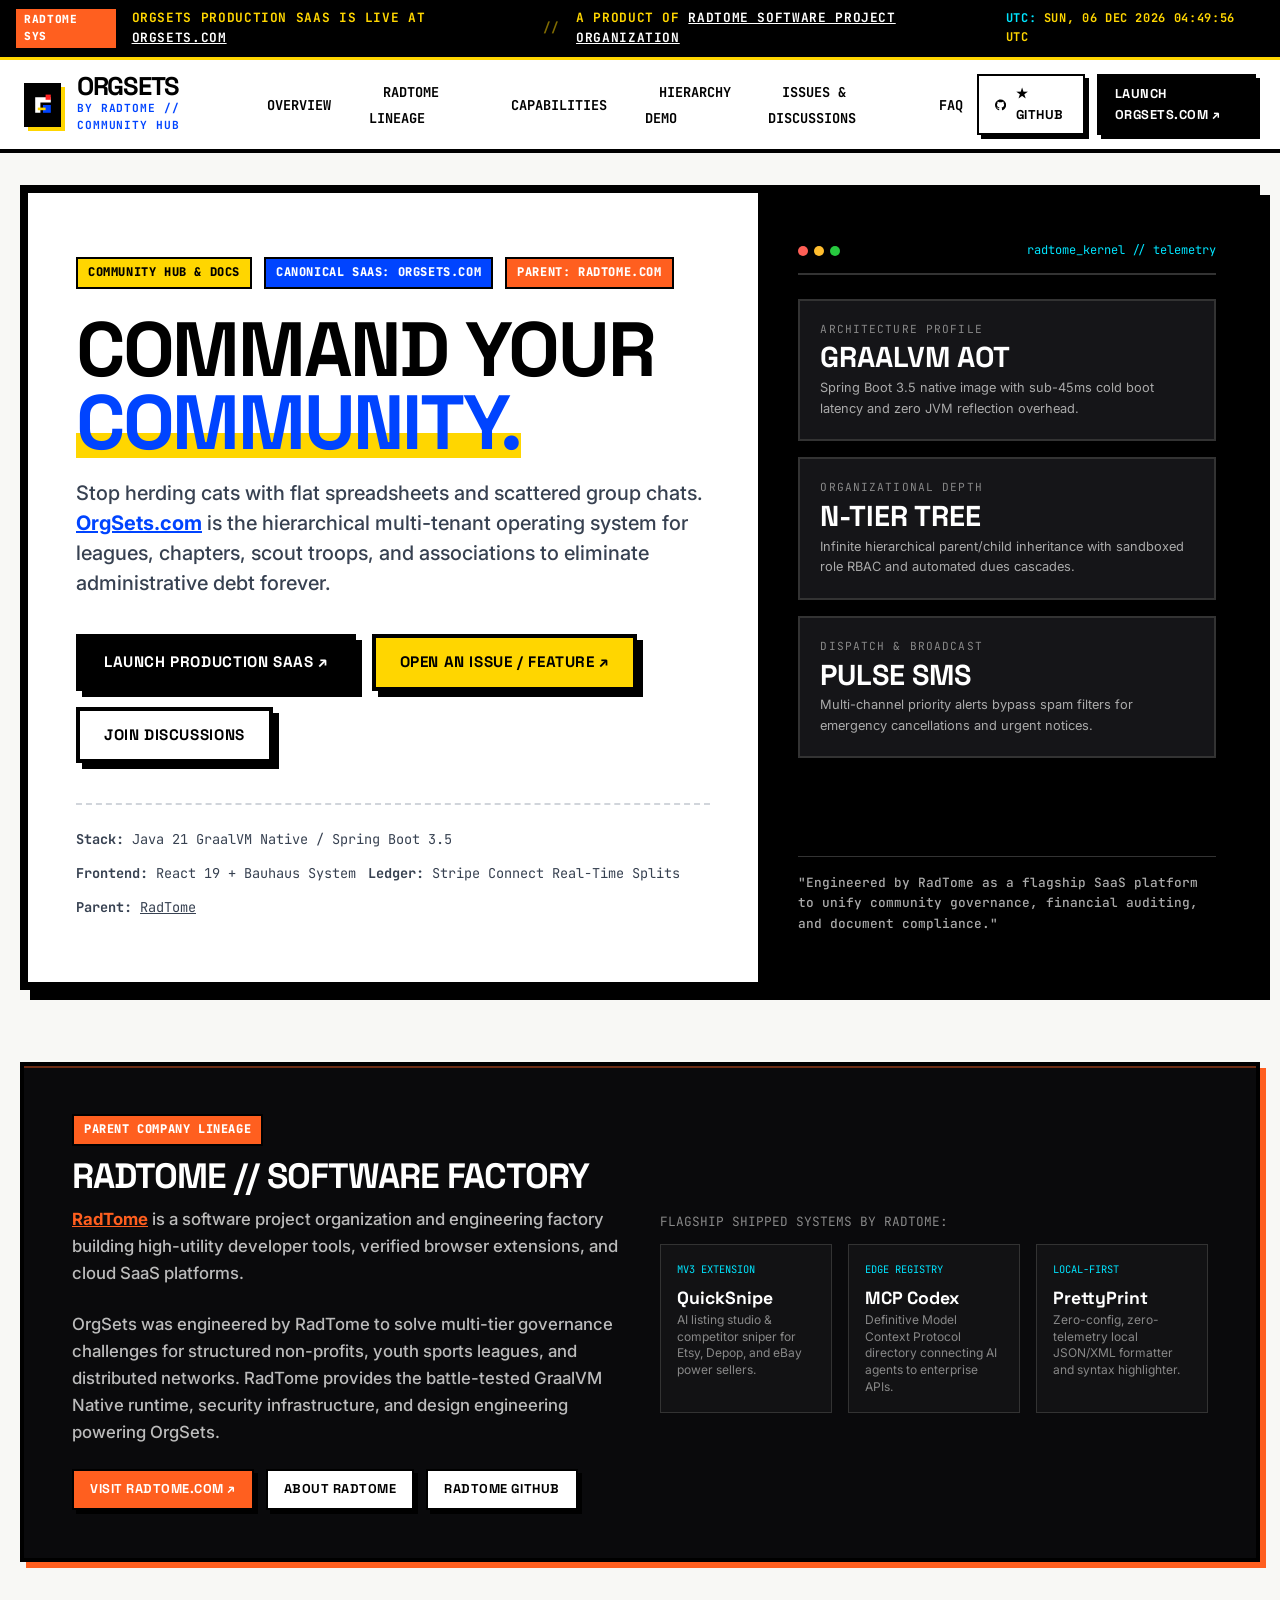
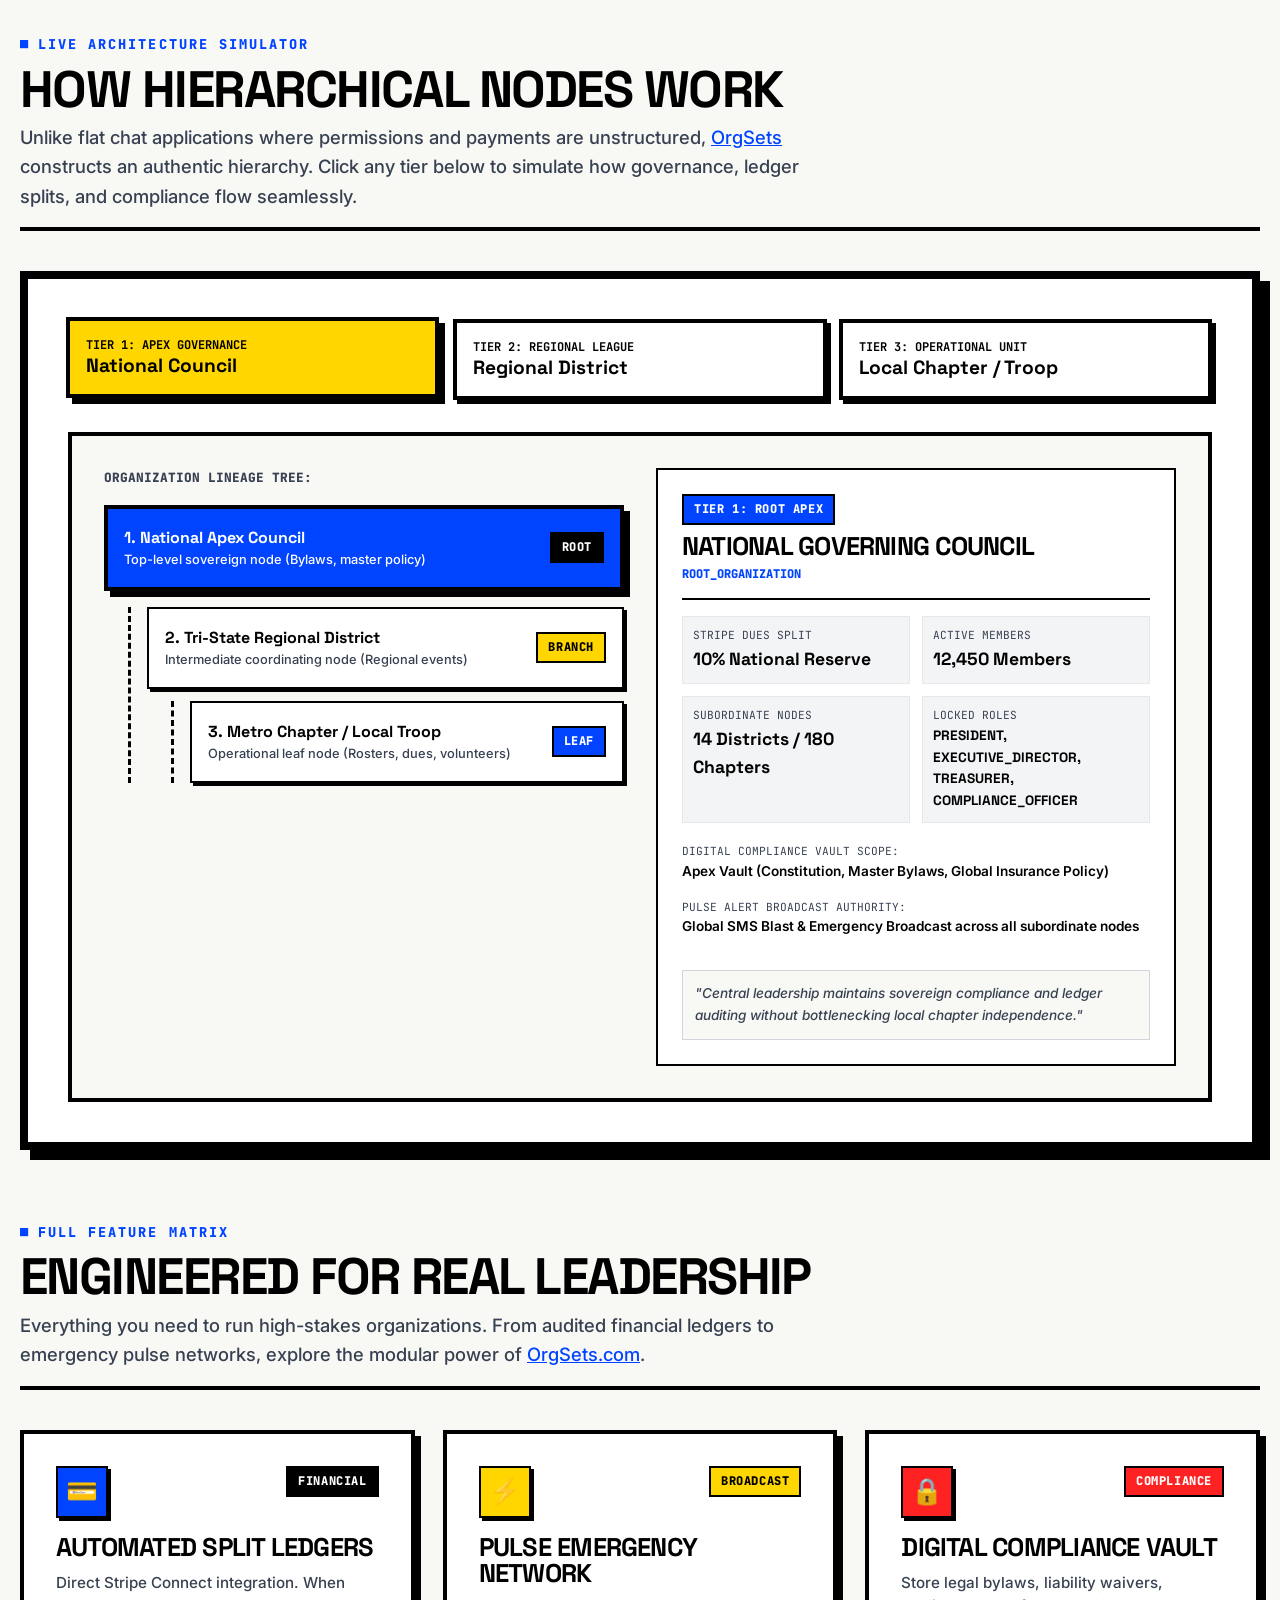
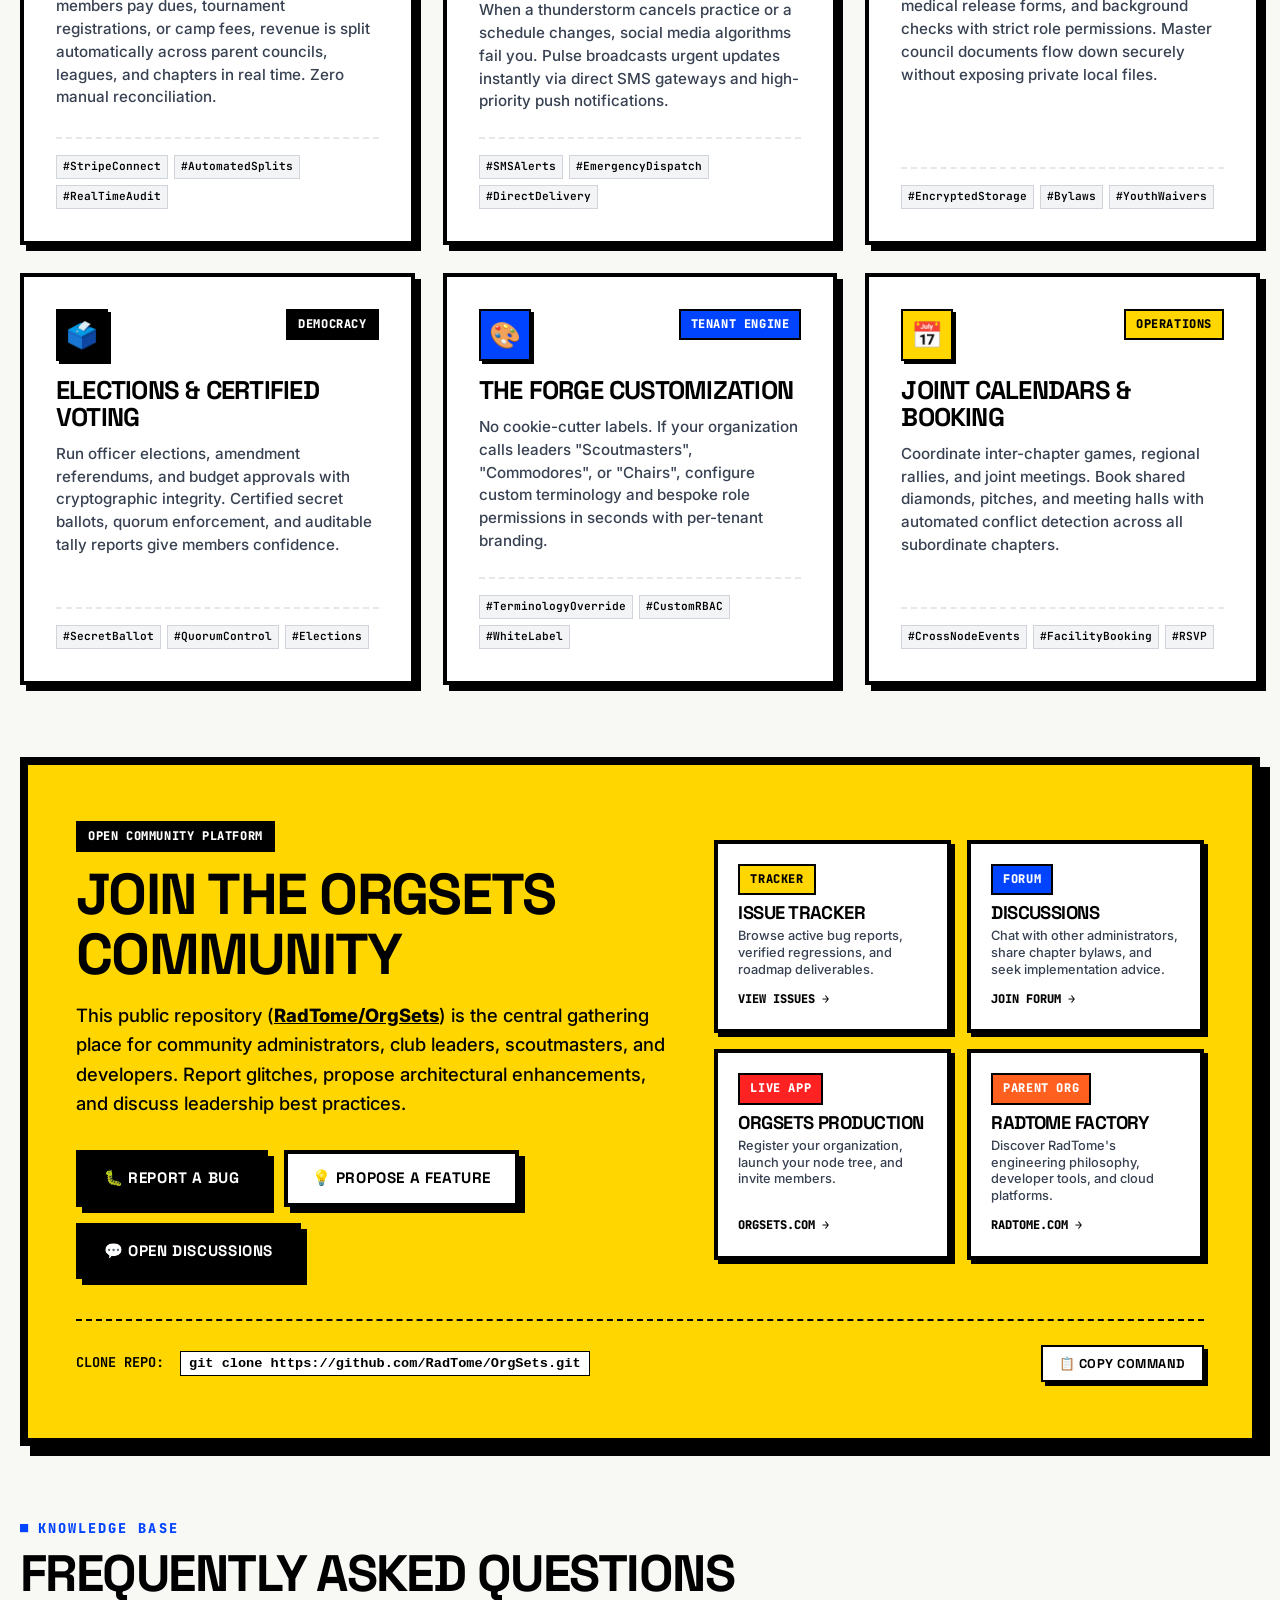
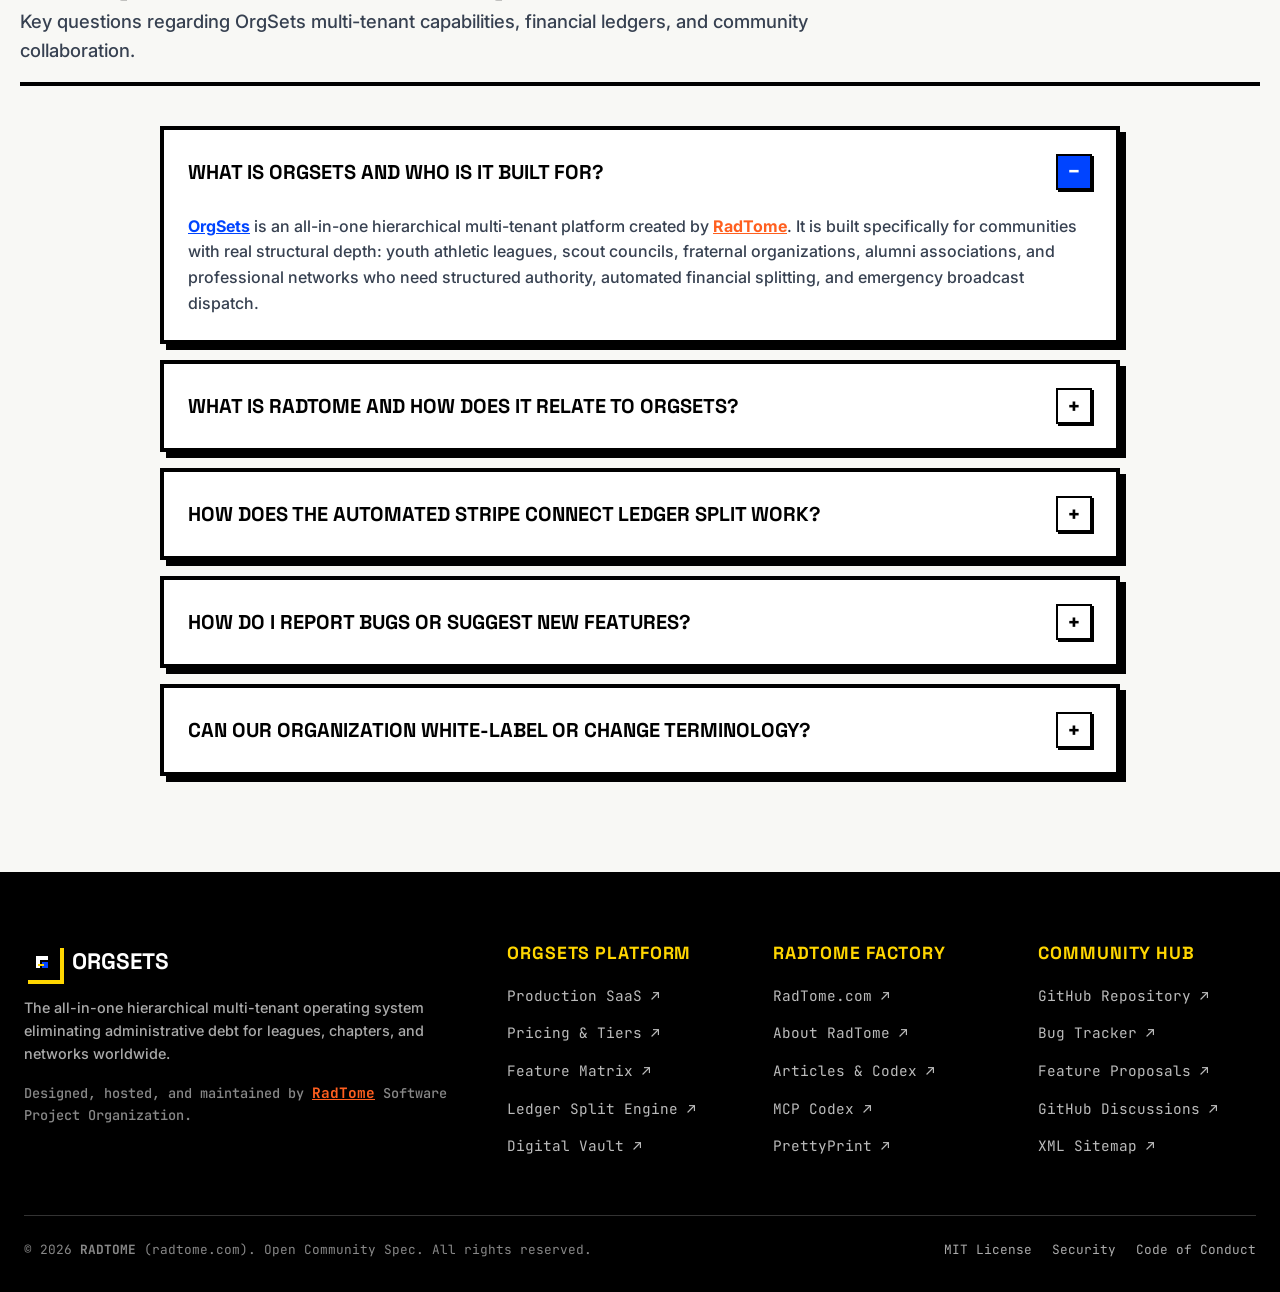
==== docs/index.html @ dd85b7af "feat: initialize community hub and GitHub Pages SEO site in /docs" ====
<!DOCTYPE html>
<html lang="en">
<head>
  <meta charset="UTF-8">
  <meta name="viewport" content="width=device-width, initial-scale=1.0">
  <meta http-equiv="X-UA-Compatible" content="IE=edge">

  <!-- ======================================================================
       EXTREME SEO & DISCOVERABILITY METADATA
       ====================================================================== -->
  <title>OrgSets — Hierarchical Multi-Tenant Community & League Management | RadTome</title>
  <meta name="title" content="OrgSets — Hierarchical Multi-Tenant Community & League Management | RadTome">
  <meta name="description" content="Official community hub & architectural guide for OrgSets (orgsets.com). Built by RadTome (radtome.com), OrgSets delivers hierarchical multi-tenant infrastructure, Stripe Connect ledger splits, pulse SMS broadcasts, and digital compliance vaults for leagues, scout troops, and distributed networks.">
  <meta name="keywords" content="OrgSets, orgsets.com, RadTome, radtome.com, hierarchical multi tenant, community management software, league management platform, youth athletics administration, scout troop software, club headquarters, stripe connect ledger auditing, emergency pulse alerts, digital compliance vault, democratic elections software, GraalVM native, Spring Boot 3.5, React 19, software project organization, saas factory, open source issue tracker">
  <meta name="author" content="RadTome">
  <meta name="robots" content="index, follow, max-snippet:-1, max-image-preview:large, max-video-preview:-1">
  <link rel="canonical" href="https://radtome.github.io/OrgSets/">

  <!-- Open Graph / Facebook / LinkedIn -->
  <meta property="og:type" content="website">
  <meta property="og:url" content="https://radtome.github.io/OrgSets/">
  <meta property="og:site_name" content="OrgSets Community Hub | RadTome">
  <meta property="og:title" content="OrgSets — Hierarchical Multi-Tenant Community & League Platform">
  <meta property="og:description" content="Command your community with infinite parent/child organization trees, automated Stripe ledger splits, and emergency pulse broadcasts. Engineered by RadTome.">
  <meta property="og:image" content="https://orgsets.com/social-preview.png">
  <meta property="og:image:width" content="1200">
  <meta property="og:image:height" content="630">
  <meta property="og:locale" content="en_US">

  <!-- Twitter Meta Tags -->
  <meta name="twitter:card" content="summary_large_image">
  <meta name="twitter:url" content="https://radtome.github.io/OrgSets/">
  <meta name="twitter:title" content="OrgSets — Hierarchical Multi-Tenant Community & League Platform">
  <meta name="twitter:description" content="Command your community with infinite parent/child organization trees, automated Stripe ledger splits, and emergency pulse broadcasts. Engineered by RadTome.">
  <meta name="twitter:image" content="https://orgsets.com/social-preview.png">

  <!-- Favicon and Brand Icons -->
  <link rel="icon" type="image/svg+xml" href="data:image/svg+xml,%3Csvg xmlns='http://www.w3.org/2000/svg' viewBox='0 0 100 100'%3E%3Crect width='100' height='100' fill='%23000'/%3E%3Crect x='20' y='20' width='30' height='30' fill='%230044FF'/%3E%3Crect x='55' y='20' width='25' height='25' fill='%23FFD600'/%3E%3Cpolygon points='20,60 50,60 35,85' fill='%23FF2222'/%3E%3C/svg%3E">

  <!-- Stylesheet -->
  <link rel="stylesheet" href="style.css">

  <!-- ======================================================================
       SCHEMA.ORG COMPREHENSIVE JSON-LD KNOWLEDGE GRAPH
       ====================================================================== -->
  <script type="application/ld+json">
  {
    "@context": "https://schema.org",
    "@graph": [
      {
        "@type": "Organization",
        "@id": "https://radtome.com/#organization",
        "name": "RadTome",
        "url": "https://radtome.com",
        "logo": "https://radtome.com/src/assets/logo.svg",
        "description": "Software project organization and SaaS factory building high-utility developer tools, verified browser extensions, and cloud SaaS platforms.",
        "sameAs": [
          "https://github.com/RadTome"
        ]
      },
      {
        "@type": "SoftwareApplication",
        "@id": "https://orgsets.com/#software",
        "name": "OrgSets",
        "url": "https://orgsets.com",
        "applicationCategory": "BusinessApplication",
        "operatingSystem": "All modern browsers (Web, Mobile, Desktop)",
        "description": "Full-stack multi-tenant platform bridging casual social groups and enterprise software. Scalable hierarchical workspace supporting node/sub-node headquarters, democratic governance elections, compliance vaults, communication pulse alerts, and automated Stripe Connect ledger auditing.",
        "publisher": {
          "@id": "https://radtome.com/#organization"
        },
        "offers": {
          "@type": "Offer",
          "price": "0.00",
          "priceCurrency": "USD",
          "category": "Free Tier & Tiered Organization Subscriptions"
        },
        "featureList": [
          "Hierarchical Node Trees (Infinite Parent/Child line of authority)",
          "Automated Stripe Connect Dues Splits & Ledger Audits",
          "Pulse Multi-Channel Emergency SMS & Webhook Broadcasts",
          "Digital Compliance Vault with Hierarchical Document Permissions",
          "Democratic Secret-Ballot Elections & Certified Quorum",
          "The Forge: Tenant Brand, Terminology & Custom Role Engine"
        ]
      },
      {
        "@type": "WebSite",
        "@id": "https://radtome.github.io/OrgSets/#website",
        "url": "https://radtome.github.io/OrgSets/",
        "name": "OrgSets Community Hub & Open Issue Tracker",
        "description": "Public documentation, community issue tracking, and architectural knowledge base for OrgSets by RadTome.",
        "publisher": {
          "@id": "https://radtome.com/#organization"
        },
        "inLanguage": "en-US"
      },
      {
        "@type": "BreadcrumbList",
        "@id": "https://radtome.github.io/OrgSets/#breadcrumbs",
        "itemListElement": [
          {
            "@type": "ListItem",
            "position": 1,
            "name": "RadTome",
            "item": "https://radtome.com"
          },
          {
            "@type": "ListItem",
            "position": 2,
            "name": "OrgSets Platform",
            "item": "https://orgsets.com"
          },
          {
            "@type": "ListItem",
            "position": 3,
            "name": "Community Hub & Docs",
            "item": "https://radtome.github.io/OrgSets/"
          }
        ]
      },
      {
        "@type": "FAQPage",
        "@id": "https://radtome.github.io/OrgSets/#faq",
        "mainEntity": [
          {
            "@type": "Question",
            "name": "What is OrgSets and how does it differ from traditional community tools?",
            "acceptedAnswer": {
              "@type": "Answer",
              "text": "OrgSets (https://orgsets.com) is a hierarchical multi-tenant software platform created by RadTome (https://radtome.com). Unlike Discord, Slack, or generic spreadsheets that treat communities as flat rooms, OrgSets models authentic human organizational structure: regional councils, local chapters, and squads with sovereign bylaws, automated revenue splitting via Stripe Connect, and emergency pulse notifications."
            }
          },
          {
            "@type": "Question",
            "name": "Who is the parent company behind OrgSets?",
            "acceptedAnswer": {
              "@type": "Answer",
              "text": "OrgSets is built and maintained by RadTome (https://radtome.com), a software project organization and SaaS factory specializing in GraalVM Native compilation, Spring Boot 3.5, React 19, and cloud developer tools like QuickSnipe, MCP Codex, and PrettyPrint."
            }
          },
          {
            "@type": "Question",
            "name": "How does the hierarchical ledger split engine work?",
            "acceptedAnswer": {
              "@type": "Answer",
              "text": "OrgSets connects directly with Stripe Connect. When a member pays dues at the local chapter level, custom rules automatically split the revenue (for example, 10% to the National Council, 25% to the Regional District, and 65% retained by the Local Chapter) in a single auditable transaction with zero manual reconciliation."
            }
          },
          {
            "@type": "Question",
            "name": "How can I report bugs or request features for OrgSets?",
            "acceptedAnswer": {
              "@type": "Answer",
              "text": "This public repository (https://github.com/RadTome/OrgSets) is the official public tracker for bug reports, feature requests, and community discussions. Users can submit issues via GitHub Forms or participate in open discussions."
            }
          },
          {
            "@type": "Question",
            "name": "Can individual organizations customize their branding and terminology?",
            "acceptedAnswer": {
              "@type": "Answer",
              "text": "Yes. Through 'The Forge' engine in OrgSets, every node can override its branding, color palette, custom roles, and domain terminology (e.g. calling sub-units 'Troops', 'Leagues', 'Guilds', or 'Branches')."
            }
          }
        ]
      }
    ]
  }
  </script>
</head>

<body>

  <!-- ======================================================================
       TOP NOTIFICATION TICKER
       ====================================================================== -->
  <aside class="top-ticker" aria-label="System Announcement">
    <div class="ticker-content">
      <span class="ticker-badge">RADTOME SYS</span>
      <span>OrgSets Production SaaS is Live at <a href="https://orgsets.com" target="_blank" rel="noopener noreferrer" class="ticker-link">OrgSets.com</a></span>
      <span style="opacity: 0.5;">//</span>
      <span>A Product of <a href="https://radtome.com" target="_blank" rel="noopener noreferrer" class="ticker-link">RadTome Software Project Organization</a></span>
    </div>
    <div class="mono" style="font-size: 0.75rem;">
      <span style="color: var(--radtome-cyan);">UTC:</span> <span id="live-clock">--:--:--</span>
    </div>
  </aside>

  <!-- ======================================================================
       STICKY HEADER & NAVIGATION
       ====================================================================== -->
  <header class="header-nav" role="banner">
    <div class="nav-container">
      <div class="brand-logo-group">
        <a href="#overview" class="brand-logo-box" title="OrgSets by RadTome">
          <!-- Bauhaus Inline Geometric SVG -->
          <svg width="26" height="26" viewBox="0 0 100 100" fill="none" xmlns="http://www.w3.org/2000/svg">
            <rect width="100" height="100" fill="#000000"/>
            <path d="M 20 20 L 80 20 L 80 40 L 40 40 L 40 80 L 20 80 Z" fill="#FFFFFF"/>
            <rect x="50" y="50" width="30" height="30" fill="#0044FF"/>
            <rect x="30" y="60" width="30" height="10" fill="#FFD600"/>
            <rect x="60" y="10" width="20" height="20" fill="#FF2222"/>
          </svg>
        </a>
        <div class="brand-title-wrap">
          <a href="#overview" class="brand-title">ORGSETS</a>
          <span class="brand-subtitle">BY RADTOME // COMMUNITY HUB</span>
        </div>
      </div>

      <nav aria-label="Main Navigation">
        <ul class="nav-links">
          <li><a href="#overview">Overview</a></li>
          <li><a href="#radtome">RadTome Lineage</a></li>
          <li><a href="#features">Capabilities</a></li>
          <li><a href="#hierarchy-demo">Hierarchy Demo</a></li>
          <li><a href="#community">Issues &amp; Discussions</a></li>
          <li><a href="#faq">FAQ</a></li>
        </ul>
      </nav>

      <div class="nav-actions">
        <a href="https://github.com/RadTome/OrgSets" target="_blank" rel="noopener noreferrer" class="btn btn-outline btn-sm" title="View on GitHub">
          <svg width="14" height="14" viewBox="0 0 24 24" fill="currentColor"><path d="M12 0c-6.626 0-12 5.373-12 12 0 5.302 3.438 9.8 8.207 11.387.599.111.793-.261.793-.577v-2.234c-3.338.726-4.033-1.416-4.033-1.416-.546-1.387-1.333-1.756-1.333-1.756-1.089-.745.083-.729.083-.729 1.205.084 1.839 1.237 1.839 1.237 1.07 1.834 2.807 1.304 3.492.997.107-.775.418-1.305.762-1.604-2.665-.305-5.467-1.334-5.467-5.931 0-1.311.469-2.381 1.236-3.221-.124-.303-.535-1.524.117-3.176 0 0 1.008-.322 3.301 1.23.957-.266 1.983-.399 3.003-.404 1.02.005 2.047.138 3.006.404 2.291-1.552 3.297-1.23 3.297-1.23.653 1.653.242 2.874.118 3.176.77.84 1.235 1.911 1.235 3.221 0 4.609-2.807 5.624-5.479 5.921.43.372.823 1.102.823 2.222v3.293c0 .319.192.694.801.576 4.765-1.589 8.199-6.086 8.199-11.386 0-6.627-5.373-12-12-12z"/></svg>
          ★ GitHub
        </a>
        <a href="https://orgsets.com" target="_blank" rel="noopener noreferrer" class="btn btn-primary btn-sm" title="Launch OrgSets.com">
          LAUNCH ORGSETS.COM ↗
        </a>
        <button class="mobile-menu-btn" aria-label="Toggle Navigation" aria-expanded="false">☰</button>
      </div>
    </div>
  </header>

  <!-- ======================================================================
       MAIN CONTENT CONTAINER
       ====================================================================== -->
  <main class="outer-frame" id="overview">

    <!-- HERO SECTION (BAUHAUS SPLIT GRID) -->
    <section class="hero-box">
      <div class="hero-grid">
        <div class="hero-content">
          <div class="hero-meta">
            <span class="badge badge-yellow">COMMUNITY HUB &amp; DOCS</span>
            <span class="badge badge-blue">CANONICAL SAAS: ORGSETS.COM</span>
            <span class="badge badge-orange">PARENT: RADTOME.COM</span>
          </div>

          <h1 class="hero-title">
            COMMAND YOUR <span class="highlight-blue">COMMUNITY.</span>
          </h1>

          <p class="hero-description">
            Stop herding cats with flat spreadsheets and scattered group chats. <strong><a href="https://orgsets.com" target="_blank" rel="noopener noreferrer" style="color: var(--color-blue); text-decoration: underline;">OrgSets.com</a></strong> is the hierarchical multi-tenant operating system for leagues, chapters, scout troops, and associations to eliminate administrative debt forever.
          </p>

          <div class="hero-ctas">
            <a href="https://orgsets.com" target="_blank" rel="noopener noreferrer" class="btn btn-primary">
              LAUNCH PRODUCTION SAAS ↗
            </a>
            <a href="https://github.com/RadTome/OrgSets/issues" target="_blank" rel="noopener noreferrer" class="btn btn-accent">
              OPEN AN ISSUE / FEATURE ↗
            </a>
            <a href="https://github.com/RadTome/OrgSets/discussions" target="_blank" rel="noopener noreferrer" class="btn btn-outline">
              JOIN DISCUSSIONS
            </a>
          </div>

          <div class="hero-badges-row">
            <div><strong>Stack:</strong> Java 21 GraalVM Native / Spring Boot 3.5</div>
            <div><strong>Frontend:</strong> React 19 + Bauhaus System</div>
            <div><strong>Ledger:</strong> Stripe Connect Real-Time Splits</div>
            <div><strong>Parent:</strong> <a href="https://radtome.com" target="_blank" rel="noopener noreferrer" style="text-decoration: underline;">RadTome</a></div>
          </div>
        </div>

        <div class="hero-sidebar">
          <div>
            <div class="sidebar-terminal-header">
              <div class="terminal-dots">
                <span class="terminal-dot dot-red"></span>
                <span class="terminal-dot dot-yellow"></span>
                <span class="terminal-dot dot-green"></span>
              </div>
              <span class="mono" style="color: var(--radtome-cyan);">radtome_kernel // telemetry</span>
            </div>

            <div class="sidebar-metric-card">
              <div class="metric-label">ARCHITECTURE PROFILE</div>
              <div class="metric-value">GRAALVM AOT</div>
              <div class="metric-desc">Spring Boot 3.5 native image with sub-45ms cold boot latency and zero JVM reflection overhead.</div>
            </div>

            <div class="sidebar-metric-card">
              <div class="metric-label">ORGANIZATIONAL DEPTH</div>
              <div class="metric-value">N-TIER TREE</div>
              <div class="metric-desc">Infinite hierarchical parent/child inheritance with sandboxed role RBAC and automated dues cascades.</div>
            </div>

            <div class="sidebar-metric-card">
              <div class="metric-label">DISPATCH &amp; BROADCAST</div>
              <div class="metric-value">PULSE SMS</div>
              <div class="metric-desc">Multi-channel priority alerts bypass spam filters for emergency cancellations and urgent notices.</div>
            </div>
          </div>

          <div style="border-top: 1px solid #333; padding-top: 16px; margin-top: 24px;">
            <p style="font-size: 0.8rem; color: #AAA; font-family: var(--font-mono);">
              "Engineered by RadTome as a flagship SaaS platform to unify community governance, financial auditing, and document compliance."
            </p>
          </div>
        </div>
      </div>
    </section>

    <!-- ====================================================================
         RADTOME PARENT COMPANY SHOWCASE
         ==================================================================== -->
    <section class="section-wrapper" id="radtome">
      <div class="radtome-banner">
        <div class="radtome-scanline"></div>
        <div class="radtome-grid">
          <div class="radtome-info">
            <div class="badge badge-orange" style="margin-bottom: 12px;">PARENT COMPANY LINEAGE</div>
            <h3>RADTOME // SOFTWARE FACTORY</h3>
            <p>
              <strong><a href="https://radtome.com" target="_blank" rel="noopener noreferrer" style="color: var(--radtome-orange); text-decoration: underline;">RadTome</a></strong> is a software project organization and engineering factory building high-utility developer tools, verified browser extensions, and cloud SaaS platforms.
            </p>
            <p>
              OrgSets was engineered by RadTome to solve multi-tier governance challenges for structured non-profits, youth sports leagues, and distributed networks. RadTome provides the battle-tested GraalVM Native runtime, security infrastructure, and design engineering powering OrgSets.
            </p>
            <div style="display: flex; gap: 12px; flex-wrap: wrap;">
              <a href="https://radtome.com" target="_blank" rel="noopener noreferrer" class="btn btn-radtome btn-sm">
                VISIT RADTOME.COM ↗
              </a>
              <a href="https://radtome.com/about" target="_blank" rel="noopener noreferrer" class="btn btn-outline btn-sm">
                ABOUT RADTOME
              </a>
              <a href="https://github.com/RadTome" target="_blank" rel="noopener noreferrer" class="btn btn-outline btn-sm">
                RADTOME GITHUB
              </a>
            </div>
          </div>

          <div>
            <div style="font-family: var(--font-mono); font-size: 0.8rem; color: #888; margin-bottom: 12px; text-transform: uppercase;">
              FLAGSHIP SHIPPED SYSTEMS BY RADTOME:
            </div>
            <div class="sister-projects-grid">
              <a href="https://radtome.com" target="_blank" rel="noopener noreferrer" class="sister-project-card">
                <div class="sister-badge">MV3 EXTENSION</div>
                <div class="sister-name">QuickSnipe</div>
                <div class="sister-desc">AI listing studio &amp; competitor sniper for Etsy, Depop, and eBay power sellers.</div>
              </a>

              <a href="https://mcp-codex.com" target="_blank" rel="noopener noreferrer" class="sister-project-card">
                <div class="sister-badge">EDGE REGISTRY</div>
                <div class="sister-name">MCP Codex</div>
                <div class="sister-desc">Definitive Model Context Protocol directory connecting AI agents to enterprise APIs.</div>
              </a>

              <a href="https://prettyprint.radtome.com" target="_blank" rel="noopener noreferrer" class="sister-project-card">
                <div class="sister-badge">LOCAL-FIRST</div>
                <div class="sister-name">PrettyPrint</div>
                <div class="sister-desc">Zero-config, zero-telemetry local JSON/XML formatter and syntax highlighter.</div>
              </a>
            </div>
          </div>
        </div>
      </div>
    </section>

    <!-- ====================================================================
         INTERACTIVE HIERARCHY SIMULATOR
         ==================================================================== -->
    <section class="section-wrapper" id="hierarchy-demo">
      <div class="section-header">
        <div class="section-pretitle">
          <span>■</span> LIVE ARCHITECTURE SIMULATOR
        </div>
        <h2 class="section-title">HOW HIERARCHICAL NODES WORK</h2>
        <p class="section-subtitle">
          Unlike flat chat applications where permissions and payments are unstructured, <a href="https://orgsets.com" target="_blank" rel="noopener noreferrer" style="color: var(--color-blue); text-decoration: underline;">OrgSets</a> constructs an authentic hierarchy. Click any tier below to simulate how governance, ledger splits, and compliance flow seamlessly.
        </p>
      </div>

      <div class="simulator-box">
        <div class="sim-level-tabs" role="tablist">
          <button class="sim-tab-btn active" data-level="council" role="tab" aria-selected="true">
            <div class="sim-tab-tag">Tier 1: Apex Governance</div>
            <div class="sim-tab-title">National Council</div>
          </button>
          <button class="sim-tab-btn" data-level="district" role="tab" aria-selected="false">
            <div class="sim-tab-tag">Tier 2: Regional League</div>
            <div class="sim-tab-title">Regional District</div>
          </button>
          <button class="sim-tab-btn" data-level="chapter" data-type="leaf" role="tab" aria-selected="false">
            <div class="sim-tab-tag">Tier 3: Operational Unit</div>
            <div class="sim-tab-title">Local Chapter / Troop</div>
          </button>
        </div>

        <div class="sim-viewport">
          <!-- Visual Tree Diagram -->
          <div class="sim-tree-col">
            <div style="font-family: var(--font-mono); font-size: 0.8rem; font-weight: 800; text-transform: uppercase; color: var(--color-gray-700);">
              ORGANIZATION LINEAGE TREE:
            </div>

            <div class="tree-node-item selected" data-level="council">
              <div>
                <strong style="display: block; font-family: var(--font-display);">1. National Apex Council</strong>
                <p style="font-size: 0.8rem;">Top-level sovereign node (Bylaws, master policy)</p>
              </div>
              <span class="badge badge-black">ROOT</span>
            </div>

            <div style="margin-left: 24px; border-left: 3px dashed var(--color-black); padding-left: 16px; display: flex; flex-direction: column; gap: 12px;">
              <div class="tree-node-item" data-level="district">
                <div>
                  <strong style="display: block; font-family: var(--font-display);">2. Tri-State Regional District</strong>
                  <p style="font-size: 0.8rem;">Intermediate coordinating node (Regional events)</p>
                </div>
                <span class="badge badge-yellow">BRANCH</span>
              </div>

              <div style="margin-left: 24px; border-left: 3px dashed var(--color-black); padding-left: 16px;">
                <div class="tree-node-item" data-level="chapter">
                  <div>
                    <strong style="display: block; font-family: var(--font-display);">3. Metro Chapter / Local Troop</strong>
                    <p style="font-size: 0.8rem;">Operational leaf node (Rosters, dues, volunteers)</p>
                  </div>
                  <span class="badge badge-blue">LEAF</span>
                </div>
              </div>
            </div>
          </div>

          <!-- Dynamic Node Inspector Card -->
          <div class="sim-detail-col">
            <div>
              <div class="detail-header">
                <span class="badge badge-blue" id="sim-level-tag">Tier 1: Root Apex</span>
                <h3 id="sim-node-name" style="font-size: 1.6rem; margin-top: 8px;">National Governing Council</h3>
                <span class="mono" id="sim-node-type" style="font-size: 0.75rem; color: var(--color-blue); font-weight: 800;">ROOT_ORGANIZATION</span>
              </div>

              <div class="detail-specs-grid">
                <div class="detail-spec-item">
                  <div class="spec-k">Stripe Dues Split</div>
                  <div class="spec-v" id="sim-split-ratio">10% National Reserve</div>
                </div>
                <div class="detail-spec-item">
                  <div class="spec-k">Active Members</div>
                  <div class="spec-v" id="sim-members">12,450 Members</div>
                </div>
                <div class="detail-spec-item">
                  <div class="spec-k">Subordinate Nodes</div>
                  <div class="spec-v" id="sim-subnodes">14 Districts / 180 Chapters</div>
                </div>
                <div class="detail-spec-item">
                  <div class="spec-k">Locked Roles</div>
                  <div class="spec-v" id="sim-roles" style="font-size: 0.85rem;">PRESIDENT, TREASURER</div>
                </div>
              </div>

              <div style="margin-bottom: 16px;">
                <div class="spec-k">Digital Compliance Vault Scope:</div>
                <p id="sim-vault" style="font-size: 0.85rem; color: var(--color-black); font-weight: 600;">Apex Vault (Constitution, Master Bylaws, Global Insurance Policy)</p>
              </div>

              <div style="margin-bottom: 16px;">
                <div class="spec-k">Pulse Alert Broadcast Authority:</div>
                <p id="sim-pulse" style="font-size: 0.85rem; color: var(--color-black); font-weight: 600;">Global SMS Blast &amp; Emergency Broadcast across all subordinate nodes</p>
              </div>
            </div>

            <div style="background: var(--color-cream); border: 1px solid var(--color-gray-300); padding: 12px; margin-top: 16px;">
              <p id="sim-quote" style="font-style: italic; font-size: 0.85rem; color: var(--color-gray-700);">
                "Central leadership maintains sovereign compliance and ledger auditing without bottlenecking local chapter independence."
              </p>
            </div>
          </div>
        </div>
      </div>
    </section>

    <!-- ====================================================================
         CORE CAPABILITIES MATRIX
         ==================================================================== -->
    <section class="section-wrapper" id="features">
      <div class="section-header">
        <div class="section-pretitle">
          <span>■</span> FULL FEATURE MATRIX
        </div>
        <h2 class="section-title">ENGINEERED FOR REAL LEADERSHIP</h2>
        <p class="section-subtitle">
          Everything you need to run high-stakes organizations. From audited financial ledgers to emergency pulse networks, explore the modular power of <a href="https://orgsets.com" target="_blank" rel="noopener noreferrer" style="color: var(--color-blue); text-decoration: underline;">OrgSets.com</a>.
        </p>
      </div>

      <div class="features-grid">
        <!-- Feature 1: Automated Ledgers -->
        <article class="feature-card">
          <div>
            <div class="feature-card-header">
              <div class="feature-icon-box icon-blue">💳</div>
              <span class="badge badge-black">FINANCIAL</span>
            </div>
            <h3>Automated Split Ledgers</h3>
            <p>
              Direct Stripe Connect integration. When members pay dues, tournament registrations, or camp fees, revenue is split automatically across parent councils, leagues, and chapters in real time. Zero manual reconciliation.
            </p>
          </div>
          <div class="feature-tags">
            <span class="feature-tag">#StripeConnect</span>
            <span class="feature-tag">#AutomatedSplits</span>
            <span class="feature-tag">#RealTimeAudit</span>
          </div>
        </article>

        <!-- Feature 2: Pulse Alert Engine -->
        <article class="feature-card">
          <div>
            <div class="feature-card-header">
              <div class="feature-icon-box icon-yellow">⚡</div>
              <span class="badge badge-yellow">BROADCAST</span>
            </div>
            <h3>Pulse Emergency Network</h3>
            <p>
              When a thunderstorm cancels practice or a schedule changes, social media algorithms fail you. Pulse broadcasts urgent updates instantly via direct SMS gateways and high-priority push notifications.
            </p>
          </div>
          <div class="feature-tags">
            <span class="feature-tag">#SMSAlerts</span>
            <span class="feature-tag">#EmergencyDispatch</span>
            <span class="feature-tag">#DirectDelivery</span>
          </div>
        </article>

        <!-- Feature 3: Digital Vault -->
        <article class="feature-card">
          <div>
            <div class="feature-card-header">
              <div class="feature-icon-box icon-red">🔒</div>
              <span class="badge badge-red">COMPLIANCE</span>
            </div>
            <h3>Digital Compliance Vault</h3>
            <p>
              Store legal bylaws, liability waivers, medical release forms, and background checks with strict role permissions. Master council documents flow down securely without exposing private local files.
            </p>
          </div>
          <div class="feature-tags">
            <span class="feature-tag">#EncryptedStorage</span>
            <span class="feature-tag">#Bylaws</span>
            <span class="feature-tag">#YouthWaivers</span>
          </div>
        </article>

        <!-- Feature 4: Democratic Governance -->
        <article class="feature-card">
          <div>
            <div class="feature-card-header">
              <div class="feature-icon-box icon-black">🗳️</div>
              <span class="badge badge-black">DEMOCRACY</span>
            </div>
            <h3>Elections &amp; Certified Voting</h3>
            <p>
              Run officer elections, amendment referendums, and budget approvals with cryptographic integrity. Certified secret ballots, quorum enforcement, and auditable tally reports give members confidence.
            </p>
          </div>
          <div class="feature-tags">
            <span class="feature-tag">#SecretBallot</span>
            <span class="feature-tag">#QuorumControl</span>
            <span class="feature-tag">#Elections</span>
          </div>
        </article>

        <!-- Feature 5: The Forge -->
        <article class="feature-card">
          <div>
            <div class="feature-card-header">
              <div class="feature-icon-box icon-blue">🎨</div>
              <span class="badge badge-blue">TENANT ENGINE</span>
            </div>
            <h3>The Forge Customization</h3>
            <p>
              No cookie-cutter labels. If your organization calls leaders "Scoutmasters", "Commodores", or "Chairs", configure custom terminology and bespoke role permissions in seconds with per-tenant branding.
            </p>
          </div>
          <div class="feature-tags">
            <span class="feature-tag">#TerminologyOverride</span>
            <span class="feature-tag">#CustomRBAC</span>
            <span class="feature-tag">#WhiteLabel</span>
          </div>
        </article>

        <!-- Feature 6: Joint Calendars & Facilities -->
        <article class="feature-card">
          <div>
            <div class="feature-card-header">
              <div class="feature-icon-box icon-yellow">📅</div>
              <span class="badge badge-yellow">OPERATIONS</span>
            </div>
            <h3>Joint Calendars &amp; Booking</h3>
            <p>
              Coordinate inter-chapter games, regional rallies, and joint meetings. Book shared diamonds, pitches, and meeting halls with automated conflict detection across all subordinate chapters.
            </p>
          </div>
          <div class="feature-tags">
            <span class="feature-tag">#CrossNodeEvents</span>
            <span class="feature-tag">#FacilityBooking</span>
            <span class="feature-tag">#RSVP</span>
          </div>
        </article>
      </div>
    </section>

    <!-- ====================================================================
         COMMUNITY HUB & ISSUES / DISCUSSIONS ACTION CENTER
         ==================================================================== -->
    <section class="section-wrapper" id="community">
      <div class="community-box">
        <div class="community-grid">
          <div class="community-content">
            <div class="badge badge-black" style="margin-bottom: 12px;">OPEN COMMUNITY PLATFORM</div>
            <h2>JOIN THE ORGSETS COMMUNITY</h2>
            <p>
              This public repository (<a href="https://github.com/RadTome/OrgSets" target="_blank" rel="noopener noreferrer" style="font-weight: 800; text-decoration: underline;">RadTome/OrgSets</a>) is the central gathering place for community administrators, club leaders, scoutmasters, and developers. Report glitches, propose architectural enhancements, and discuss leadership best practices.
            </p>

            <div style="display: flex; gap: 16px; flex-wrap: wrap;">
              <a href="https://github.com/RadTome/OrgSets/issues/new?template=bug_report.yml" target="_blank" rel="noopener noreferrer" class="btn btn-primary">
                🐛 REPORT A BUG
              </a>
              <a href="https://github.com/RadTome/OrgSets/issues/new?template=feature_request.yml" target="_blank" rel="noopener noreferrer" class="btn btn-outline">
                💡 PROPOSE A FEATURE
              </a>
              <a href="https://github.com/RadTome/OrgSets/discussions" target="_blank" rel="noopener noreferrer" class="btn btn-primary">
                💬 OPEN DISCUSSIONS
              </a>
            </div>
          </div>

          <div class="action-cards-grid">
            <a href="https://github.com/RadTome/OrgSets/issues" target="_blank" rel="noopener noreferrer" class="action-card">
              <div>
                <span class="badge badge-yellow" style="margin-bottom: 8px;">TRACKER</span>
                <h4>Issue Tracker</h4>
                <p>Browse active bug reports, verified regressions, and roadmap deliverables.</p>
              </div>
              <span class="mono" style="font-size: 0.75rem; font-weight: 800; margin-top: 12px;">VIEW ISSUES →</span>
            </a>

            <a href="https://github.com/RadTome/OrgSets/discussions" target="_blank" rel="noopener noreferrer" class="action-card">
              <div>
                <span class="badge badge-blue" style="margin-bottom: 8px;">FORUM</span>
                <h4>Discussions</h4>
                <p>Chat with other administrators, share chapter bylaws, and seek implementation advice.</p>
              </div>
              <span class="mono" style="font-size: 0.75rem; font-weight: 800; margin-top: 12px;">JOIN FORUM →</span>
            </a>

            <a href="https://orgsets.com" target="_blank" rel="noopener noreferrer" class="action-card">
              <div>
                <span class="badge badge-red" style="margin-bottom: 8px;">LIVE APP</span>
                <h4>OrgSets Production</h4>
                <p>Register your organization, launch your node tree, and invite members.</p>
              </div>
              <span class="mono" style="font-size: 0.75rem; font-weight: 800; margin-top: 12px;">ORGSETS.COM →</span>
            </a>

            <a href="https://radtome.com" target="_blank" rel="noopener noreferrer" class="action-card">
              <div>
                <span class="badge badge-orange" style="margin-bottom: 8px;">PARENT ORG</span>
                <h4>RadTome Factory</h4>
                <p>Discover RadTome's engineering philosophy, developer tools, and cloud platforms.</p>
              </div>
              <span class="mono" style="font-size: 0.75rem; font-weight: 800; margin-top: 12px;">RADTOME.COM →</span>
            </a>
          </div>
        </div>

        <div style="margin-top: 40px; padding-top: 24px; border-top: 2px dashed var(--color-black); display: flex; align-items: center; justify-content: space-between; flex-wrap: wrap; gap: 16px;">
          <div class="mono" style="font-size: 0.85rem; font-weight: 700;">
            <span>CLONE REPO:</span>
            <code style="background: var(--color-white); border: 1px solid #000; padding: 4px 8px; margin-left: 8px;">git clone https://github.com/RadTome/OrgSets.git</code>
          </div>
          <button class="btn btn-sm btn-outline" data-copy-target="git clone https://github.com/RadTome/OrgSets.git">
            📋 COPY COMMAND
          </button>
        </div>
      </div>
    </section>

    <!-- ====================================================================
         FREQUENTLY ASKED QUESTIONS (SCHEMA OPTIMIZED)
         ==================================================================== -->
    <section class="section-wrapper" id="faq">
      <div class="section-header">
        <div class="section-pretitle">
          <span>■</span> KNOWLEDGE BASE
        </div>
        <h2 class="section-title">FREQUENTLY ASKED QUESTIONS</h2>
        <p class="section-subtitle">
          Key questions regarding OrgSets multi-tenant capabilities, financial ledgers, and community collaboration.
        </p>
      </div>

      <div class="faq-grid">
        <!-- FAQ Item 1 -->
        <div class="faq-item active">
          <button class="faq-question" aria-expanded="true">
            <span>What is OrgSets and who is it built for?</span>
            <div class="faq-indicator">−</div>
          </button>
          <div class="faq-answer">
            <p>
              <strong><a href="https://orgsets.com" target="_blank" rel="noopener noreferrer" style="color: var(--color-blue); text-decoration: underline;">OrgSets</a></strong> is an all-in-one hierarchical multi-tenant platform created by <strong><a href="https://radtome.com" target="_blank" rel="noopener noreferrer" style="color: var(--radtome-orange); text-decoration: underline;">RadTome</a></strong>. It is built specifically for communities with real structural depth: youth athletic leagues, scout councils, fraternal organizations, alumni associations, and professional networks who need structured authority, automated financial splitting, and emergency broadcast dispatch.
            </p>
          </div>
        </div>

        <!-- FAQ Item 2 -->
        <div class="faq-item">
          <button class="faq-question" aria-expanded="false">
            <span>What is RadTome and how does it relate to OrgSets?</span>
            <div class="faq-indicator">+</div>
          </button>
          <div class="faq-answer">
            <p>
              <strong><a href="https://radtome.com" target="_blank" rel="noopener noreferrer" style="color: var(--radtome-orange); text-decoration: underline;">RadTome</a></strong> is the parent software project organization and engineering factory behind OrgSets. RadTome develops high-utility developer platforms, Chrome Web Store extensions like QuickSnipe, edge registries like MCP Codex, and local-first utilities like PrettyPrint. RadTome engineers OrgSets with high-performance Java 21 GraalVM Native compilation and modern React 19 architecture.
            </p>
          </div>
        </div>

        <!-- FAQ Item 3 -->
        <div class="faq-item">
          <button class="faq-question" aria-expanded="false">
            <span>How does the automated Stripe Connect ledger split work?</span>
            <div class="faq-indicator">+</div>
          </button>
          <div class="faq-answer">
            <p>
              OrgSets integrates with Stripe Connect Custom and Express accounts. When a member pays registration fees or annual dues at a local chapter level, OrgSets automatically calculates percentage-based allocations up the parent tree. In a single transaction, the National Council receives its levy, the Regional League takes its tournament cut, and the Local Chapter retains the remainder—complete with an immutable audit trail.
            </p>
          </div>
        </div>

        <!-- FAQ Item 4 -->
        <div class="faq-item">
          <button class="faq-question" aria-expanded="false">
            <span>How do I report bugs or suggest new features?</span>
            <div class="faq-indicator">+</div>
          </button>
          <div class="faq-answer">
            <p>
              Use this public repository! Head to <a href="https://github.com/RadTome/OrgSets/issues" target="_blank" rel="noopener noreferrer" style="color: var(--color-blue); text-decoration: underline;">GitHub Issues</a> to file bug reports using our structured form or submit a feature request. For open architectural discussions, tips, and workflow inquiries, participate in <a href="https://github.com/RadTome/OrgSets/discussions" target="_blank" rel="noopener noreferrer" style="color: var(--color-blue); text-decoration: underline;">GitHub Discussions</a>.
            </p>
          </div>
        </div>

        <!-- FAQ Item 5 -->
        <div class="faq-item">
          <button class="faq-question" aria-expanded="false">
            <span>Can our organization white-label or change terminology?</span>
            <div class="faq-indicator">+</div>
          </button>
          <div class="faq-answer">
            <p>
              Yes. Through "The Forge", administrators can customize their organization's color palette, logo, and domain terminology. If your hierarchy uses "Troops", "Districts", "Guilds", or "Lodges" instead of generic words, OrgSets reflects your exact cultural vocabulary across all menus and member dashboards.
            </p>
          </div>
        </div>
      </div>
    </section>

  </main>

  <!-- ======================================================================
       BRUTALIST FOOTER WITH COMPLETE CROSS-LINKS
       ====================================================================== -->
  <footer class="footer-main" role="contentinfo">
    <div class="footer-container">
      <div class="footer-top-row">
        <!-- Col 1: Brand & Parent Bio -->
        <div class="footer-col">
          <div style="display: flex; align-items: center; gap: 12px; margin-bottom: 16px;">
            <div class="brand-logo-box" style="width: 36px; height: 36px;">
              <svg width="20" height="20" viewBox="0 0 100 100" fill="none" xmlns="http://www.w3.org/2000/svg">
                <rect width="100" height="100" fill="#000000"/>
                <path d="M 20 20 L 80 20 L 80 40 L 40 40 L 40 80 L 20 80 Z" fill="#FFFFFF"/>
                <rect x="50" y="50" width="30" height="30" fill="#0044FF"/>
                <rect x="30" y="60" width="30" height="10" fill="#FFD600"/>
              </svg>
            </div>
            <strong style="font-family: var(--font-display); font-size: 1.4rem; color: var(--color-white);">ORGSETS</strong>
          </div>
          <p style="font-size: 0.9rem; color: #AAA; line-height: 1.6; margin-bottom: 16px;">
            The all-in-one hierarchical multi-tenant operating system eliminating administrative debt for leagues, chapters, and networks worldwide.
          </p>
          <p style="font-size: 0.85rem; color: #888; font-family: var(--font-mono);">
            Designed, hosted, and maintained by <strong><a href="https://radtome.com" target="_blank" rel="noopener noreferrer" style="color: var(--radtome-orange); text-decoration: underline;">RadTome</a></strong> Software Project Organization.
          </p>
        </div>

        <!-- Col 2: Platform Links -->
        <div class="footer-col">
          <h4>ORGSETS PLATFORM</h4>
          <ul>
            <li><a href="https://orgsets.com" target="_blank" rel="noopener noreferrer">Production SaaS ↗</a></li>
            <li><a href="https://orgsets.com" target="_blank" rel="noopener noreferrer">Pricing &amp; Tiers ↗</a></li>
            <li><a href="https://orgsets.com" target="_blank" rel="noopener noreferrer">Feature Matrix ↗</a></li>
            <li><a href="https://orgsets.com" target="_blank" rel="noopener noreferrer">Ledger Split Engine ↗</a></li>
            <li><a href="https://orgsets.com" target="_blank" rel="noopener noreferrer">Digital Vault ↗</a></li>
          </ul>
        </div>

        <!-- Col 3: RadTome Ecosystem -->
        <div class="footer-col">
          <h4>RADTOME FACTORY</h4>
          <ul>
            <li><a href="https://radtome.com" target="_blank" rel="noopener noreferrer">RadTome.com ↗</a></li>
            <li><a href="https://radtome.com/about" target="_blank" rel="noopener noreferrer">About RadTome ↗</a></li>
            <li><a href="https://radtome.com/articles" target="_blank" rel="noopener noreferrer">Articles &amp; Codex ↗</a></li>
            <li><a href="https://mcp-codex.com" target="_blank" rel="noopener noreferrer">MCP Codex ↗</a></li>
            <li><a href="https://prettyprint.radtome.com" target="_blank" rel="noopener noreferrer">PrettyPrint ↗</a></li>
          </ul>
        </div>

        <!-- Col 4: Community & GitHub -->
        <div class="footer-col">
          <h4>COMMUNITY HUB</h4>
          <ul>
            <li><a href="https://github.com/RadTome/OrgSets" target="_blank" rel="noopener noreferrer">GitHub Repository ↗</a></li>
            <li><a href="https://github.com/RadTome/OrgSets/issues" target="_blank" rel="noopener noreferrer">Bug Tracker ↗</a></li>
            <li><a href="https://github.com/RadTome/OrgSets/issues/new?template=feature_request.yml" target="_blank" rel="noopener noreferrer">Feature Proposals ↗</a></li>
            <li><a href="https://github.com/RadTome/OrgSets/discussions" target="_blank" rel="noopener noreferrer">GitHub Discussions ↗</a></li>
            <li><a href="https://radtome.github.io/OrgSets/sitemap.xml" target="_blank" rel="noopener noreferrer">XML Sitemap ↗</a></li>
          </ul>
        </div>
      </div>

      <!-- Bottom Bar -->
      <div class="footer-bottom-bar">
        <div>
          <span>© 2026 <strong>RADTOME</strong> (radtome.com). Open Community Spec. All rights reserved.</span>
        </div>
        <div class="footer-legal-links">
          <a href="https://github.com/RadTome/OrgSets/blob/main/LICENSE" target="_blank" rel="noopener noreferrer" style="color: #AAA;">MIT License</a>
          <a href="https://github.com/RadTome/OrgSets/blob/main/SECURITY.md" target="_blank" rel="noopener noreferrer" style="color: #AAA;">Security</a>
          <a href="https://github.com/RadTome/OrgSets/blob/main/CODE_OF_CONDUCT.md" target="_blank" rel="noopener noreferrer" style="color: #AAA;">Code of Conduct</a>
        </div>
      </div>
    </div>
  </footer>

  <!-- Scripts -->
  <script src="app.js"></script>
</body>
</html>
---- docs/style.css ----
/* ==========================================================================
   OrgSets Community Hub & GitHub Pages SEO Site — Style System
   Design Paradigm: Authentic Bauhaus / New Brutalist + RadTome Cyber-Edge
   ========================================================================== */

@import url('https://fonts.googleapis.com/css2?family=Inter:wght@400;500;600;700;800&family=JetBrains+Mono:wght@400;500;700;800&family=Space+Grotesk:wght@500;700;800;900&display=swap');

:root {
  /* Bauhaus Primaries */
  --color-blue: #0044FF;
  --color-yellow: #FFD600;
  --color-red: #FF2222;
  --color-black: #000000;
  --color-white: #FFFFFF;
  --color-cream: #F8F8F5;
  --color-gray-100: #F3F4F6;
  --color-gray-200: #E5E7EB;
  --color-gray-300: #D1D5DB;
  --color-gray-700: #374151;
  --color-gray-900: #111827;

  /* RadTome Cyber Accents */
  --radtome-orange: #FF5F1F;
  --radtome-cyan: #00E5FF;
  --radtome-neon-green: #00FF41;
  --radtome-dark: #0A0A0C;
  --radtome-card-bg: #121318;

  /* Typography */
  --font-display: 'Space Grotesk', -apple-system, BlinkMacSystemFont, sans-serif;
  --font-sans: 'Inter', -apple-system, BlinkMacSystemFont, sans-serif;
  --font-mono: 'JetBrains Mono', monospace;

  /* Brutalist Construction */
  --border-thick: 4px solid var(--color-black);
  --border-massive: 8px solid var(--color-black);
  --border-subtle: 2px solid var(--color-black);
  --shadow-brutal: 6px 6px 0px var(--color-black);
  --shadow-brutal-lg: 10px 10px 0px var(--color-black);
  --shadow-brutal-sm: 4px 4px 0px var(--color-black);
  --shadow-blue: 6px 6px 0px var(--color-blue);
  --shadow-yellow: 6px 6px 0px var(--color-yellow);
  --shadow-radtome: 6px 6px 0px var(--radtome-orange);

  /* Transition timing */
  --transition-fast: 0.15s cubic-bezier(0.16, 1, 0.3, 1);
  --transition-bounce: 0.2s cubic-bezier(0.34, 1.56, 0.64, 1);
}

/* --------------------------------------------------------------------------
   Reset & Core Boilerplate
   -------------------------------------------------------------------------- */
*, *::before, *::after {
  box-sizing: border-box;
  margin: 0;
  padding: 0;
}

html {
  scroll-behavior: smooth;
  font-size: 16px;
  background-color: var(--color-cream);
  color: var(--color-black);
}

body {
  font-family: var(--font-sans);
  line-height: 1.6;
  -webkit-font-smoothing: antialiased;
  -moz-osx-font-smoothing: grayscale;
  overflow-x: hidden;
}

/* Selection */
::selection {
  background-color: var(--color-yellow);
  color: var(--color-black);
}

/* --------------------------------------------------------------------------
   Typography
   -------------------------------------------------------------------------- */
h1, h2, h3, h4, h5, h6 {
  font-family: var(--font-display);
  font-weight: 900;
  text-transform: uppercase;
  line-height: 1.05;
  letter-spacing: -0.03em;
}

p {
  color: var(--color-gray-700);
  font-size: 1.05rem;
  font-weight: 500;
}

a {
  color: inherit;
  text-decoration: none;
}

.mono {
  font-family: var(--font-mono);
}

/* --------------------------------------------------------------------------
   Top Ticker / Announcement Bar
   -------------------------------------------------------------------------- */
.top-ticker {
  background-color: var(--color-black);
  color: var(--color-yellow);
  font-family: var(--font-mono);
  font-size: 0.8rem;
  font-weight: 700;
  padding: 8px 16px;
  display: flex;
  align-items: center;
  justify-content: space-between;
  border-bottom: 3px solid var(--color-yellow);
  text-transform: uppercase;
  letter-spacing: 0.05em;
  overflow: hidden;
}

.ticker-content {
  display: flex;
  align-items: center;
  gap: 16px;
}

.ticker-badge {
  background-color: var(--radtome-orange);
  color: var(--color-white);
  padding: 2px 8px;
  font-weight: 800;
  font-size: 0.7rem;
}

.ticker-link {
  color: var(--color-white);
  text-decoration: underline;
  transition: color var(--transition-fast);
}

.ticker-link:hover {
  color: var(--color-yellow);
}

/* --------------------------------------------------------------------------
   Header & Navigation
   -------------------------------------------------------------------------- */
.header-nav {
  position: sticky;
  top: 0;
  z-index: 1000;
  background-color: var(--color-white);
  border-bottom: var(--border-thick);
  padding: 14px 24px;
}

.nav-container {
  max-width: 1400px;
  margin: 0 auto;
  display: flex;
  align-items: center;
  justify-content: space-between;
}

.brand-logo-group {
  display: flex;
  align-items: center;
  gap: 16px;
}

.brand-logo-box {
  width: 44px;
  height: 44px;
  background: var(--color-black);
  border: var(--border-subtle);
  display: flex;
  align-items: center;
  justify-content: center;
  position: relative;
  box-shadow: 4px 4px 0px var(--color-yellow);
}

.brand-title-wrap {
  display: flex;
  flex-direction: column;
}

.brand-title {
  font-family: var(--font-display);
  font-size: 1.6rem;
  font-weight: 900;
  letter-spacing: -0.05em;
  line-height: 1;
}

.brand-subtitle {
  font-family: var(--font-mono);
  font-size: 0.7rem;
  font-weight: 700;
  color: var(--color-blue);
  text-transform: uppercase;
  letter-spacing: 0.08em;
}

.nav-links {
  display: flex;
  align-items: center;
  gap: 24px;
  list-style: none;
}

.nav-links a {
  font-family: var(--font-mono);
  font-size: 0.85rem;
  font-weight: 700;
  text-transform: uppercase;
  padding: 6px 12px;
  border: 2px solid transparent;
  transition: all var(--transition-fast);
}

.nav-links a:hover {
  border: var(--border-subtle);
  background-color: var(--color-yellow);
  box-shadow: 3px 3px 0px var(--color-black);
}

.nav-actions {
  display: flex;
  align-items: center;
  gap: 12px;
}

.mobile-menu-btn {
  display: none;
  background: var(--color-white);
  border: var(--border-thick);
  width: 44px;
  height: 44px;
  cursor: pointer;
  font-size: 1.5rem;
  font-weight: 900;
  box-shadow: 4px 4px 0px var(--color-black);
}

/* --------------------------------------------------------------------------
   Buttons & Badges
   -------------------------------------------------------------------------- */
.btn {
  display: inline-flex;
  align-items: center;
  justify-content: center;
  gap: 10px;
  font-family: var(--font-display);
  font-weight: 800;
  text-transform: uppercase;
  letter-spacing: 0.04em;
  padding: 12px 24px;
  font-size: 0.95rem;
  border: var(--border-thick);
  cursor: pointer;
  text-decoration: none;
  transition: transform var(--transition-bounce), box-shadow var(--transition-bounce), background-color var(--transition-fast);
  border-radius: 0;
}

.btn-primary {
  background-color: var(--color-black);
  color: var(--color-white);
  box-shadow: var(--shadow-brutal);
}

.btn-primary:hover {
  background-color: var(--color-blue);
  transform: translate(-3px, -3px);
  box-shadow: 9px 9px 0px var(--color-black);
}

.btn-primary:active {
  transform: translate(0, 0);
  box-shadow: 2px 2px 0px var(--color-black);
}

.btn-accent {
  background-color: var(--color-yellow);
  color: var(--color-black);
  box-shadow: var(--shadow-brutal);
}

.btn-accent:hover {
  background-color: var(--color-white);
  transform: translate(-3px, -3px);
  box-shadow: 9px 9px 0px var(--color-black);
}

.btn-radtome {
  background-color: var(--radtome-orange);
  color: var(--color-white);
  box-shadow: var(--shadow-brutal);
}

.btn-radtome:hover {
  background-color: var(--color-black);
  transform: translate(-3px, -3px);
  box-shadow: 9px 9px 0px var(--radtome-orange);
}

.btn-outline {
  background-color: var(--color-white);
  color: var(--color-black);
  box-shadow: var(--shadow-brutal);
}

.btn-outline:hover {
  background-color: var(--color-yellow);
  transform: translate(-3px, -3px);
  box-shadow: 9px 9px 0px var(--color-black);
}

.btn-sm {
  padding: 8px 16px;
  font-size: 0.8rem;
  border: var(--border-subtle);
  box-shadow: var(--shadow-brutal-sm);
}

.badge {
  display: inline-block;
  font-family: var(--font-mono);
  font-size: 0.75rem;
  font-weight: 800;
  text-transform: uppercase;
  padding: 4px 10px;
  border: 2px solid var(--color-black);
  letter-spacing: 0.05em;
}

.badge-yellow { background-color: var(--color-yellow); color: var(--color-black); }
.badge-blue { background-color: var(--color-blue); color: var(--color-white); }
.badge-red { background-color: var(--color-red); color: var(--color-white); }
.badge-orange { background-color: var(--radtome-orange); color: var(--color-white); }
.badge-black { background-color: var(--color-black); color: var(--color-white); }

/* --------------------------------------------------------------------------
   Layout Containers & Wrappers
   -------------------------------------------------------------------------- */
.outer-frame {
  max-width: 1400px;
  margin: 32px auto;
  padding: 0 20px;
}

.hero-box {
  background: var(--color-white);
  border: var(--border-massive);
  box-shadow: var(--shadow-brutal-lg);
  position: relative;
  overflow: hidden;
}

.offset-accent {
  position: absolute;
  pointer-events: none;
  z-index: 0;
}

/* --------------------------------------------------------------------------
   Hero Section
   -------------------------------------------------------------------------- */
.hero-grid {
  display: grid;
  grid-template-columns: 1.2fr 0.8fr;
  position: relative;
  z-index: 1;
}

.hero-content {
  padding: 64px 48px;
  border-right: var(--border-thick);
  display: flex;
  flex-direction: column;
  justify-content: center;
}

.hero-meta {
  display: flex;
  flex-wrap: wrap;
  align-items: center;
  gap: 12px;
  margin-bottom: 24px;
}

.hero-title {
  font-size: clamp(2.8rem, 6vw, 5.4rem);
  line-height: 0.95;
  color: var(--color-black);
  margin-bottom: 20px;
  word-break: break-word;
}

.hero-title span.highlight-blue {
  color: var(--color-blue);
  display: inline-block;
  background: linear-gradient(180deg, transparent 65%, var(--color-yellow) 65%);
}

.hero-description {
  font-size: 1.25rem;
  font-weight: 500;
  line-height: 1.5;
  color: var(--color-gray-700);
  margin-bottom: 36px;
  max-width: 640px;
}

.hero-ctas {
  display: flex;
  flex-wrap: wrap;
  gap: 16px;
  margin-bottom: 40px;
}

.hero-badges-row {
  display: flex;
  flex-wrap: wrap;
  gap: 12px;
  padding-top: 24px;
  border-top: 2px dashed var(--color-gray-300);
  font-family: var(--font-mono);
  font-size: 0.85rem;
  color: var(--color-gray-700);
}

.hero-sidebar {
  background-color: var(--color-black);
  color: var(--color-white);
  padding: 48px 36px;
  display: flex;
  flex-direction: column;
  justify-content: space-between;
  position: relative;
}

.sidebar-terminal-header {
  display: flex;
  align-items: center;
  justify-content: space-between;
  border-bottom: 2px solid #333;
  padding-bottom: 12px;
  margin-bottom: 24px;
  font-family: var(--font-mono);
  font-size: 0.75rem;
}

.terminal-dots {
  display: flex;
  gap: 6px;
}

.terminal-dot {
  width: 10px;
  height: 10px;
  border-radius: 50%;
}
.dot-red { background: #FF5F56; }
.dot-yellow { background: #FFBD2E; }
.dot-green { background: #27C93F; }

.sidebar-metric-card {
  border: 2px solid #333;
  background: #151518;
  padding: 20px;
  margin-bottom: 16px;
  position: relative;
  transition: border-color var(--transition-fast);
}

.sidebar-metric-card:hover {
  border-color: var(--radtome-orange);
}

.metric-label {
  font-family: var(--font-mono);
  font-size: 0.7rem;
  color: #888;
  text-transform: uppercase;
  letter-spacing: 0.1em;
}

.metric-value {
  font-family: var(--font-display);
  font-size: 1.8rem;
  font-weight: 800;
  color: var(--color-white);
  line-height: 1.1;
  margin: 4px 0;
}

.metric-desc {
  font-size: 0.8rem;
  color: #AAA;
}

/* --------------------------------------------------------------------------
   Section Containers & Section Headers
   -------------------------------------------------------------------------- */
.section-wrapper {
  margin: 72px 0;
}

.section-header {
  border-bottom: var(--border-thick);
  padding-bottom: 16px;
  margin-bottom: 40px;
  display: flex;
  flex-direction: column;
  gap: 8px;
}

.section-pretitle {
  font-family: var(--font-mono);
  font-size: 0.85rem;
  font-weight: 800;
  color: var(--color-blue);
  text-transform: uppercase;
  letter-spacing: 0.15em;
  display: flex;
  align-items: center;
  gap: 8px;
}

.section-title {
  font-size: clamp(2rem, 4vw, 3.2rem);
  line-height: 1;
}

.section-subtitle {
  font-size: 1.15rem;
  color: var(--color-gray-700);
  max-width: 800px;
}

/* --------------------------------------------------------------------------
   RadTome Lineage Panel (Parent Company Showcase)
   -------------------------------------------------------------------------- */
.radtome-banner {
  background: var(--radtome-dark);
  color: var(--color-white);
  border: var(--border-thick);
  box-shadow: var(--shadow-radtome);
  padding: 48px;
  position: relative;
  overflow: hidden;
}

.radtome-scanline {
  position: absolute;
  top: 0;
  left: 0;
  right: 0;
  height: 2px;
  background: rgba(255, 95, 31, 0.4);
  animation: scanline 4s linear infinite;
  pointer-events: none;
}

@keyframes scanline {
  0% { top: 0; }
  100% { top: 100%; }
}

.radtome-grid {
  display: grid;
  grid-template-columns: 1fr 1fr;
  gap: 40px;
  align-items: center;
}

.radtome-info h3 {
  font-size: 2.2rem;
  color: var(--color-white);
  margin-bottom: 12px;
}

.radtome-info p {
  color: #BBB;
  margin-bottom: 24px;
}

.sister-projects-grid {
  display: grid;
  grid-template-columns: repeat(3, 1fr);
  gap: 16px;
}

.sister-project-card {
  border: 1px solid #333;
  background: rgba(255, 255, 255, 0.03);
  padding: 16px;
  text-decoration: none;
  transition: all var(--transition-fast);
}

.sister-project-card:hover {
  border-color: var(--radtome-orange);
  background: rgba(255, 95, 31, 0.1);
  transform: translateY(-2px);
}

.sister-name {
  font-family: var(--font-display);
  font-size: 1.1rem;
  font-weight: 800;
  color: var(--color-white);
}

.sister-badge {
  font-family: var(--font-mono);
  font-size: 0.65rem;
  color: var(--radtome-cyan);
  text-transform: uppercase;
  margin-bottom: 6px;
}

.sister-desc {
  font-size: 0.75rem;
  color: #888;
  line-height: 1.4;
}

/* --------------------------------------------------------------------------
   Interactive Hierarchy Simulator
   -------------------------------------------------------------------------- */
.simulator-box {
  background: var(--color-white);
  border: var(--border-massive);
  box-shadow: var(--shadow-brutal-lg);
  padding: 40px;
}

.sim-level-tabs {
  display: flex;
  flex-wrap: wrap;
  gap: 12px;
  margin-bottom: 32px;
}

.sim-tab-btn {
  flex: 1;
  min-width: 200px;
  padding: 16px;
  background: var(--color-white);
  border: var(--border-thick);
  cursor: pointer;
  text-align: left;
  transition: all var(--transition-fast);
  box-shadow: var(--shadow-brutal-sm);
}

.sim-tab-btn.active {
  background: var(--color-yellow);
  box-shadow: 6px 6px 0px var(--color-black);
  transform: translate(-2px, -2px);
}

.sim-tab-tag {
  font-family: var(--font-mono);
  font-size: 0.75rem;
  font-weight: 700;
  text-transform: uppercase;
}

.sim-tab-title {
  font-family: var(--font-display);
  font-size: 1.2rem;
  font-weight: 900;
}

.sim-viewport {
  display: grid;
  grid-template-columns: 1fr 1fr;
  gap: 32px;
  background: var(--color-cream);
  border: var(--border-thick);
  padding: 32px;
}

.sim-tree-col {
  display: flex;
  flex-direction: column;
  gap: 16px;
}

.tree-node-item {
  border: var(--border-subtle);
  background: var(--color-white);
  padding: 16px;
  box-shadow: 3px 3px 0px var(--color-black);
  display: flex;
  align-items: center;
  justify-content: space-between;
  transition: all var(--transition-fast);
}

.tree-node-item.selected {
  border: var(--border-thick);
  background: var(--color-blue);
  color: var(--color-white);
  box-shadow: 6px 6px 0px var(--color-black);
}

.tree-node-item.selected p {
  color: var(--color-white);
}

.sim-detail-col {
  background: var(--color-white);
  border: var(--border-subtle);
  padding: 24px;
  display: flex;
  flex-direction: column;
  justify-content: space-between;
}

.detail-header {
  border-bottom: 2px solid var(--color-black);
  padding-bottom: 12px;
  margin-bottom: 16px;
}

.detail-specs-grid {
  display: grid;
  grid-template-columns: 1fr 1fr;
  gap: 12px;
  margin-bottom: 20px;
}

.detail-spec-item {
  border: 1px solid var(--color-gray-200);
  background: var(--color-gray-100);
  padding: 10px;
}

.spec-k {
  font-family: var(--font-mono);
  font-size: 0.7rem;
  text-transform: uppercase;
  color: var(--color-gray-700);
}

.spec-v {
  font-family: var(--font-display);
  font-size: 1.1rem;
  font-weight: 800;
}

/* --------------------------------------------------------------------------
   Core Modules & Feature Grid
   -------------------------------------------------------------------------- */
.features-grid {
  display: grid;
  grid-template-columns: repeat(auto-fit, minmax(360px, 1fr));
  gap: 28px;
}

.feature-card {
  background: var(--color-white);
  border: var(--border-thick);
  box-shadow: var(--shadow-brutal);
  padding: 32px;
  display: flex;
  flex-direction: column;
  justify-content: space-between;
  position: relative;
  transition: transform var(--transition-bounce), box-shadow var(--transition-bounce);
}

.feature-card:hover {
  transform: translate(-4px, -4px);
  box-shadow: var(--shadow-brutal-lg);
}

.feature-card-header {
  display: flex;
  align-items: flex-start;
  justify-content: space-between;
  margin-bottom: 16px;
}

.feature-icon-box {
  width: 52px;
  height: 52px;
  border: var(--border-subtle);
  display: flex;
  align-items: center;
  justify-content: center;
  font-size: 1.6rem;
  box-shadow: 3px 3px 0px var(--color-black);
}

.icon-blue { background-color: var(--color-blue); color: var(--color-white); }
.icon-yellow { background-color: var(--color-yellow); color: var(--color-black); }
.icon-red { background-color: var(--color-red); color: var(--color-white); }
.icon-black { background-color: var(--color-black); color: var(--color-white); }

.feature-card h3 {
  font-size: 1.6rem;
  margin-bottom: 12px;
}

.feature-card p {
  font-size: 0.95rem;
  color: var(--color-gray-700);
  margin-bottom: 24px;
  line-height: 1.5;
}

.feature-tags {
  display: flex;
  flex-wrap: wrap;
  gap: 6px;
  margin-top: auto;
  padding-top: 16px;
  border-top: 2px dashed var(--color-gray-200);
}

.feature-tag {
  font-family: var(--font-mono);
  font-size: 0.7rem;
  padding: 2px 6px;
  background: var(--color-gray-100);
  border: 1px solid var(--color-gray-300);
  font-weight: 600;
}

/* --------------------------------------------------------------------------
   Community & Issue Tracker Section
   -------------------------------------------------------------------------- */
.community-box {
  background: var(--color-yellow);
  border: var(--border-massive);
  box-shadow: var(--shadow-brutal-lg);
  padding: 56px 48px;
}

.community-grid {
  display: grid;
  grid-template-columns: 1.1fr 0.9fr;
  gap: 40px;
  align-items: center;
}

.community-content h2 {
  font-size: clamp(2.2rem, 5vw, 3.6rem);
  margin-bottom: 16px;
}

.community-content p {
  font-size: 1.15rem;
  color: var(--color-black);
  margin-bottom: 32px;
}

.action-cards-grid {
  display: grid;
  grid-template-columns: 1fr 1fr;
  gap: 16px;
}

.action-card {
  background: var(--color-white);
  border: var(--border-thick);
  padding: 20px;
  text-decoration: none;
  box-shadow: var(--shadow-brutal-sm);
  display: flex;
  flex-direction: column;
  justify-content: space-between;
  transition: all var(--transition-fast);
}

.action-card:hover {
  transform: translate(-3px, -3px);
  box-shadow: 6px 6px 0px var(--color-black);
  background: var(--color-black);
  color: var(--color-white);
}

.action-card:hover p {
  color: #CCC;
}

.action-card h4 {
  font-size: 1.15rem;
  margin-bottom: 6px;
}

.action-card p {
  font-size: 0.8rem;
  line-height: 1.3;
}

/* --------------------------------------------------------------------------
   FAQ Accordion (Schema Optimized)
   -------------------------------------------------------------------------- */
.faq-grid {
  display: flex;
  flex-direction: column;
  gap: 16px;
  max-width: 960px;
  margin: 0 auto;
}

.faq-item {
  background: var(--color-white);
  border: var(--border-thick);
  box-shadow: var(--shadow-brutal);
  overflow: hidden;
  transition: box-shadow var(--transition-fast);
}

.faq-question {
  width: 100%;
  padding: 24px;
  text-align: left;
  background: transparent;
  border: none;
  font-family: var(--font-display);
  font-size: 1.25rem;
  font-weight: 800;
  text-transform: uppercase;
  display: flex;
  align-items: center;
  justify-content: space-between;
  cursor: pointer;
  gap: 16px;
}

.faq-indicator {
  width: 36px;
  height: 36px;
  border: var(--border-subtle);
  background: var(--color-white);
  color: var(--color-black);
  display: flex;
  align-items: center;
  justify-content: center;
  font-size: 1.4rem;
  font-weight: 900;
  box-shadow: 2px 2px 0px var(--color-black);
  flex-shrink: 0;
  transition: all var(--transition-fast);
}

.faq-item.active .faq-indicator {
  background: var(--color-blue);
  color: var(--color-white);
}

.faq-answer {
  max-height: 0;
  overflow: hidden;
  transition: max-height 0.3s cubic-bezier(0, 1, 0, 1), padding 0.3s ease;
  padding: 0 24px;
}

.faq-item.active .faq-answer {
  max-height: 500px;
  padding: 0 24px 24px 24px;
  transition: max-height 0.5s ease-in-out, padding 0.3s ease;
}

.faq-answer p {
  color: var(--color-gray-700);
  font-size: 1rem;
  line-height: 1.6;
}

/* --------------------------------------------------------------------------
   Footer
   -------------------------------------------------------------------------- */
.footer-main {
  background: var(--color-black);
  color: var(--color-white);
  border-top: var(--border-massive);
  padding: 64px 24px 32px 24px;
  margin-top: 96px;
}

.footer-container {
  max-width: 1400px;
  margin: 0 auto;
}

.footer-top-row {
  display: grid;
  grid-template-columns: 2fr 1fr 1fr 1fr;
  gap: 48px;
  margin-bottom: 56px;
}

.footer-col h4 {
  font-size: 1.1rem;
  color: var(--color-yellow);
  margin-bottom: 20px;
  letter-spacing: 0.05em;
}

.footer-col ul {
  list-style: none;
  display: flex;
  flex-direction: column;
  gap: 12px;
}

.footer-col a {
  color: #BBB;
  font-size: 0.9rem;
  font-family: var(--font-mono);
  transition: color var(--transition-fast);
}

.footer-col a:hover {
  color: var(--color-white);
  text-decoration: underline;
}

.footer-bottom-bar {
  border-top: 1px solid #333;
  padding-top: 24px;
  display: flex;
  flex-wrap: wrap;
  align-items: center;
  justify-content: space-between;
  gap: 16px;
  font-family: var(--font-mono);
  font-size: 0.8rem;
  color: #888;
}

.footer-legal-links {
  display: flex;
  gap: 20px;
}

/* --------------------------------------------------------------------------
   Responsive Media Queries
   -------------------------------------------------------------------------- */
@media (max-width: 1024px) {
  .hero-grid {
    grid-template-columns: 1fr;
  }
  .hero-content {
    border-right: none;
    border-bottom: var(--border-thick);
    padding: 40px 24px;
  }
  .hero-sidebar {
    padding: 40px 24px;
  }
  .radtome-grid {
    grid-template-columns: 1fr;
  }
  .sister-projects-grid {
    grid-template-columns: 1fr;
  }
  .sim-viewport {
    grid-template-columns: 1fr;
  }
  .community-grid {
    grid-template-columns: 1fr;
  }
  .footer-top-row {
    grid-template-columns: 1fr 1fr;
  }
}

@media (max-width: 768px) {
  .nav-links {
    display: none;
  }
  .mobile-menu-btn {
    display: block;
  }
  .header-nav.menu-open .nav-links {
    display: flex;
    flex-direction: column;
    position: absolute;
    top: 100%;
    left: 0;
    right: 0;
    background: var(--color-white);
    border-bottom: var(--border-thick);
    padding: 24px;
    gap: 16px;
    box-shadow: var(--shadow-brutal-lg);
  }
  .features-grid {
    grid-template-columns: 1fr;
  }
  .action-cards-grid {
    grid-template-columns: 1fr;
  }
  .footer-top-row {
    grid-template-columns: 1fr;
  }
}
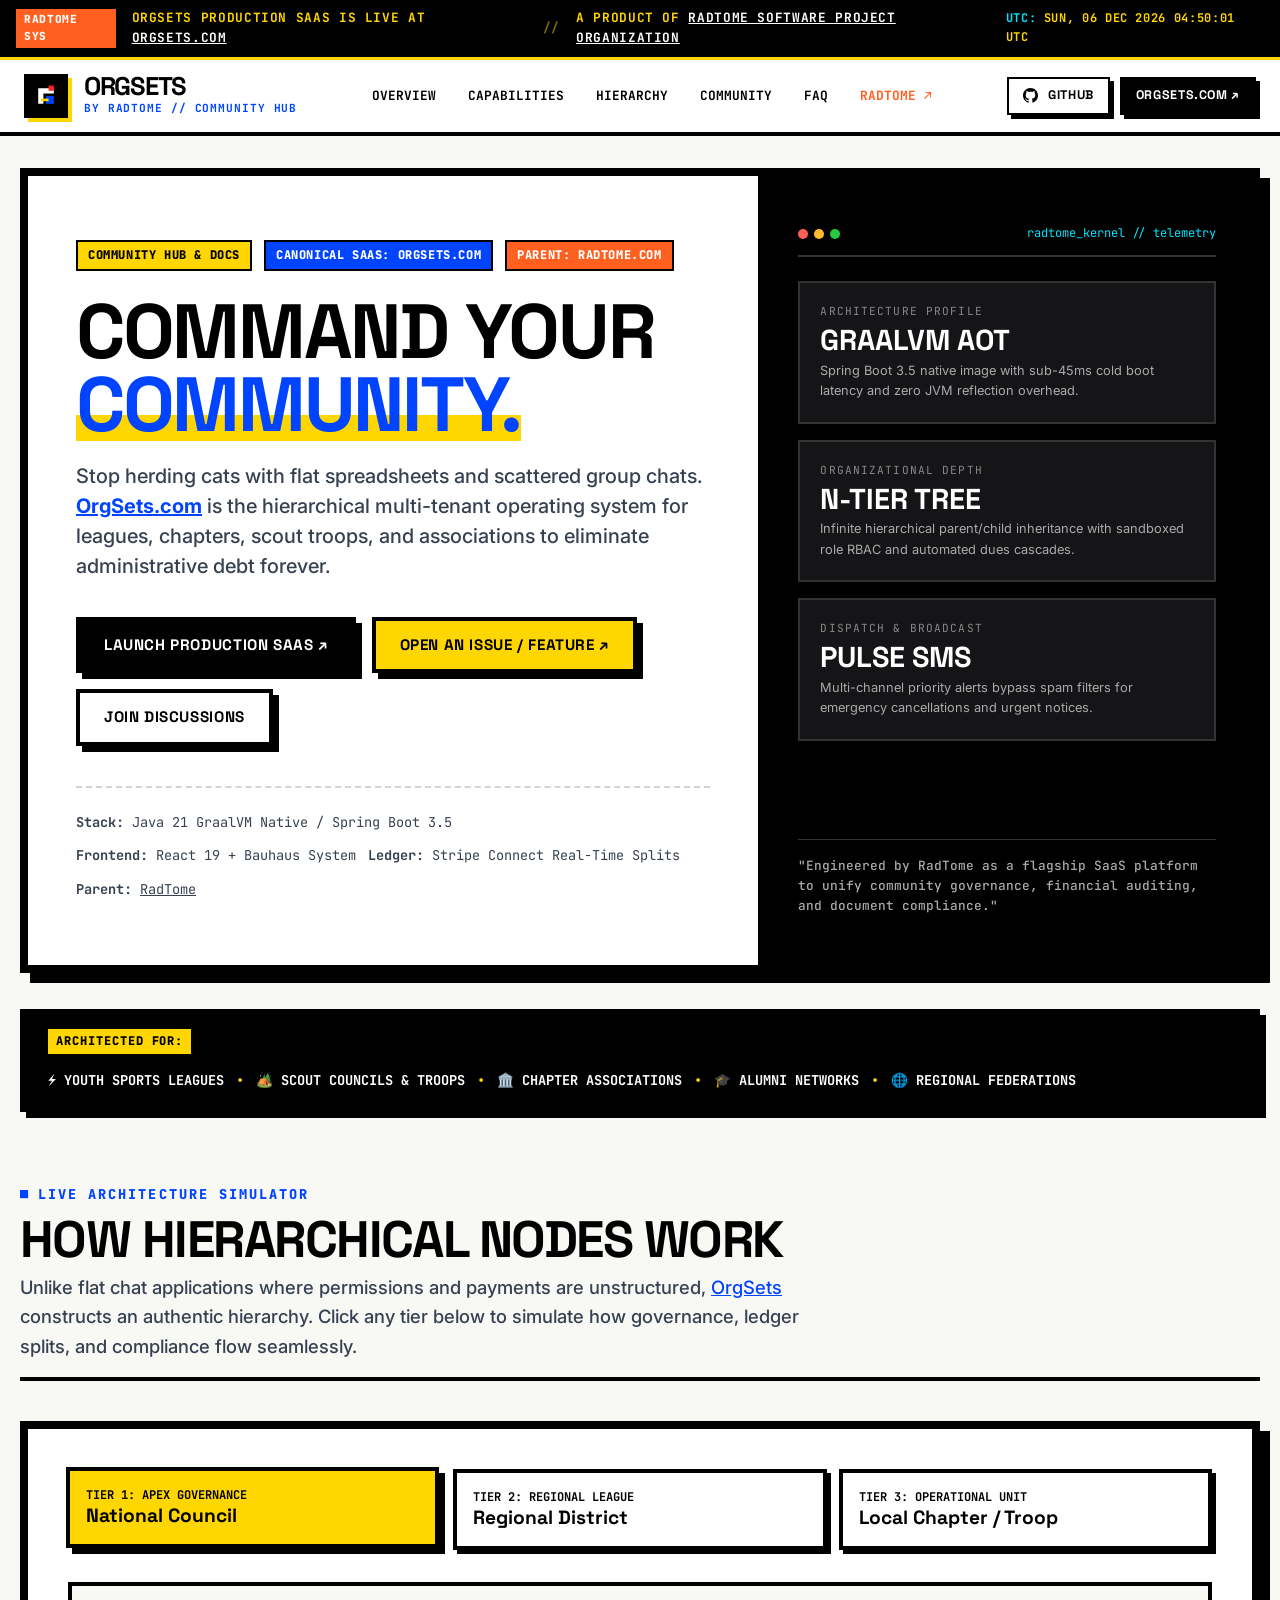
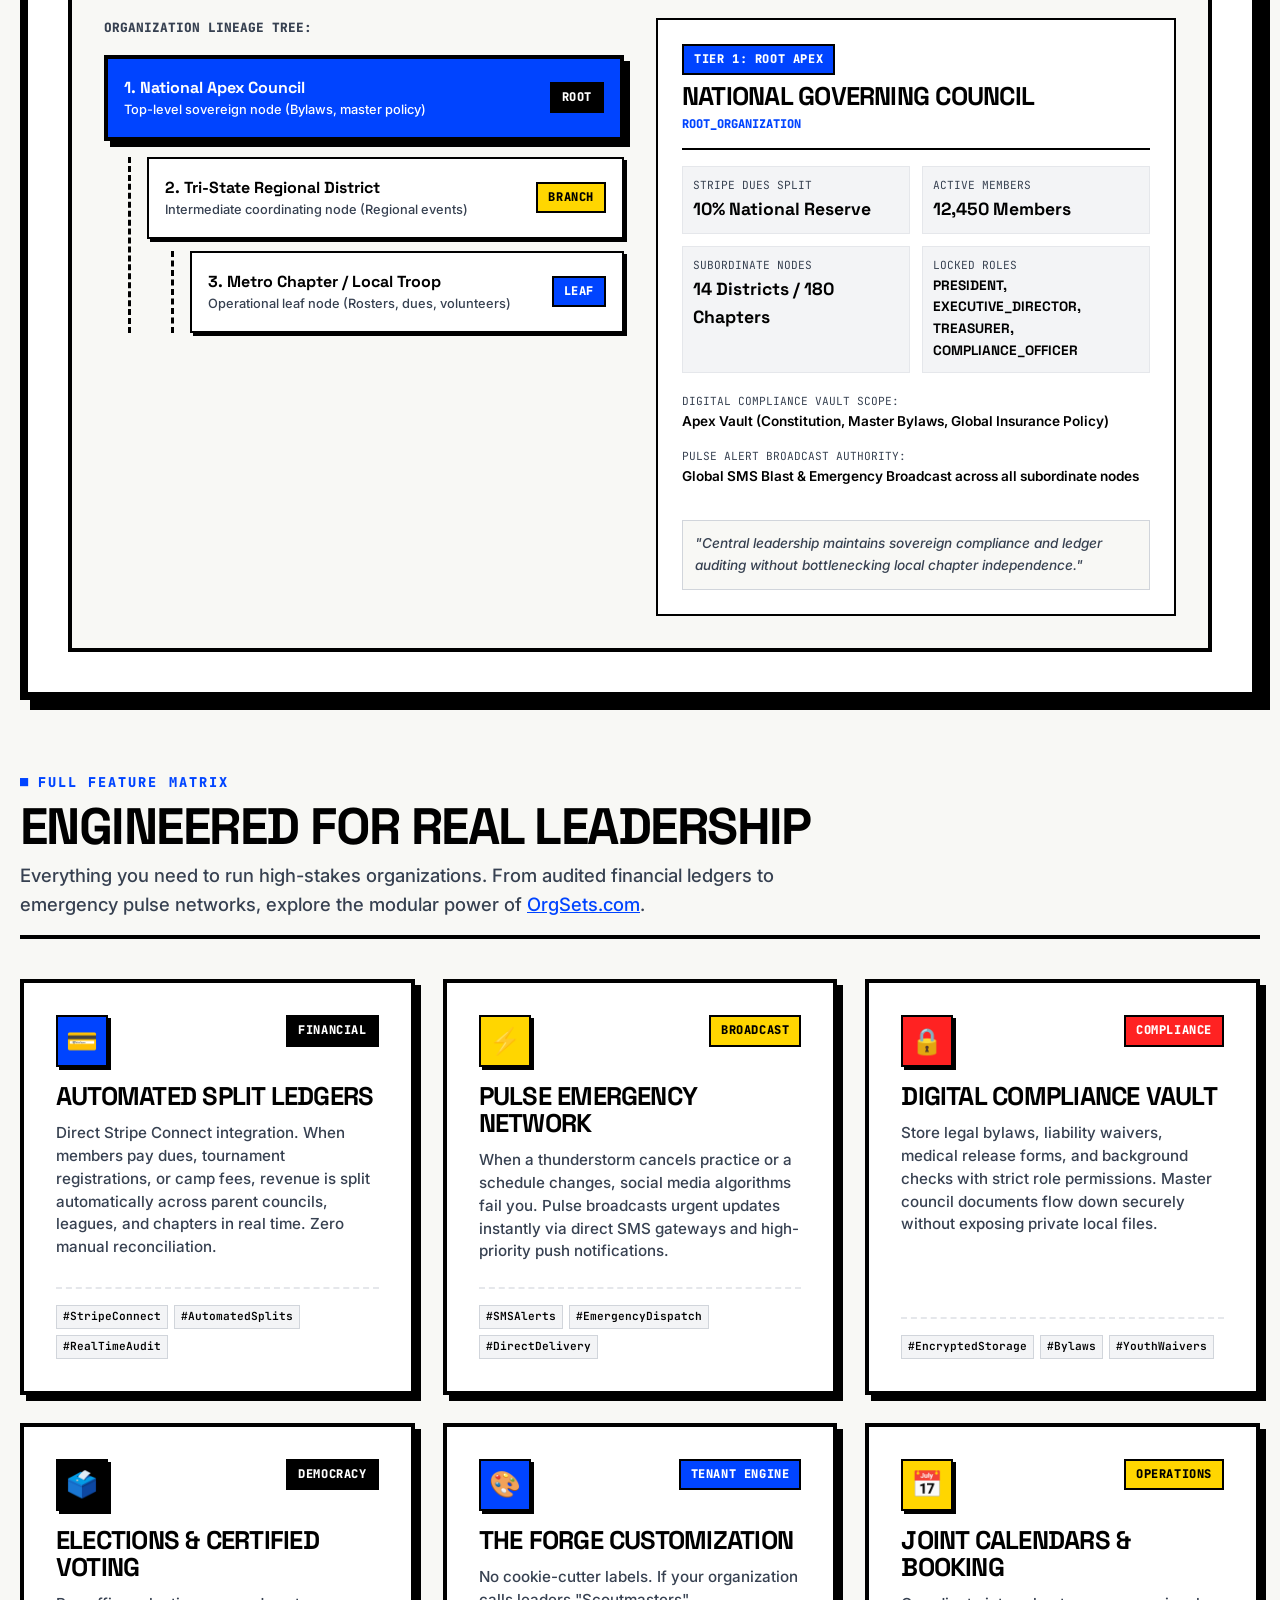
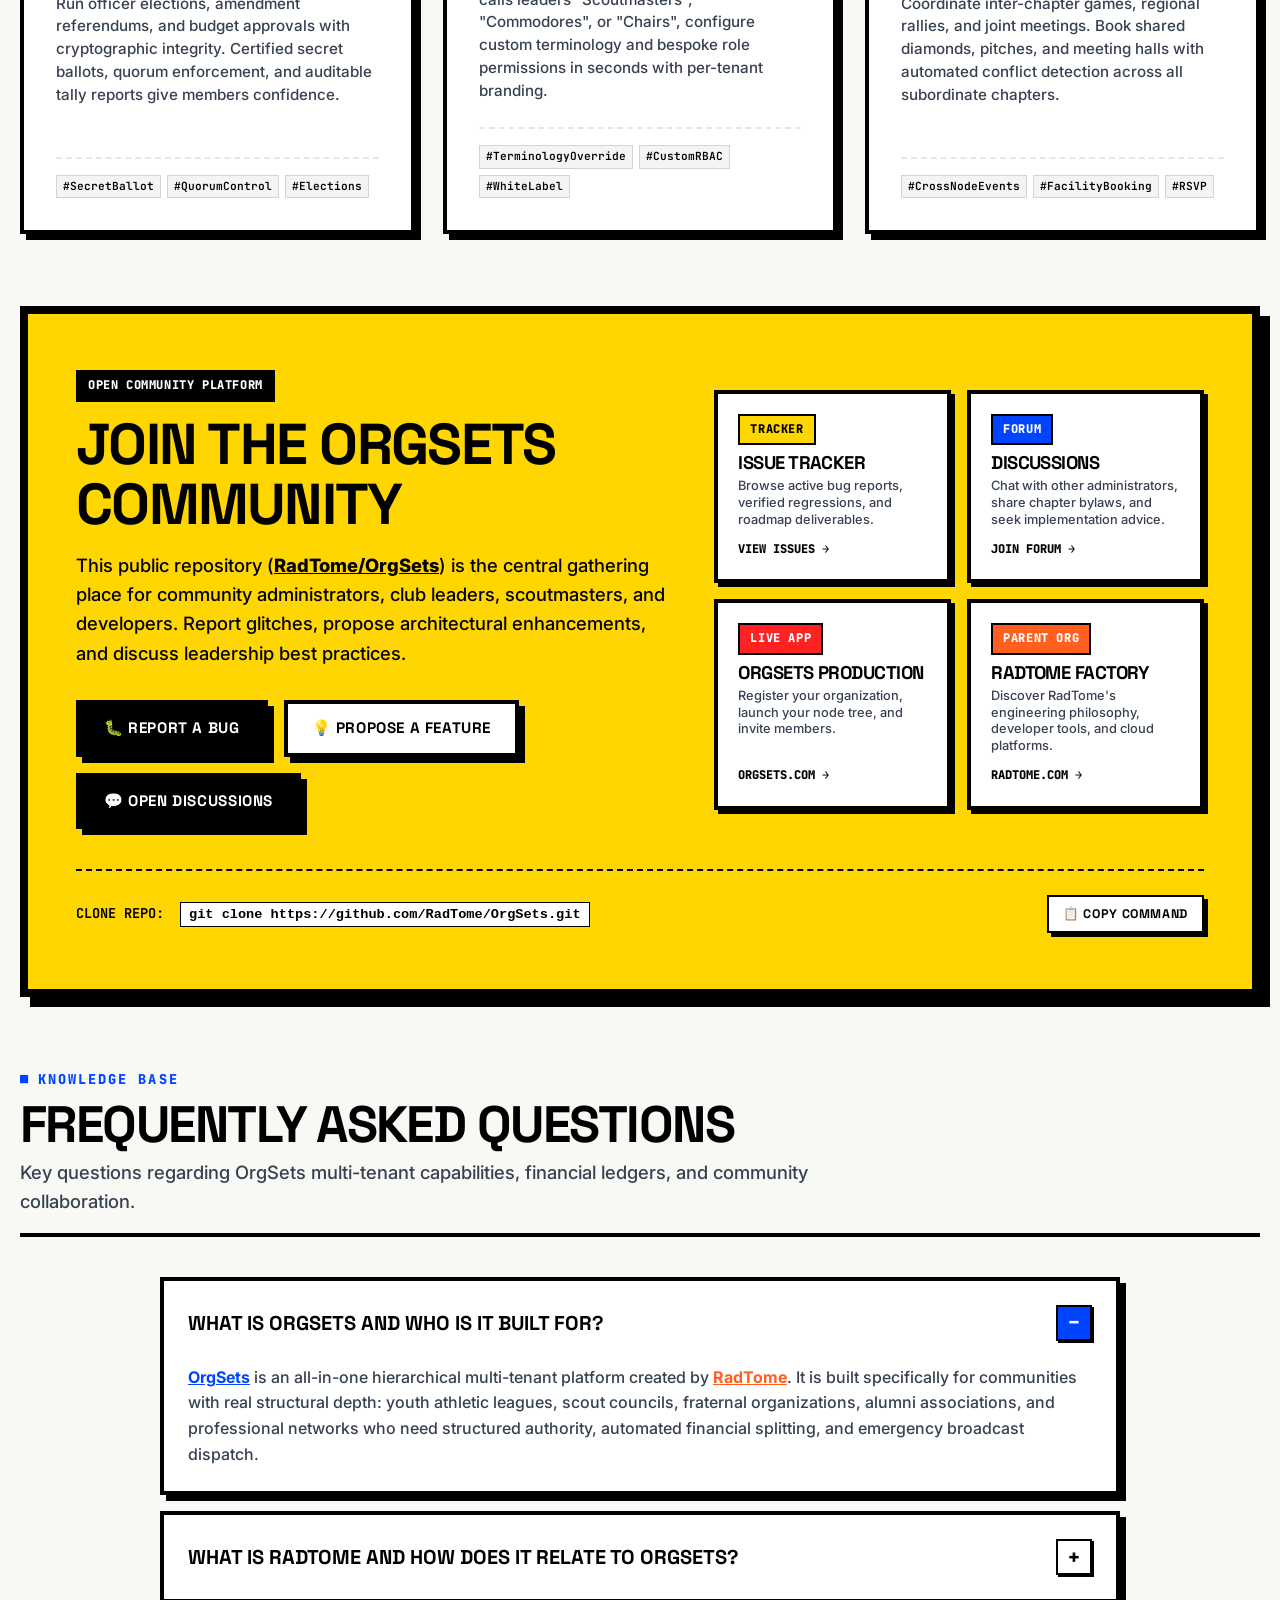
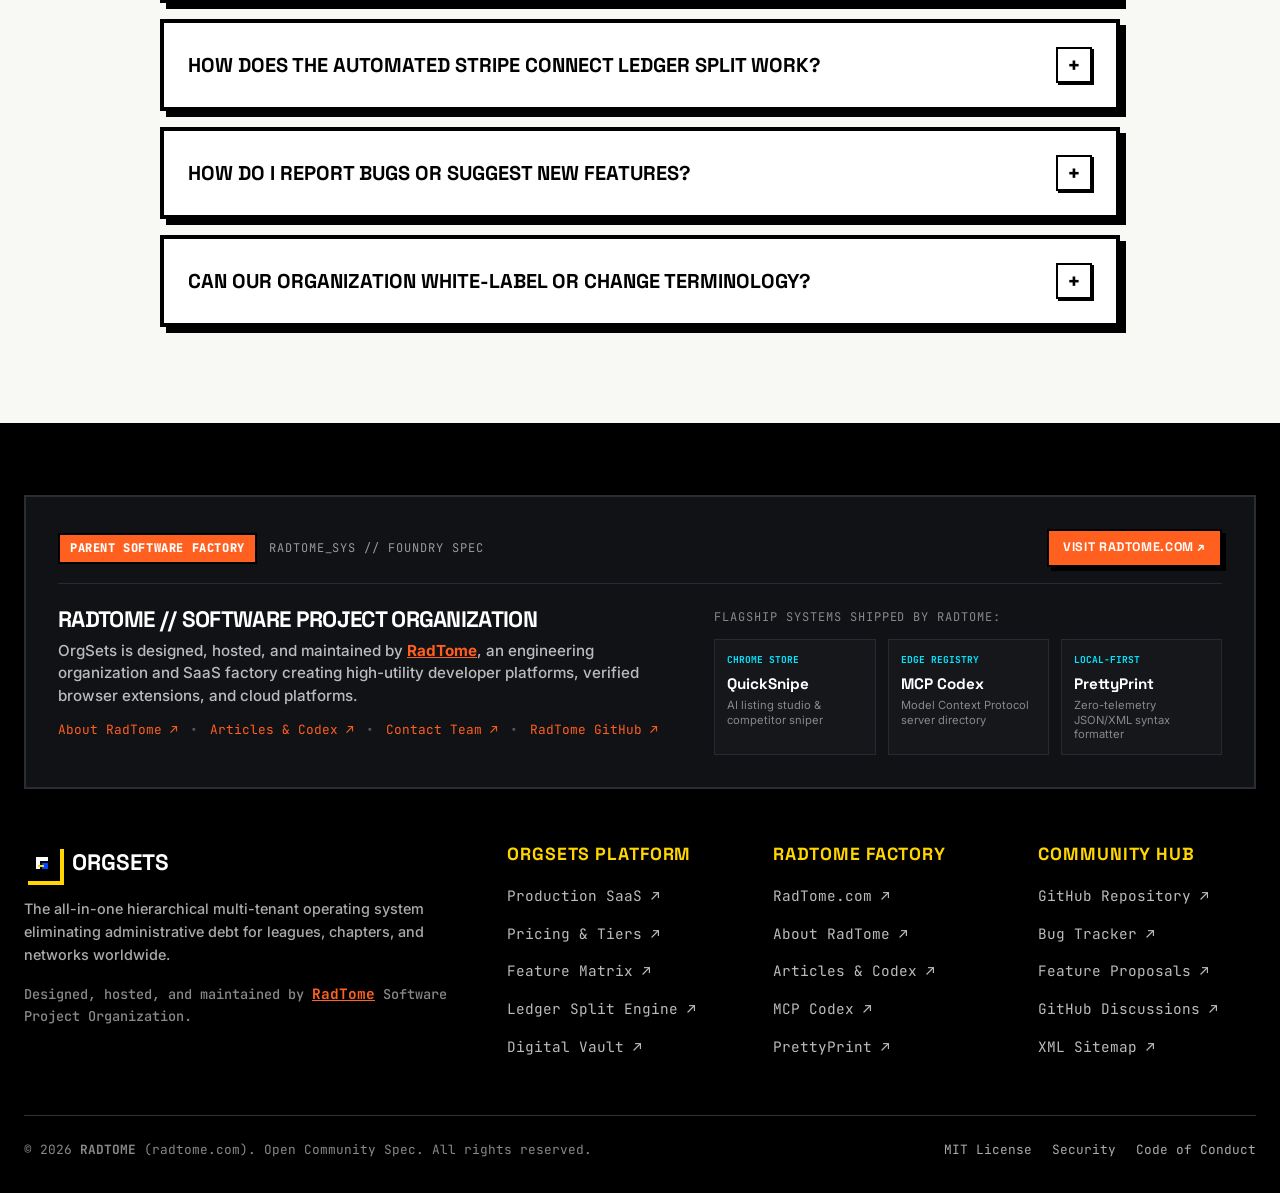
==== commit 99be82fc: "style: fix header wrapping, move RadTome section to footer showcase" ====
--- a/docs/index.html
+++ b/docs/index.html
@@ -212,21 +212,21 @@
       <nav aria-label="Main Navigation">
         <ul class="nav-links">
           <li><a href="#overview">Overview</a></li>
-          <li><a href="#radtome">RadTome Lineage</a></li>
           <li><a href="#features">Capabilities</a></li>
-          <li><a href="#hierarchy-demo">Hierarchy Demo</a></li>
-          <li><a href="#community">Issues &amp; Discussions</a></li>
+          <li><a href="#hierarchy-demo">Hierarchy</a></li>
+          <li><a href="#community">Community</a></li>
           <li><a href="#faq">FAQ</a></li>
+          <li><a href="#radtome" class="nav-radtome-link">RadTome ↗</a></li>
         </ul>
       </nav>
 
       <div class="nav-actions">
-        <a href="https://github.com/RadTome/OrgSets" target="_blank" rel="noopener noreferrer" class="btn btn-outline btn-sm" title="View on GitHub">
-          <svg width="14" height="14" viewBox="0 0 24 24" fill="currentColor"><path d="M12 0c-6.626 0-12 5.373-12 12 0 5.302 3.438 9.8 8.207 11.387.599.111.793-.261.793-.577v-2.234c-3.338.726-4.033-1.416-4.033-1.416-.546-1.387-1.333-1.756-1.333-1.756-1.089-.745.083-.729.083-.729 1.205.084 1.839 1.237 1.839 1.237 1.07 1.834 2.807 1.304 3.492.997.107-.775.418-1.305.762-1.604-2.665-.305-5.467-1.334-5.467-5.931 0-1.311.469-2.381 1.236-3.221-.124-.303-.535-1.524.117-3.176 0 0 1.008-.322 3.301 1.23.957-.266 1.983-.399 3.003-.404 1.02.005 2.047.138 3.006.404 2.291-1.552 3.297-1.23 3.297-1.23.653 1.653.242 2.874.118 3.176.77.84 1.235 1.911 1.235 3.221 0 4.609-2.807 5.624-5.479 5.921.43.372.823 1.102.823 2.222v3.293c0 .319.192.694.801.576 4.765-1.589 8.199-6.086 8.199-11.386 0-6.627-5.373-12-12-12z"/></svg>
-          ★ GitHub
+        <a href="https://github.com/RadTome/OrgSets" target="_blank" rel="noopener noreferrer" class="btn btn-outline btn-sm btn-github" title="View on GitHub">
+          <svg width="15" height="15" viewBox="0 0 24 24" fill="currentColor" aria-hidden="true"><path d="M12 0c-6.626 0-12 5.373-12 12 0 5.302 3.438 9.8 8.207 11.387.599.111.793-.261.793-.577v-2.234c-3.338.726-4.033-1.416-4.033-1.416-.546-1.387-1.333-1.756-1.333-1.756-1.089-.745.083-.729.083-.729 1.205.084 1.839 1.237 1.839 1.237 1.07 1.834 2.807 1.304 3.492.997.107-.775.418-1.305.762-1.604-2.665-.305-5.467-1.334-5.467-5.931 0-1.311.469-2.381 1.236-3.221-.124-.303-.535-1.524.117-3.176 0 0 1.008-.322 3.301 1.23.957-.266 1.983-.399 3.003-.404 1.02.005 2.047.138 3.006.404 2.291-1.552 3.297-1.23 3.297-1.23.653 1.653.242 2.874.118 3.176.77.84 1.235 1.911 1.235 3.221 0 4.609-2.807 5.624-5.479 5.921.43.372.823 1.102.823 2.222v3.293c0 .319.192.694.801.576 4.765-1.589 8.199-6.086 8.199-11.386 0-6.627-5.373-12-12-12z"/></svg>
+          <span>GITHUB</span>
         </a>
         <a href="https://orgsets.com" target="_blank" rel="noopener noreferrer" class="btn btn-primary btn-sm" title="Launch OrgSets.com">
-          LAUNCH ORGSETS.COM ↗
+          <span>ORGSETS.COM ↗</span>
         </a>
         <button class="mobile-menu-btn" aria-label="Toggle Navigation" aria-expanded="false">☰</button>
       </div>
@@ -316,61 +316,24 @@
     </section>
 
     <!-- ====================================================================
-         RADTOME PARENT COMPANY SHOWCASE
+         ORGANIZATIONAL REACH RIBBON
          ==================================================================== -->
-    <section class="section-wrapper" id="radtome">
-      <div class="radtome-banner">
-        <div class="radtome-scanline"></div>
-        <div class="radtome-grid">
-          <div class="radtome-info">
-            <div class="badge badge-orange" style="margin-bottom: 12px;">PARENT COMPANY LINEAGE</div>
-            <h3>RADTOME // SOFTWARE FACTORY</h3>
-            <p>
-              <strong><a href="https://radtome.com" target="_blank" rel="noopener noreferrer" style="color: var(--radtome-orange); text-decoration: underline;">RadTome</a></strong> is a software project organization and engineering factory building high-utility developer tools, verified browser extensions, and cloud SaaS platforms.
-            </p>
-            <p>
-              OrgSets was engineered by RadTome to solve multi-tier governance challenges for structured non-profits, youth sports leagues, and distributed networks. RadTome provides the battle-tested GraalVM Native runtime, security infrastructure, and design engineering powering OrgSets.
-            </p>
-            <div style="display: flex; gap: 12px; flex-wrap: wrap;">
-              <a href="https://radtome.com" target="_blank" rel="noopener noreferrer" class="btn btn-radtome btn-sm">
-                VISIT RADTOME.COM ↗
-              </a>
-              <a href="https://radtome.com/about" target="_blank" rel="noopener noreferrer" class="btn btn-outline btn-sm">
-                ABOUT RADTOME
-              </a>
-              <a href="https://github.com/RadTome" target="_blank" rel="noopener noreferrer" class="btn btn-outline btn-sm">
-                RADTOME GITHUB
-              </a>
-            </div>
-          </div>
-
-          <div>
-            <div style="font-family: var(--font-mono); font-size: 0.8rem; color: #888; margin-bottom: 12px; text-transform: uppercase;">
-              FLAGSHIP SHIPPED SYSTEMS BY RADTOME:
-            </div>
-            <div class="sister-projects-grid">
-              <a href="https://radtome.com" target="_blank" rel="noopener noreferrer" class="sister-project-card">
-                <div class="sister-badge">MV3 EXTENSION</div>
-                <div class="sister-name">QuickSnipe</div>
-                <div class="sister-desc">AI listing studio &amp; competitor sniper for Etsy, Depop, and eBay power sellers.</div>
-              </a>
-
-              <a href="https://mcp-codex.com" target="_blank" rel="noopener noreferrer" class="sister-project-card">
-                <div class="sister-badge">EDGE REGISTRY</div>
-                <div class="sister-name">MCP Codex</div>
-                <div class="sister-desc">Definitive Model Context Protocol directory connecting AI agents to enterprise APIs.</div>
-              </a>
-
-              <a href="https://prettyprint.radtome.com" target="_blank" rel="noopener noreferrer" class="sister-project-card">
-                <div class="sister-badge">LOCAL-FIRST</div>
-                <div class="sister-name">PrettyPrint</div>
-                <div class="sister-desc">Zero-config, zero-telemetry local JSON/XML formatter and syntax highlighter.</div>
-              </a>
-            </div>
-          </div>
-        </div>
-      </div>
-    </section>
+    <div class="org-category-ribbon" aria-label="Built for Structured Communities">
+      <div class="ribbon-container">
+        <span class="ribbon-label">ARCHITECTED FOR:</span>
+        <div class="ribbon-items">
+          <span class="ribbon-item">⚡ YOUTH SPORTS LEAGUES</span>
+          <span class="ribbon-sep">•</span>
+          <span class="ribbon-item">🏕️ SCOUT COUNCILS &amp; TROOPS</span>
+          <span class="ribbon-sep">•</span>
+          <span class="ribbon-item">🏛️ CHAPTER ASSOCIATIONS</span>
+          <span class="ribbon-sep">•</span>
+          <span class="ribbon-item">🎓 ALUMNI NETWORKS</span>
+          <span class="ribbon-sep">•</span>
+          <span class="ribbon-item">🌐 REGIONAL FEDERATIONS</span>
+        </div>
+      </div>
+    </div>
 
     <!-- ====================================================================
          INTERACTIVE HIERARCHY SIMULATOR
@@ -780,10 +743,65 @@
   </main>
 
   <!-- ======================================================================
-       BRUTALIST FOOTER WITH COMPLETE CROSS-LINKS
+       BRUTALIST FOOTER WITH COMPLETE CROSS-LINKS & RADTOME SHOWCASE
        ====================================================================== -->
-  <footer class="footer-main" role="contentinfo">
+  <footer class="footer-main" id="radtome" role="contentinfo">
     <div class="footer-container">
+
+      <!-- RadTome Parent Company Engineering Showcase Panel -->
+      <div class="footer-radtome-banner">
+        <div class="footer-radtome-header">
+          <div class="footer-radtome-badges">
+            <span class="badge badge-orange">PARENT SOFTWARE FACTORY</span>
+            <span class="mono" style="color: #999; font-size: 0.75rem; letter-spacing: 0.08em;">RADTOME_SYS // FOUNDRY SPEC</span>
+          </div>
+          <a href="https://radtome.com" target="_blank" rel="noopener noreferrer" class="btn btn-radtome btn-sm">
+            VISIT RADTOME.COM ↗
+          </a>
+        </div>
+
+        <div class="footer-radtome-body">
+          <div class="footer-radtome-bio">
+            <h3 style="font-family: var(--font-display); font-size: 1.4rem; color: var(--color-white); margin-bottom: 8px;">
+              RADTOME // SOFTWARE PROJECT ORGANIZATION
+            </h3>
+            <p style="font-size: 0.95rem; color: #BBB; line-height: 1.5; margin-bottom: 12px;">
+              OrgSets is designed, hosted, and maintained by <strong><a href="https://radtome.com" target="_blank" rel="noopener noreferrer" style="color: var(--radtome-orange); text-decoration: underline;">RadTome</a></strong>, an engineering organization and SaaS factory creating high-utility developer platforms, verified browser extensions, and cloud platforms.
+            </p>
+            <div class="footer-radtome-links">
+              <a href="https://radtome.com/about" target="_blank" rel="noopener noreferrer">About RadTome ↗</a>
+              <span style="color: #555;">•</span>
+              <a href="https://radtome.com/articles" target="_blank" rel="noopener noreferrer">Articles &amp; Codex ↗</a>
+              <span style="color: #555;">•</span>
+              <a href="https://radtome.com/contact" target="_blank" rel="noopener noreferrer">Contact Team ↗</a>
+              <span style="color: #555;">•</span>
+              <a href="https://github.com/RadTome" target="_blank" rel="noopener noreferrer">RadTome GitHub ↗</a>
+            </div>
+          </div>
+
+          <div class="footer-radtome-tools">
+            <div class="tools-title">FLAGSHIP SYSTEMS SHIPPED BY RADTOME:</div>
+            <div class="footer-tools-grid">
+              <a href="https://radtome.com" target="_blank" rel="noopener noreferrer" class="footer-tool-card">
+                <span class="tool-badge">CHROME STORE</span>
+                <strong class="tool-name">QuickSnipe</strong>
+                <span class="tool-desc">AI listing studio &amp; competitor sniper</span>
+              </a>
+              <a href="https://mcp-codex.com" target="_blank" rel="noopener noreferrer" class="footer-tool-card">
+                <span class="tool-badge">EDGE REGISTRY</span>
+                <strong class="tool-name">MCP Codex</strong>
+                <span class="tool-desc">Model Context Protocol server directory</span>
+              </a>
+              <a href="https://prettyprint.radtome.com" target="_blank" rel="noopener noreferrer" class="footer-tool-card">
+                <span class="tool-badge">LOCAL-FIRST</span>
+                <strong class="tool-name">PrettyPrint</strong>
+                <span class="tool-desc">Zero-telemetry JSON/XML syntax formatter</span>
+              </a>
+            </div>
+          </div>
+        </div>
+      </div>
+
       <div class="footer-top-row">
         <!-- Col 1: Brand & Parent Bio -->
         <div class="footer-col">
--- a/docs/style.css
+++ b/docs/style.css
@@ -209,17 +209,22 @@
 .nav-links {
   display: flex;
   align-items: center;
-  gap: 24px;
+  gap: 8px;
   list-style: none;
+  margin: 0;
+  padding: 0;
 }
 
 .nav-links a {
   font-family: var(--font-mono);
-  font-size: 0.85rem;
+  font-size: 0.8rem;
   font-weight: 700;
   text-transform: uppercase;
-  padding: 6px 12px;
+  padding: 6px 10px;
   border: 2px solid transparent;
+  white-space: nowrap;
+  display: inline-block;
+  line-height: 1.2;
   transition: all var(--transition-fast);
 }
 
@@ -229,10 +234,33 @@
   box-shadow: 3px 3px 0px var(--color-black);
 }
 
+.nav-links a.nav-radtome-link {
+  color: var(--radtome-orange);
+}
+
+.nav-links a.nav-radtome-link:hover {
+  background-color: var(--radtome-orange);
+  color: var(--color-white);
+  box-shadow: 3px 3px 0px var(--color-black);
+}
+
 .nav-actions {
   display: flex;
   align-items: center;
-  gap: 12px;
+  gap: 10px;
+  flex-shrink: 0;
+}
+
+.btn-github {
+  display: inline-flex;
+  align-items: center;
+  gap: 6px;
+}
+
+.btn-github svg {
+  flex-shrink: 0;
+  display: inline-block;
+  vertical-align: middle;
 }
 
 .mobile-menu-btn {
@@ -322,10 +350,17 @@
 }
 
 .btn-sm {
-  padding: 8px 16px;
-  font-size: 0.8rem;
+  height: 38px;
+  padding: 0 14px;
+  font-size: 0.78rem;
+  letter-spacing: 0.05em;
+  display: inline-flex;
+  align-items: center;
+  justify-content: center;
+  white-space: nowrap;
   border: var(--border-subtle);
   box-shadow: var(--shadow-brutal-sm);
+  vertical-align: middle;
 }
 
 .badge {
@@ -545,91 +580,170 @@
 }
 
 /* --------------------------------------------------------------------------
-   RadTome Lineage Panel (Parent Company Showcase)
-   -------------------------------------------------------------------------- */
-.radtome-banner {
-  background: var(--radtome-dark);
-  color: var(--color-white);
+   Organizational Reach Ribbon
+   -------------------------------------------------------------------------- */
+.org-category-ribbon {
+  background: var(--color-black);
   border: var(--border-thick);
-  box-shadow: var(--shadow-radtome);
-  padding: 48px;
+  box-shadow: var(--shadow-brutal);
+  padding: 16px 24px;
+  margin: 36px 0 48px 0;
+}
+
+.ribbon-container {
+  display: flex;
+  align-items: center;
+  gap: 16px;
+  flex-wrap: wrap;
+  font-family: var(--font-mono);
+  font-size: 0.85rem;
+  font-weight: 700;
+}
+
+.ribbon-label {
+  background: var(--color-yellow);
+  color: var(--color-black);
+  padding: 3px 8px;
+  font-size: 0.75rem;
+  font-weight: 800;
+  letter-spacing: 0.08em;
+  white-space: nowrap;
+}
+
+.ribbon-items {
+  display: flex;
+  align-items: center;
+  gap: 12px;
+  flex-wrap: wrap;
+}
+
+.ribbon-item {
+  color: var(--color-white);
+  white-space: nowrap;
+}
+
+.ribbon-sep {
+  color: var(--color-yellow);
+  font-weight: 900;
+}
+
+/* --------------------------------------------------------------------------
+   Footer RadTome Parent Company Showcase Panel
+   -------------------------------------------------------------------------- */
+.footer-radtome-banner {
+  background: #111216;
+  border: 2px solid #2B2D35;
+  box-shadow: 6px 6px 0px #000;
+  padding: 32px;
+  margin-bottom: 56px;
   position: relative;
-  overflow: hidden;
-}
-
-.radtome-scanline {
-  position: absolute;
-  top: 0;
-  left: 0;
-  right: 0;
-  height: 2px;
-  background: rgba(255, 95, 31, 0.4);
-  animation: scanline 4s linear infinite;
-  pointer-events: none;
-}
-
-@keyframes scanline {
-  0% { top: 0; }
-  100% { top: 100%; }
-}
-
-.radtome-grid {
+  transition: border-color var(--transition-fast);
+}
+
+.footer-radtome-banner:hover {
+  border-color: var(--radtome-orange);
+}
+
+.footer-radtome-header {
+  display: flex;
+  align-items: center;
+  justify-content: space-between;
+  flex-wrap: wrap;
+  gap: 16px;
+  border-bottom: 1px solid #282A33;
+  padding-bottom: 16px;
+  margin-bottom: 24px;
+}
+
+.footer-radtome-badges {
+  display: flex;
+  align-items: center;
+  gap: 12px;
+  flex-wrap: wrap;
+}
+
+.footer-radtome-body {
   display: grid;
-  grid-template-columns: 1fr 1fr;
-  gap: 40px;
-  align-items: center;
-}
-
-.radtome-info h3 {
-  font-size: 2.2rem;
-  color: var(--color-white);
+  grid-template-columns: 1.1fr 0.9fr;
+  gap: 36px;
+  align-items: start;
+}
+
+.footer-radtome-bio p {
+  color: #CCC;
+}
+
+.footer-radtome-links {
+  display: flex;
+  align-items: center;
+  gap: 12px;
+  flex-wrap: wrap;
+  font-family: var(--font-mono);
+  font-size: 0.8rem;
+}
+
+.footer-radtome-links a {
+  color: var(--radtome-orange);
+  transition: color var(--transition-fast);
+}
+
+.footer-radtome-links a:hover {
+  color: var(--color-white);
+  text-decoration: underline;
+}
+
+.footer-radtome-tools .tools-title {
+  font-family: var(--font-mono);
+  font-size: 0.75rem;
+  color: #888;
+  letter-spacing: 0.08em;
+  text-transform: uppercase;
   margin-bottom: 12px;
 }
 
-.radtome-info p {
-  color: #BBB;
-  margin-bottom: 24px;
-}
-
-.sister-projects-grid {
+.footer-tools-grid {
   display: grid;
   grid-template-columns: repeat(3, 1fr);
-  gap: 16px;
-}
-
-.sister-project-card {
-  border: 1px solid #333;
-  background: rgba(255, 255, 255, 0.03);
-  padding: 16px;
+  gap: 12px;
+}
+
+.footer-tool-card {
+  border: 1px solid #282A33;
+  background: rgba(255, 255, 255, 0.02);
+  padding: 12px;
+  display: flex;
+  flex-direction: column;
   text-decoration: none;
   transition: all var(--transition-fast);
 }
 
-.sister-project-card:hover {
+.footer-tool-card:hover {
   border-color: var(--radtome-orange);
-  background: rgba(255, 95, 31, 0.1);
+  background: rgba(255, 95, 31, 0.08);
   transform: translateY(-2px);
 }
 
-.sister-name {
+.tool-badge {
+  font-family: var(--font-mono);
+  font-size: 0.6rem;
+  color: var(--radtome-cyan);
+  font-weight: 700;
+  text-transform: uppercase;
+  margin-bottom: 4px;
+}
+
+.tool-name {
   font-family: var(--font-display);
-  font-size: 1.1rem;
+  font-size: 0.95rem;
   font-weight: 800;
   color: var(--color-white);
-}
-
-.sister-badge {
-  font-family: var(--font-mono);
-  font-size: 0.65rem;
-  color: var(--radtome-cyan);
-  text-transform: uppercase;
-  margin-bottom: 6px;
-}
-
-.sister-desc {
-  font-size: 0.75rem;
+  margin-bottom: 2px;
+}
+
+.tool-desc {
+  font-size: 0.7rem;
   color: #888;
-  line-height: 1.4;
+  line-height: 1.3;
 }
 
 /* --------------------------------------------------------------------------
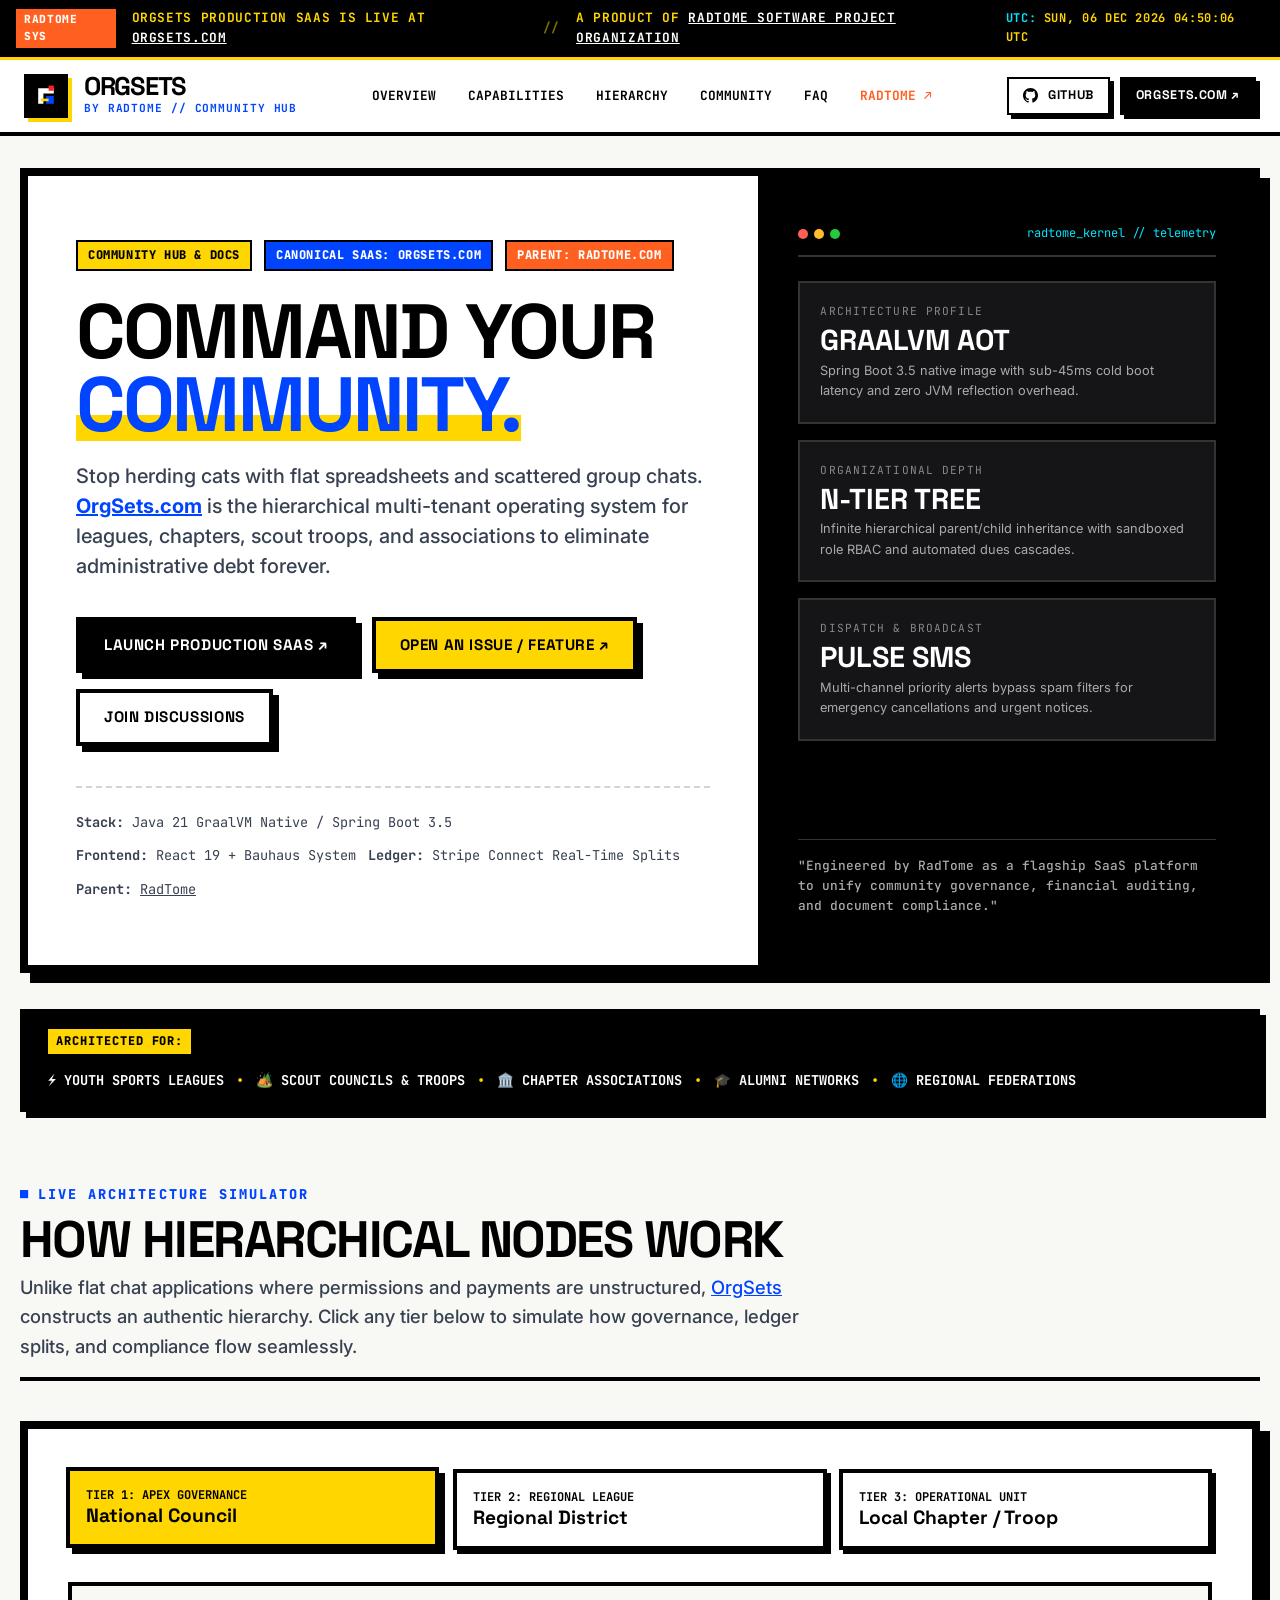
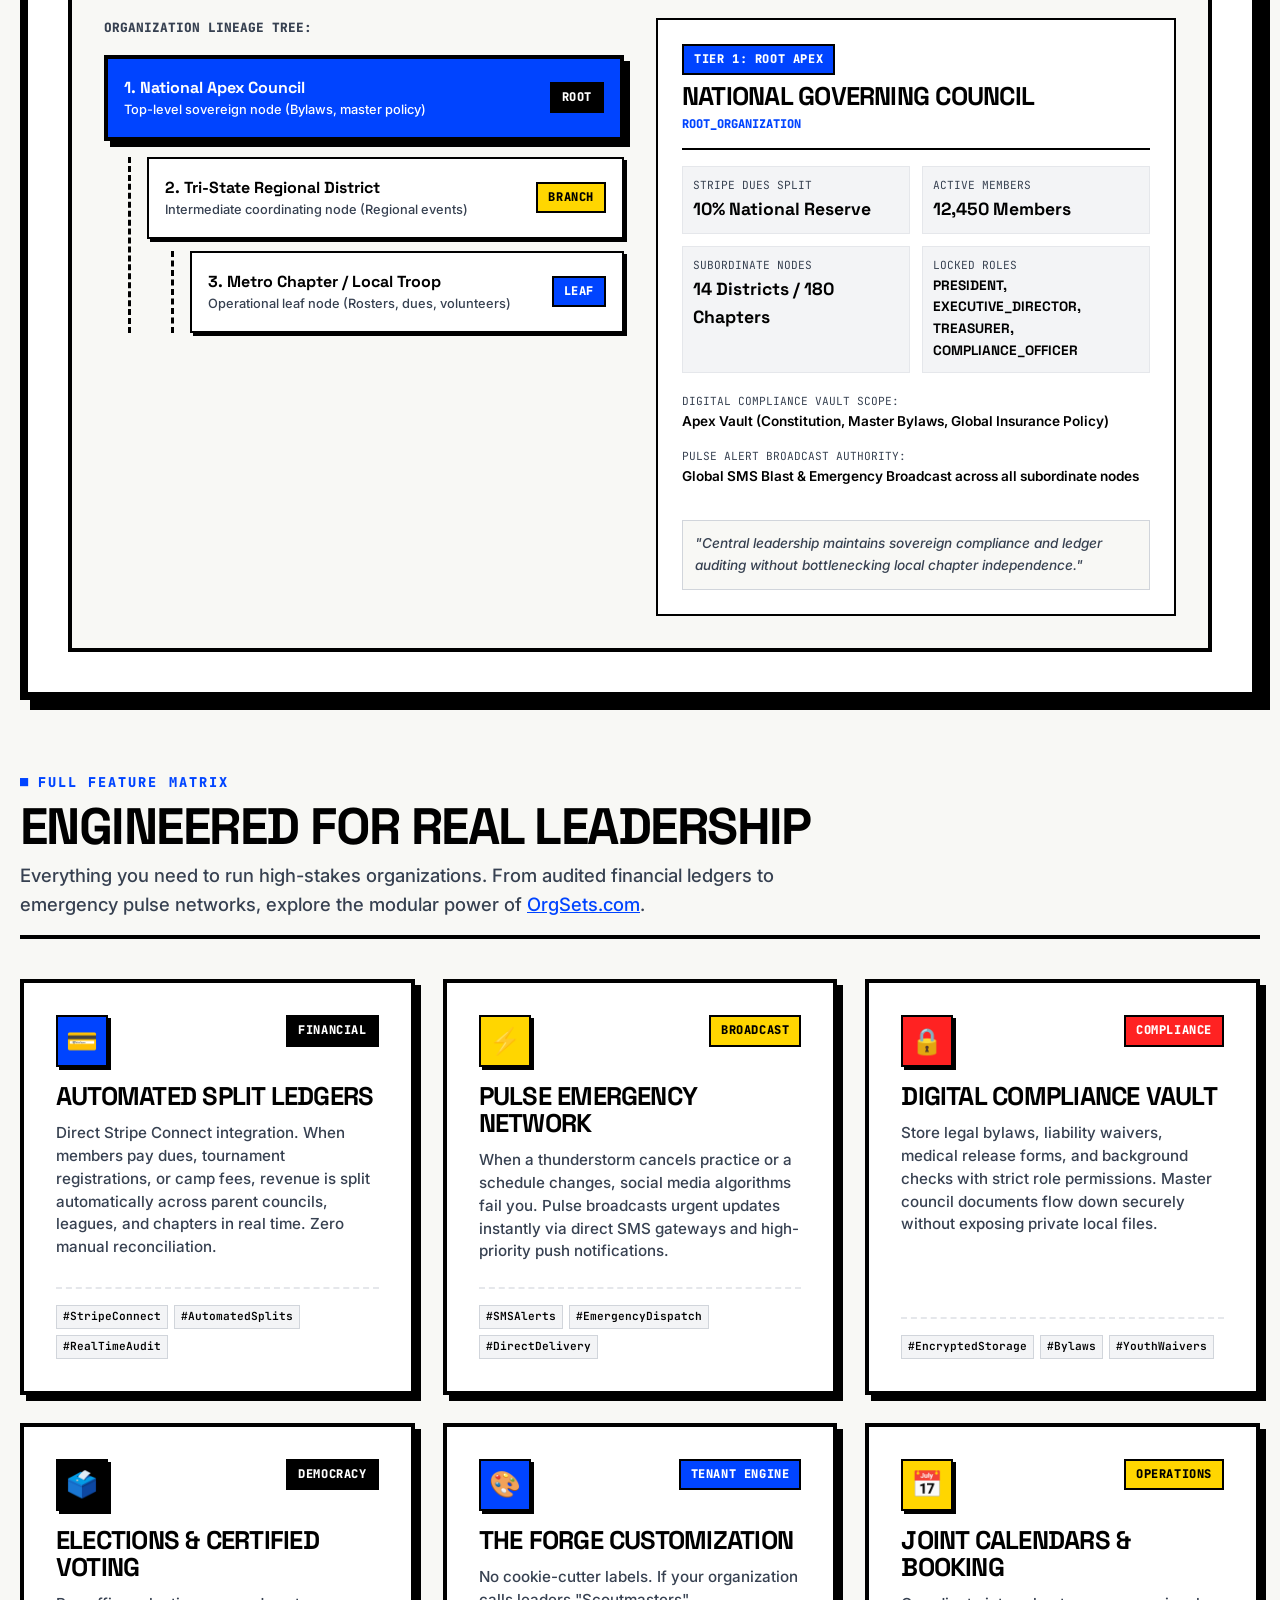
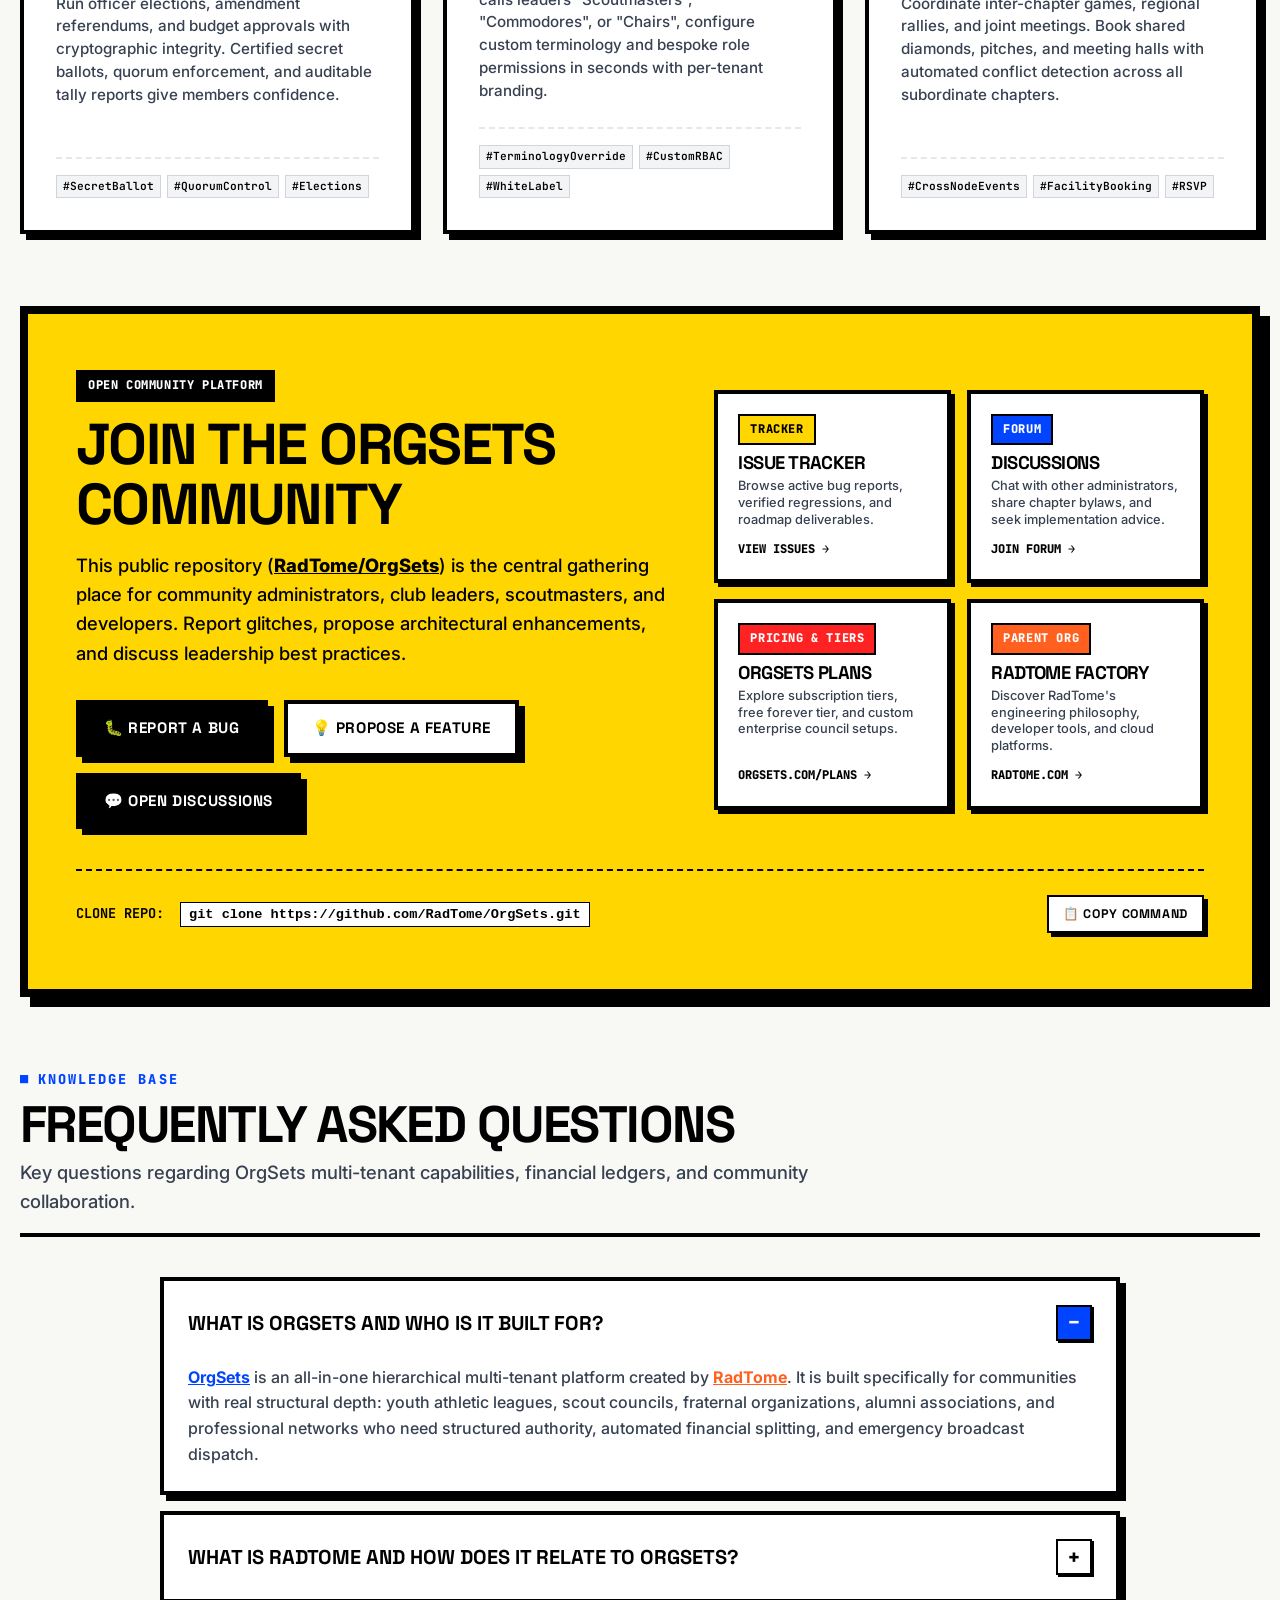
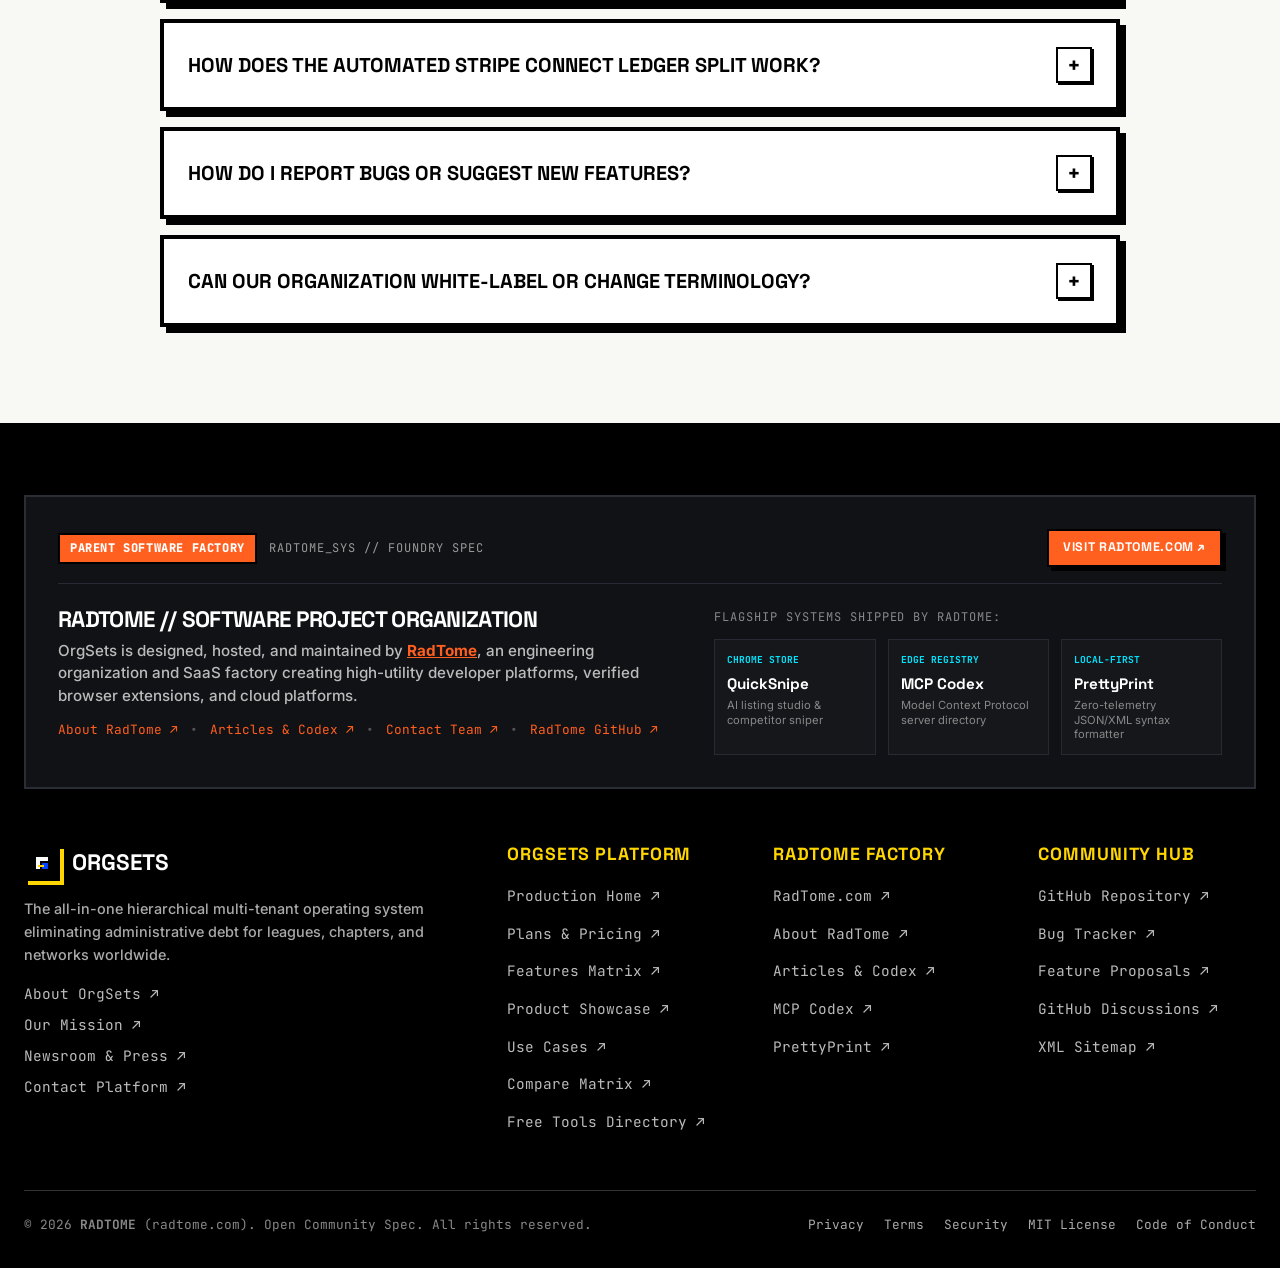
==== commit 09b1b6fa: "feat: deep-link footer and action cards to individual orgsets.com pages (plans, features, showcase, " ====
--- a/docs/index.html
+++ b/docs/index.html
@@ -626,13 +626,13 @@
               <span class="mono" style="font-size: 0.75rem; font-weight: 800; margin-top: 12px;">JOIN FORUM →</span>
             </a>
 
-            <a href="https://orgsets.com" target="_blank" rel="noopener noreferrer" class="action-card">
+            <a href="https://orgsets.com/plans" target="_blank" rel="noopener noreferrer" class="action-card">
               <div>
-                <span class="badge badge-red" style="margin-bottom: 8px;">LIVE APP</span>
-                <h4>OrgSets Production</h4>
-                <p>Register your organization, launch your node tree, and invite members.</p>
-              </div>
-              <span class="mono" style="font-size: 0.75rem; font-weight: 800; margin-top: 12px;">ORGSETS.COM →</span>
+                <span class="badge badge-red" style="margin-bottom: 8px;">PRICING &amp; TIERS</span>
+                <h4>OrgSets Plans</h4>
+                <p>Explore subscription tiers, free forever tier, and custom enterprise council setups.</p>
+              </div>
+              <span class="mono" style="font-size: 0.75rem; font-weight: 800; margin-top: 12px;">ORGSETS.COM/PLANS →</span>
             </a>
 
             <a href="https://radtome.com" target="_blank" rel="noopener noreferrer" class="action-card">
@@ -803,7 +803,7 @@
       </div>
 
       <div class="footer-top-row">
-        <!-- Col 1: Brand & Parent Bio -->
+        <!-- Col 1: Brand & OrgSets Company Links -->
         <div class="footer-col">
           <div style="display: flex; align-items: center; gap: 12px; margin-bottom: 16px;">
             <div class="brand-logo-box" style="width: 36px; height: 36px;">
@@ -819,20 +819,25 @@
           <p style="font-size: 0.9rem; color: #AAA; line-height: 1.6; margin-bottom: 16px;">
             The all-in-one hierarchical multi-tenant operating system eliminating administrative debt for leagues, chapters, and networks worldwide.
           </p>
-          <p style="font-size: 0.85rem; color: #888; font-family: var(--font-mono);">
-            Designed, hosted, and maintained by <strong><a href="https://radtome.com" target="_blank" rel="noopener noreferrer" style="color: var(--radtome-orange); text-decoration: underline;">RadTome</a></strong> Software Project Organization.
-          </p>
-        </div>
-
-        <!-- Col 2: Platform Links -->
+          <div style="display: flex; flex-direction: column; gap: 8px; font-size: 0.85rem; font-family: var(--font-mono);">
+            <a href="https://orgsets.com/about" target="_blank" rel="noopener noreferrer" style="color: #BBB;">About OrgSets ↗</a>
+            <a href="https://orgsets.com/mission" target="_blank" rel="noopener noreferrer" style="color: #BBB;">Our Mission ↗</a>
+            <a href="https://orgsets.com/newsroom" target="_blank" rel="noopener noreferrer" style="color: #BBB;">Newsroom &amp; Press ↗</a>
+            <a href="https://orgsets.com/contact" target="_blank" rel="noopener noreferrer" style="color: #BBB;">Contact Platform ↗</a>
+          </div>
+        </div>
+
+        <!-- Col 2: Individual OrgSets Platform Pages -->
         <div class="footer-col">
           <h4>ORGSETS PLATFORM</h4>
           <ul>
-            <li><a href="https://orgsets.com" target="_blank" rel="noopener noreferrer">Production SaaS ↗</a></li>
-            <li><a href="https://orgsets.com" target="_blank" rel="noopener noreferrer">Pricing &amp; Tiers ↗</a></li>
-            <li><a href="https://orgsets.com" target="_blank" rel="noopener noreferrer">Feature Matrix ↗</a></li>
-            <li><a href="https://orgsets.com" target="_blank" rel="noopener noreferrer">Ledger Split Engine ↗</a></li>
-            <li><a href="https://orgsets.com" target="_blank" rel="noopener noreferrer">Digital Vault ↗</a></li>
+            <li><a href="https://orgsets.com" target="_blank" rel="noopener noreferrer">Production Home ↗</a></li>
+            <li><a href="https://orgsets.com/plans" target="_blank" rel="noopener noreferrer">Plans &amp; Pricing ↗</a></li>
+            <li><a href="https://orgsets.com/features" target="_blank" rel="noopener noreferrer">Features Matrix ↗</a></li>
+            <li><a href="https://orgsets.com/showcase" target="_blank" rel="noopener noreferrer">Product Showcase ↗</a></li>
+            <li><a href="https://orgsets.com/use-cases" target="_blank" rel="noopener noreferrer">Use Cases ↗</a></li>
+            <li><a href="https://orgsets.com/compare" target="_blank" rel="noopener noreferrer">Compare Matrix ↗</a></li>
+            <li><a href="https://orgsets.com/tools" target="_blank" rel="noopener noreferrer">Free Tools Directory ↗</a></li>
           </ul>
         </div>
 
@@ -867,8 +872,10 @@
           <span>© 2026 <strong>RADTOME</strong> (radtome.com). Open Community Spec. All rights reserved.</span>
         </div>
         <div class="footer-legal-links">
+          <a href="https://orgsets.com/privacy" target="_blank" rel="noopener noreferrer" style="color: #AAA;">Privacy</a>
+          <a href="https://orgsets.com/terms" target="_blank" rel="noopener noreferrer" style="color: #AAA;">Terms</a>
+          <a href="https://orgsets.com/security" target="_blank" rel="noopener noreferrer" style="color: #AAA;">Security</a>
           <a href="https://github.com/RadTome/OrgSets/blob/main/LICENSE" target="_blank" rel="noopener noreferrer" style="color: #AAA;">MIT License</a>
-          <a href="https://github.com/RadTome/OrgSets/blob/main/SECURITY.md" target="_blank" rel="noopener noreferrer" style="color: #AAA;">Security</a>
           <a href="https://github.com/RadTome/OrgSets/blob/main/CODE_OF_CONDUCT.md" target="_blank" rel="noopener noreferrer" style="color: #AAA;">Code of Conduct</a>
         </div>
       </div>
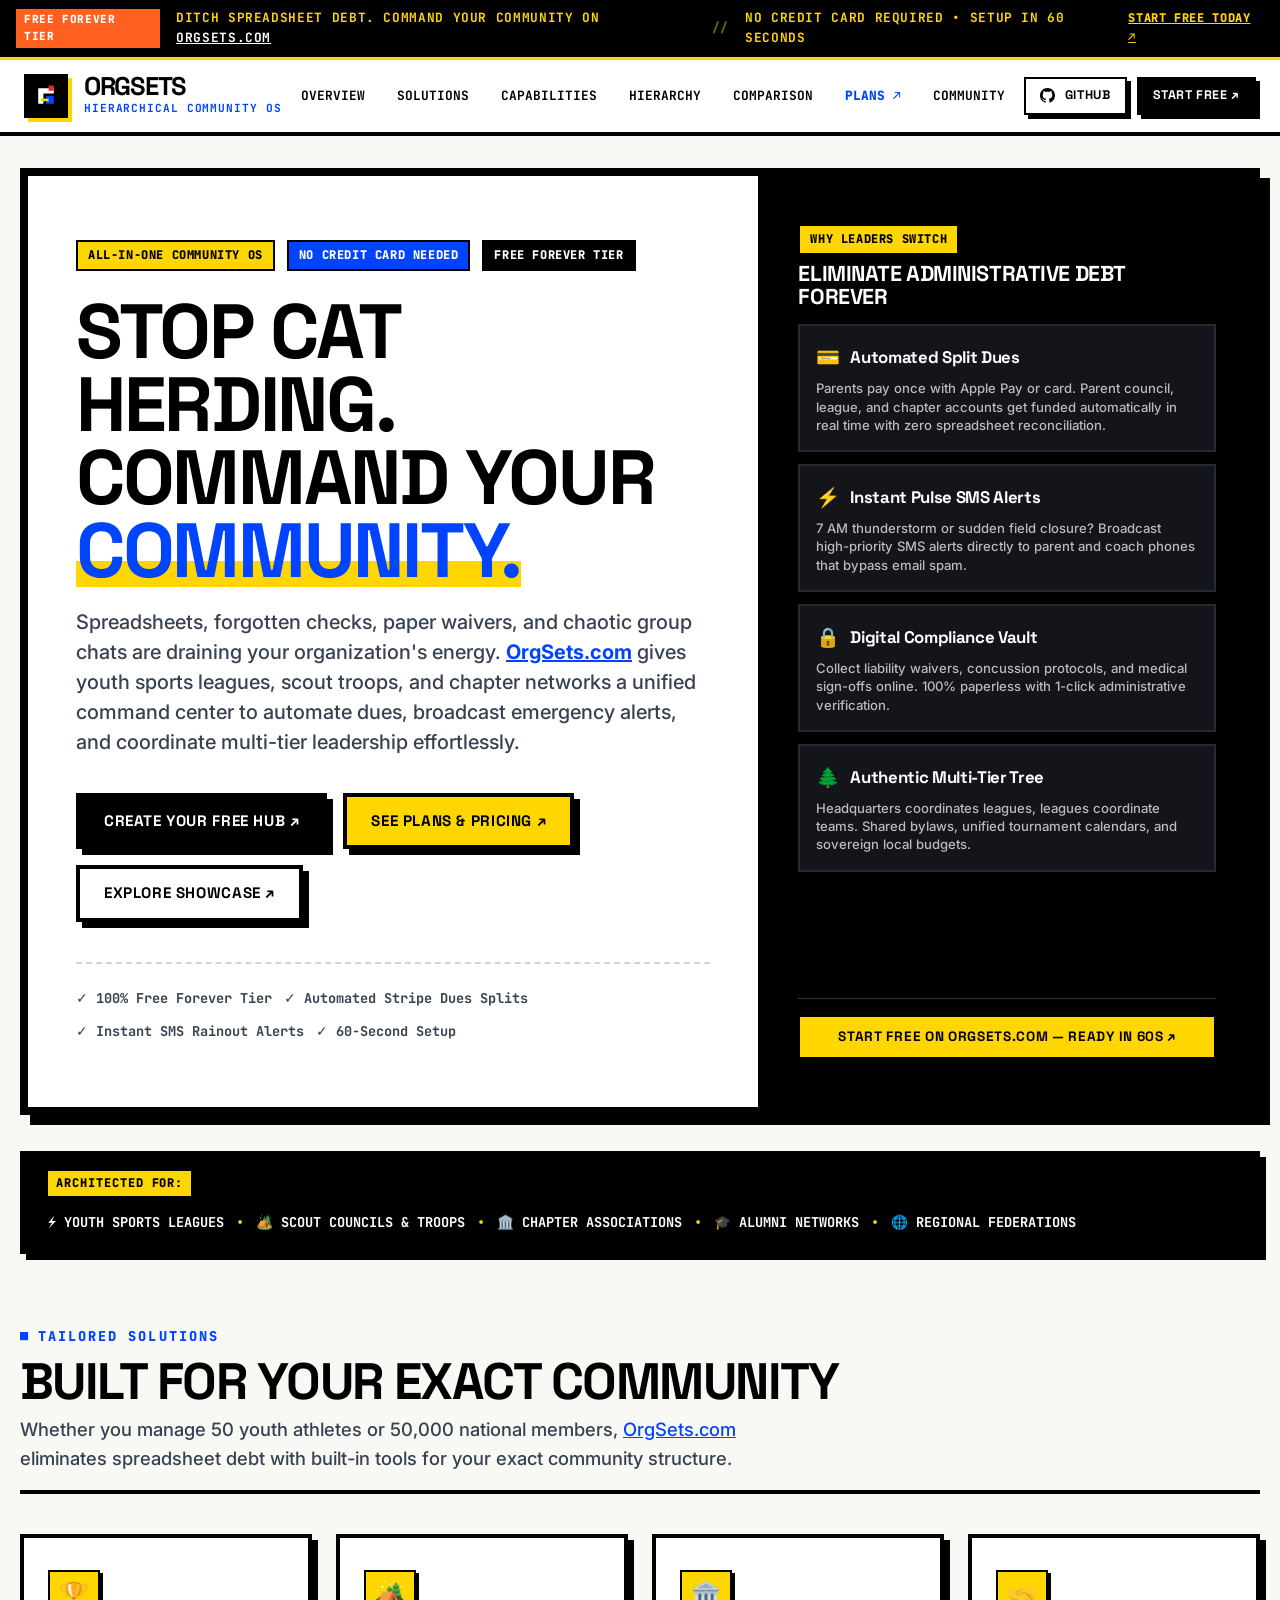
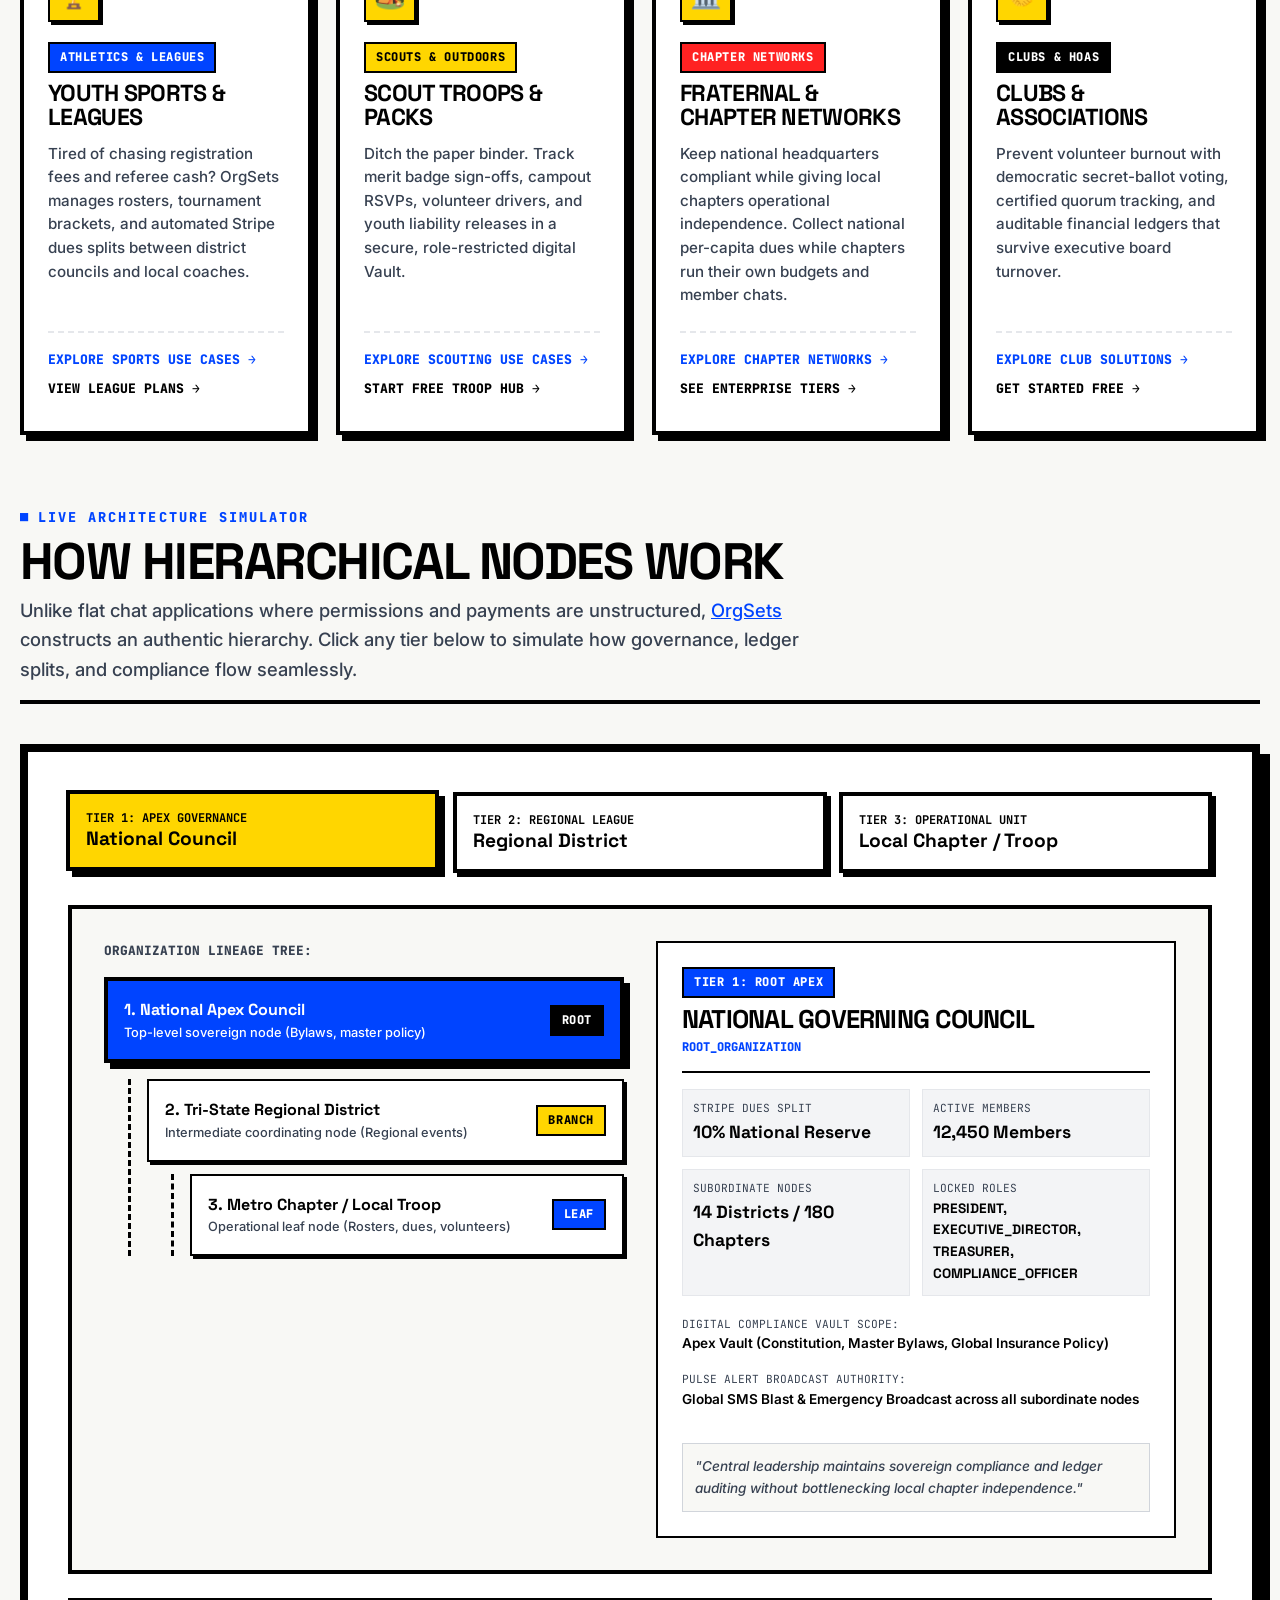
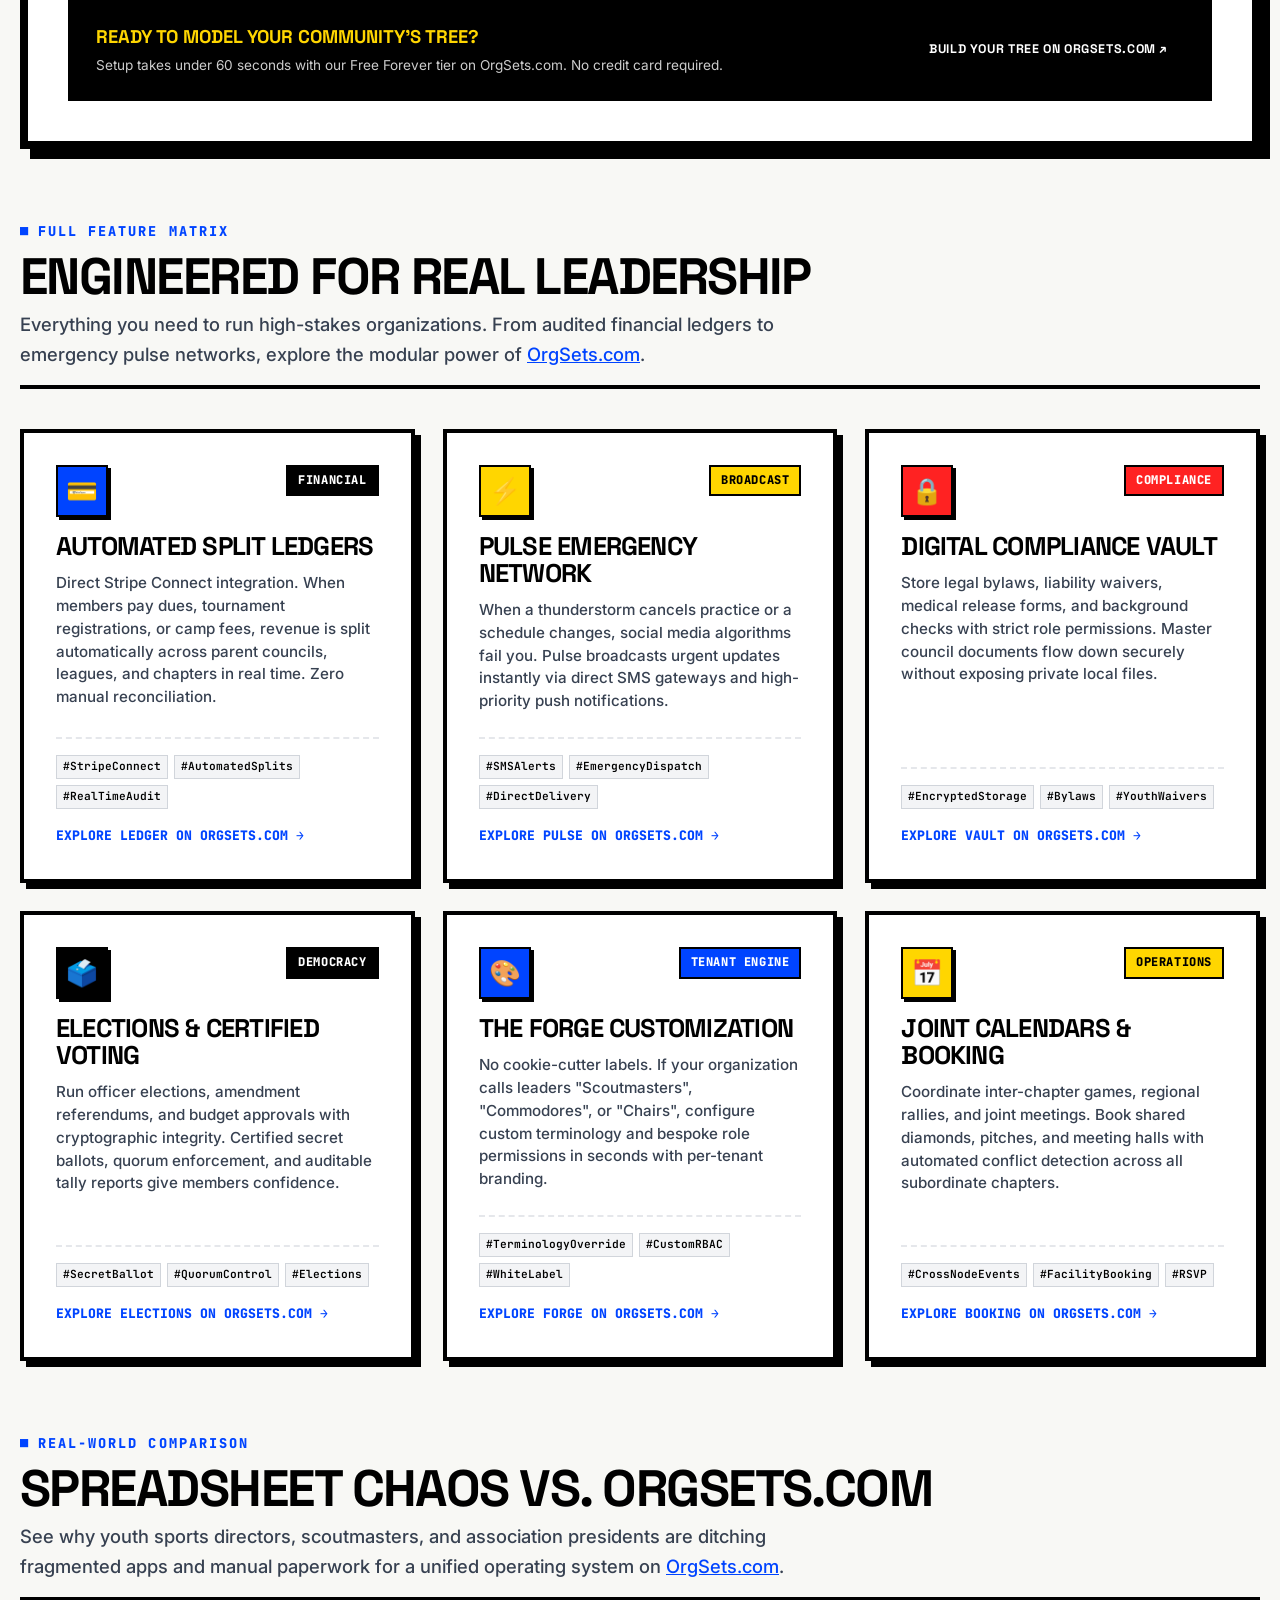
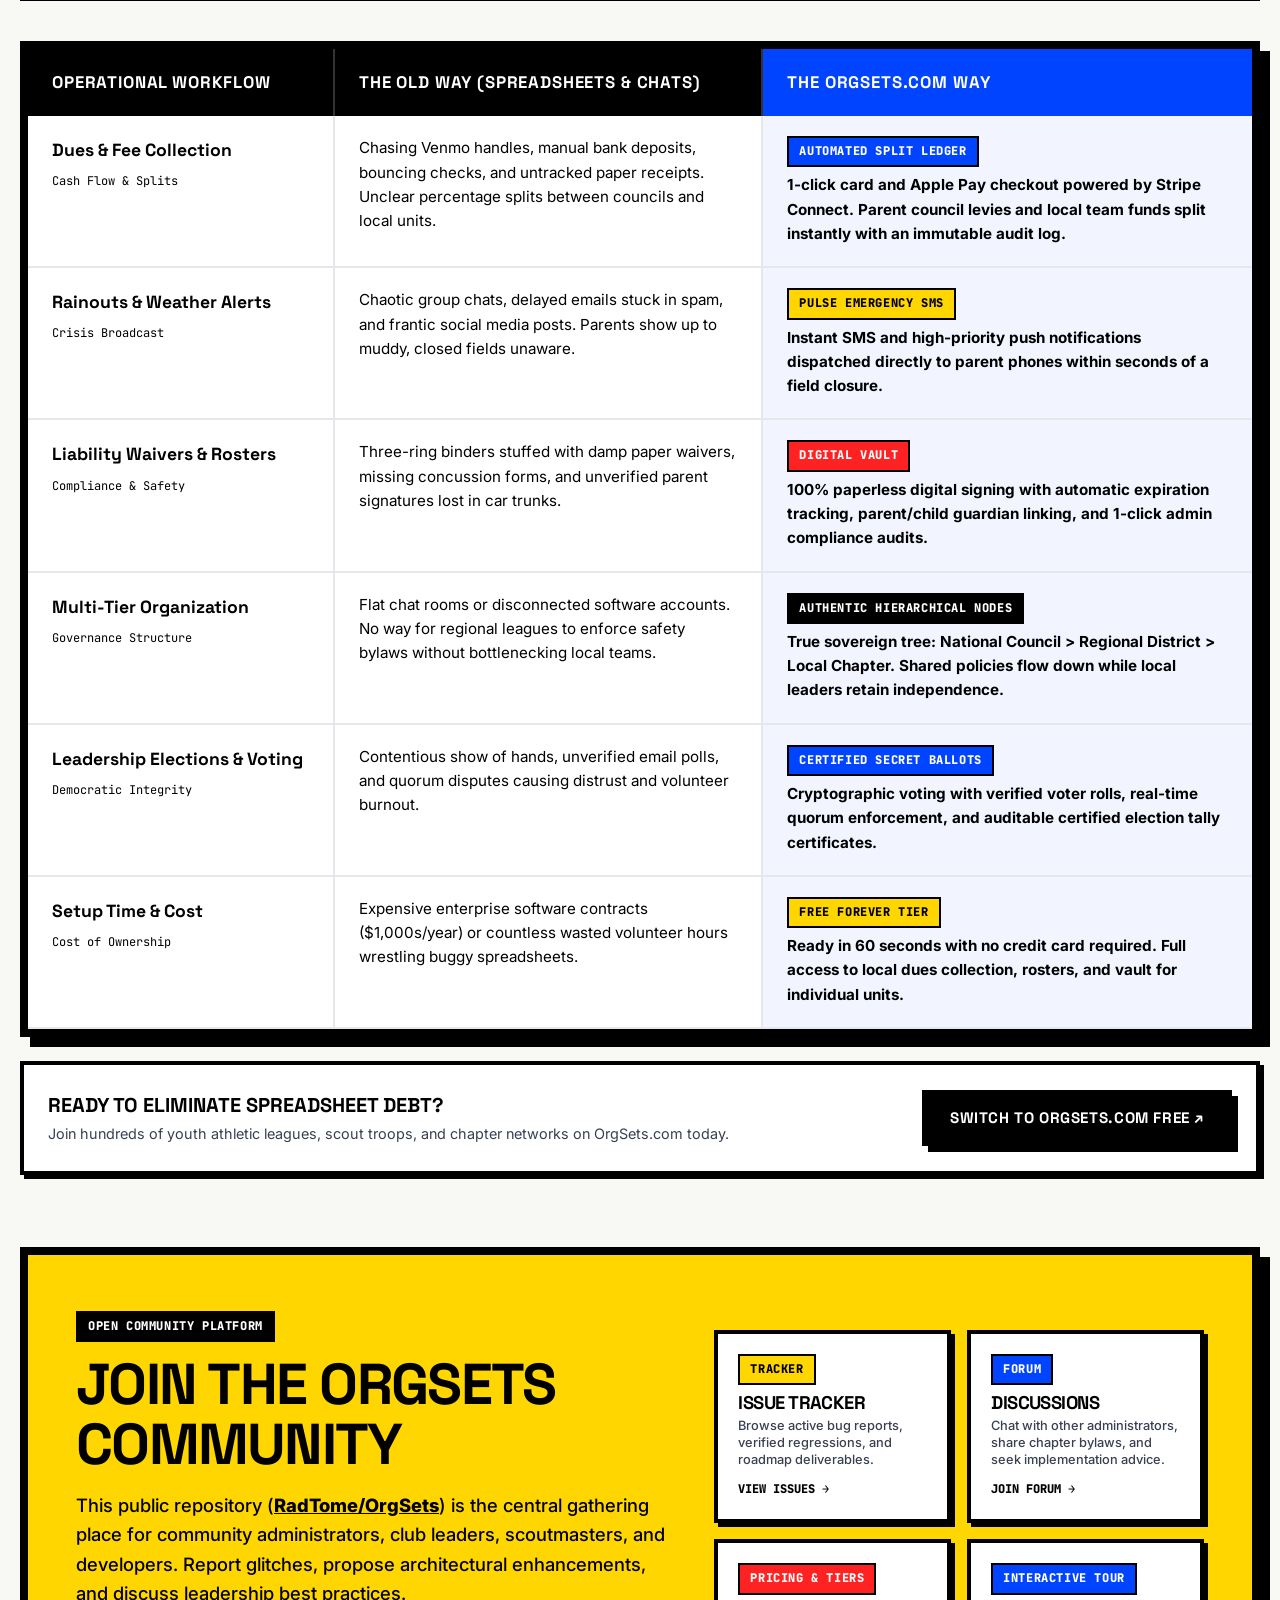
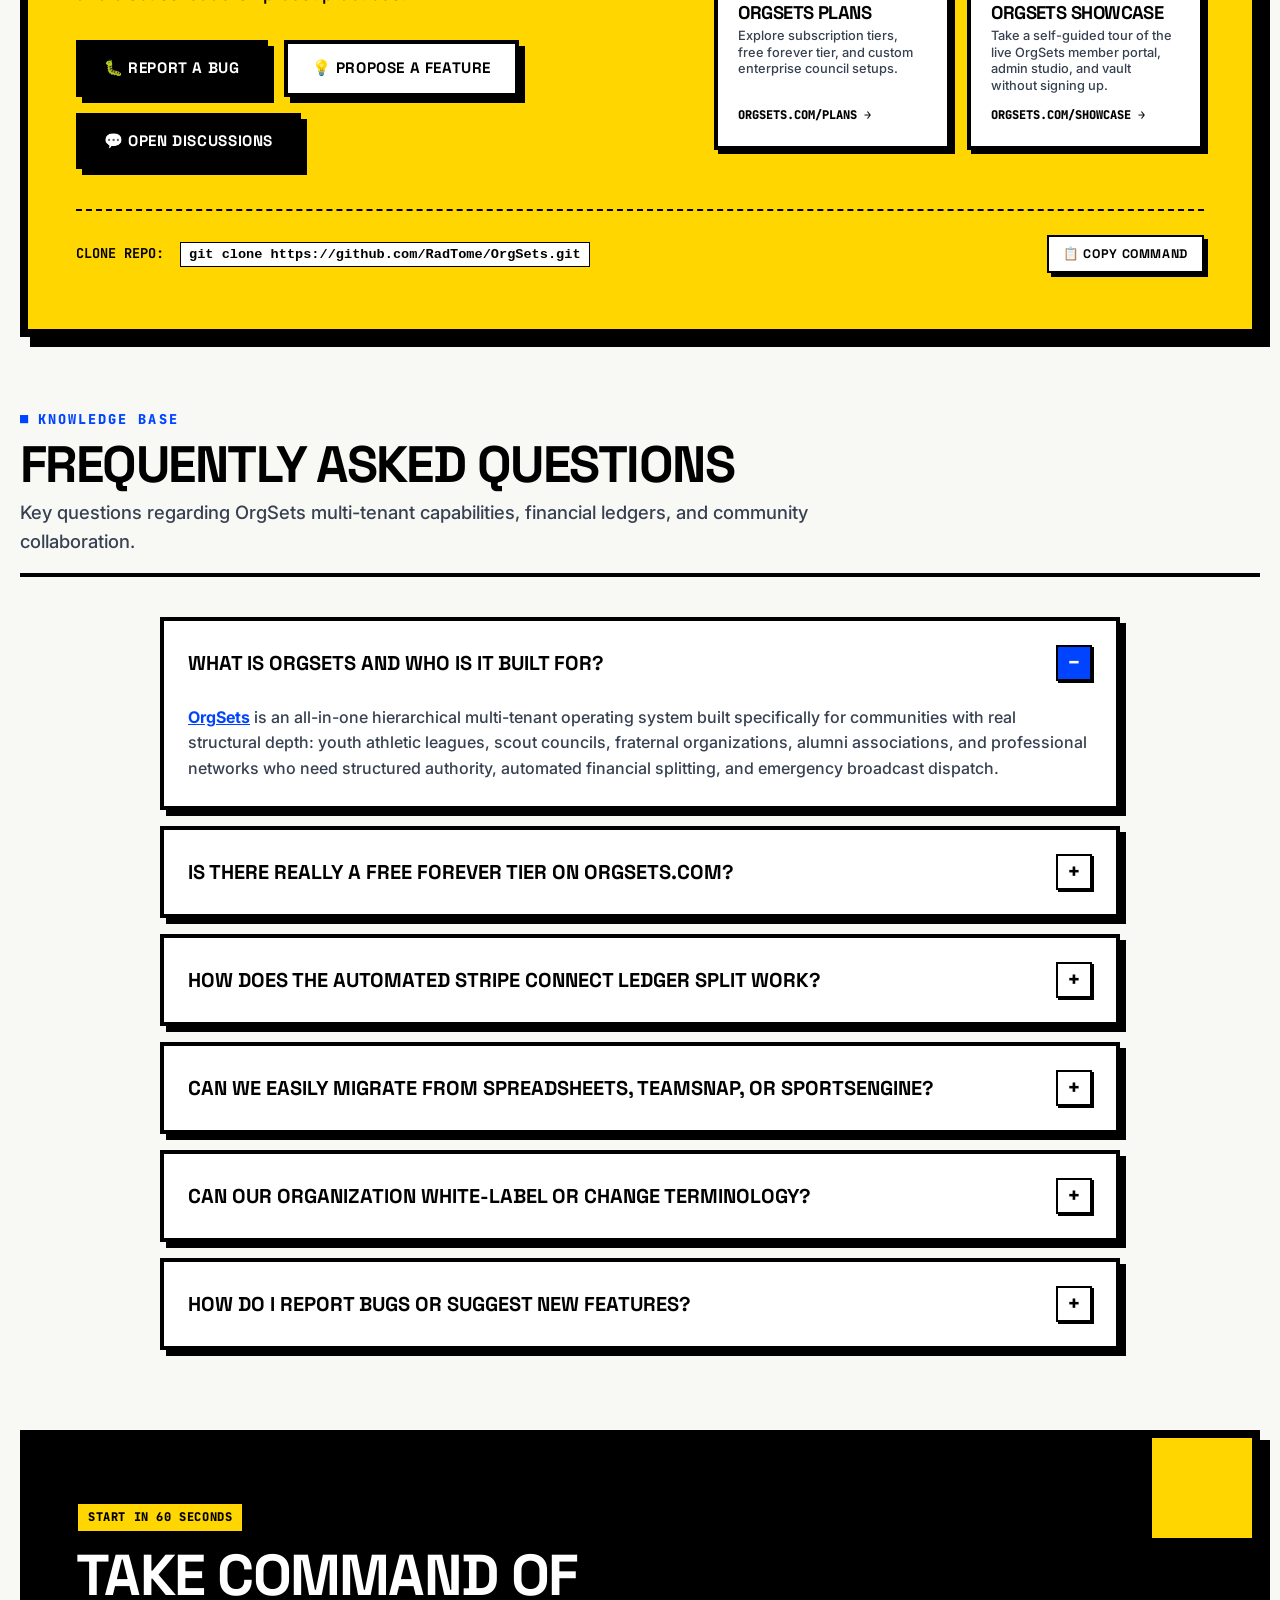
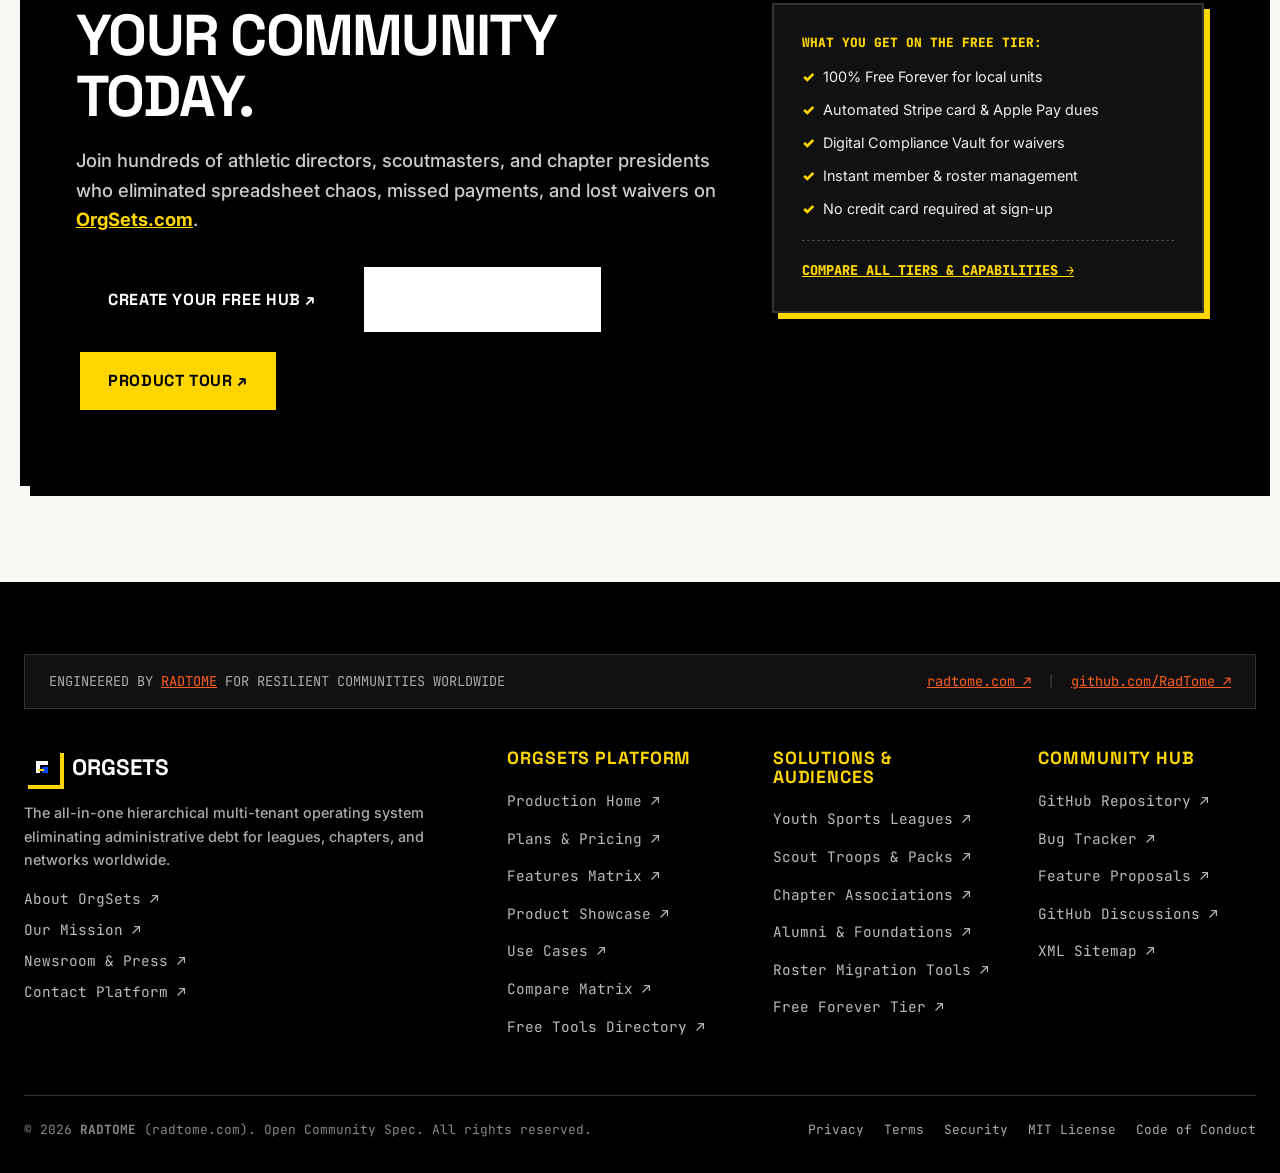
==== commit 9657e8b5: "feat(docs): focus GitHub Page on orgsets.com sales, adoption and SEO" ====
--- a/docs/index.html
+++ b/docs/index.html
@@ -6,22 +6,22 @@
   <meta http-equiv="X-UA-Compatible" content="IE=edge">
 
   <!-- ======================================================================
-       EXTREME SEO & DISCOVERABILITY METADATA
+       EXTREME SEO & DISCOVERABILITY METADATA (ADOPTION & CONVERSION FOCUSED)
        ====================================================================== -->
-  <title>OrgSets — Hierarchical Multi-Tenant Community & League Management | RadTome</title>
-  <meta name="title" content="OrgSets — Hierarchical Multi-Tenant Community & League Management | RadTome">
-  <meta name="description" content="Official community hub & architectural guide for OrgSets (orgsets.com). Built by RadTome (radtome.com), OrgSets delivers hierarchical multi-tenant infrastructure, Stripe Connect ledger splits, pulse SMS broadcasts, and digital compliance vaults for leagues, scout troops, and distributed networks.">
-  <meta name="keywords" content="OrgSets, orgsets.com, RadTome, radtome.com, hierarchical multi tenant, community management software, league management platform, youth athletics administration, scout troop software, club headquarters, stripe connect ledger auditing, emergency pulse alerts, digital compliance vault, democratic elections software, GraalVM native, Spring Boot 3.5, React 19, software project organization, saas factory, open source issue tracker">
-  <meta name="author" content="RadTome">
+  <title>OrgSets.com — The All-In-One Platform for Leagues, Troops &amp; Chapters | Free Forever Tier</title>
+  <meta name="title" content="OrgSets.com — The All-In-One Platform for Leagues, Troops &amp; Chapters | Free Forever Tier">
+  <meta name="description" content="Eliminate administrative debt with OrgSets (orgsets.com). Free forever tier for youth sports leagues, scout troops, and chapter networks. Automated Stripe dues splits, instant SMS emergency alerts, digital compliance vaults, and multi-tier hierarchy.">
+  <meta name="keywords" content="youth sports management software, league management platform, scout troop app, chapter management software, collect dues online stripe, sports emergency sms, digital liability waivers, democratic elections for clubs, free league software, orgsets, orgsets.com, RadTome">
+  <meta name="author" content="OrgSets / RadTome">
   <meta name="robots" content="index, follow, max-snippet:-1, max-image-preview:large, max-video-preview:-1">
   <link rel="canonical" href="https://radtome.github.io/OrgSets/">
 
   <!-- Open Graph / Facebook / LinkedIn -->
   <meta property="og:type" content="website">
   <meta property="og:url" content="https://radtome.github.io/OrgSets/">
-  <meta property="og:site_name" content="OrgSets Community Hub | RadTome">
-  <meta property="og:title" content="OrgSets — Hierarchical Multi-Tenant Community & League Platform">
-  <meta property="og:description" content="Command your community with infinite parent/child organization trees, automated Stripe ledger splits, and emergency pulse broadcasts. Engineered by RadTome.">
+  <meta property="og:site_name" content="OrgSets.com">
+  <meta property="og:title" content="OrgSets.com — Command Your Community With Zero Spreadsheet Debt">
+  <meta property="og:description" content="Automated Stripe dues collection, instant emergency SMS broadcasts, and digital compliance vaults for youth leagues, scout troops, and chapter networks. Start free!">
   <meta property="og:image" content="https://orgsets.com/social-preview.png">
   <meta property="og:image:width" content="1200">
   <meta property="og:image:height" content="630">
@@ -30,8 +30,8 @@
   <!-- Twitter Meta Tags -->
   <meta name="twitter:card" content="summary_large_image">
   <meta name="twitter:url" content="https://radtome.github.io/OrgSets/">
-  <meta name="twitter:title" content="OrgSets — Hierarchical Multi-Tenant Community & League Platform">
-  <meta name="twitter:description" content="Command your community with infinite parent/child organization trees, automated Stripe ledger splits, and emergency pulse broadcasts. Engineered by RadTome.">
+  <meta name="twitter:title" content="OrgSets.com — Command Your Community With Zero Spreadsheet Debt">
+  <meta name="twitter:description" content="Automated Stripe dues collection, instant emergency SMS broadcasts, and digital compliance vaults for youth leagues, scout troops, and chapter networks. Start free!">
   <meta name="twitter:image" content="https://orgsets.com/social-preview.png">
 
   <!-- Favicon and Brand Icons -->
@@ -53,7 +53,7 @@
         "name": "RadTome",
         "url": "https://radtome.com",
         "logo": "https://radtome.com/src/assets/logo.svg",
-        "description": "Software project organization and SaaS factory building high-utility developer tools, verified browser extensions, and cloud SaaS platforms.",
+        "description": "Software project organization building cloud platforms, developer tools, and SaaS products including OrgSets.",
         "sameAs": [
           "https://github.com/RadTome"
         ]
@@ -64,8 +64,8 @@
         "name": "OrgSets",
         "url": "https://orgsets.com",
         "applicationCategory": "BusinessApplication",
-        "operatingSystem": "All modern browsers (Web, Mobile, Desktop)",
-        "description": "Full-stack multi-tenant platform bridging casual social groups and enterprise software. Scalable hierarchical workspace supporting node/sub-node headquarters, democratic governance elections, compliance vaults, communication pulse alerts, and automated Stripe Connect ledger auditing.",
+        "operatingSystem": "All modern web browsers (Desktop, Tablet, Mobile)",
+        "description": "All-in-one hierarchical operating system for leagues, chapters, scout troops, and associations. Features automated Stripe Connect dues splits, emergency SMS broadcasts, digital compliance vaults, and custom role governance.",
         "publisher": {
           "@id": "https://radtome.com/#organization"
         },
@@ -73,13 +73,13 @@
           "@type": "Offer",
           "price": "0.00",
           "priceCurrency": "USD",
-          "category": "Free Tier & Tiered Organization Subscriptions"
+          "category": "Free Forever Tier Available"
         },
         "featureList": [
-          "Hierarchical Node Trees (Infinite Parent/Child line of authority)",
-          "Automated Stripe Connect Dues Splits & Ledger Audits",
+          "Hierarchical Organization Tree (National Council -> Regional League -> Local Chapter)",
+          "Automated Dues Collection with Real-Time Stripe Connect Splits",
           "Pulse Multi-Channel Emergency SMS & Webhook Broadcasts",
-          "Digital Compliance Vault with Hierarchical Document Permissions",
+          "Digital Compliance Vault with Hierarchical Parent/Child Document Sign-offs",
           "Democratic Secret-Ballot Elections & Certified Quorum",
           "The Forge: Tenant Brand, Terminology & Custom Role Engine"
         ]
@@ -88,36 +88,12 @@
         "@type": "WebSite",
         "@id": "https://radtome.github.io/OrgSets/#website",
         "url": "https://radtome.github.io/OrgSets/",
-        "name": "OrgSets Community Hub & Open Issue Tracker",
-        "description": "Public documentation, community issue tracking, and architectural knowledge base for OrgSets by RadTome.",
+        "name": "OrgSets Community Hub & Documentation",
+        "description": "Public documentation, interactive feature demos, and adoption hub for OrgSets.com.",
         "publisher": {
           "@id": "https://radtome.com/#organization"
         },
         "inLanguage": "en-US"
-      },
-      {
-        "@type": "BreadcrumbList",
-        "@id": "https://radtome.github.io/OrgSets/#breadcrumbs",
-        "itemListElement": [
-          {
-            "@type": "ListItem",
-            "position": 1,
-            "name": "RadTome",
-            "item": "https://radtome.com"
-          },
-          {
-            "@type": "ListItem",
-            "position": 2,
-            "name": "OrgSets Platform",
-            "item": "https://orgsets.com"
-          },
-          {
-            "@type": "ListItem",
-            "position": 3,
-            "name": "Community Hub & Docs",
-            "item": "https://radtome.github.io/OrgSets/"
-          }
-        ]
       },
       {
         "@type": "FAQPage",
@@ -125,42 +101,26 @@
         "mainEntity": [
           {
             "@type": "Question",
-            "name": "What is OrgSets and how does it differ from traditional community tools?",
+            "name": "What is OrgSets.com and how does it help community administrators?",
             "acceptedAnswer": {
               "@type": "Answer",
-              "text": "OrgSets (https://orgsets.com) is a hierarchical multi-tenant software platform created by RadTome (https://radtome.com). Unlike Discord, Slack, or generic spreadsheets that treat communities as flat rooms, OrgSets models authentic human organizational structure: regional councils, local chapters, and squads with sovereign bylaws, automated revenue splitting via Stripe Connect, and emergency pulse notifications."
+              "text": "OrgSets.com is an all-in-one platform built for youth leagues, scout troops, fraternal orders, and chapter networks. It replaces spreadsheets and disjointed apps by automating dues collection via Stripe, delivering instant rainout SMS alerts, and storing digital liability waivers in a secure Vault."
             }
           },
           {
             "@type": "Question",
-            "name": "Who is the parent company behind OrgSets?",
+            "name": "Is there a free tier to try OrgSets.com?",
             "acceptedAnswer": {
               "@type": "Answer",
-              "text": "OrgSets is built and maintained by RadTome (https://radtome.com), a software project organization and SaaS factory specializing in GraalVM Native compilation, Spring Boot 3.5, React 19, and cloud developer tools like QuickSnipe, MCP Codex, and PrettyPrint."
+              "text": "Yes! OrgSets offers a 100% Free Forever Tier for individual chapters and local units with no credit card required. Upgrades are available for regional leagues and multi-tier councils."
             }
           },
           {
             "@type": "Question",
-            "name": "How does the hierarchical ledger split engine work?",
+            "name": "How does the automated Stripe Connect ledger split work?",
             "acceptedAnswer": {
               "@type": "Answer",
-              "text": "OrgSets connects directly with Stripe Connect. When a member pays dues at the local chapter level, custom rules automatically split the revenue (for example, 10% to the National Council, 25% to the Regional District, and 65% retained by the Local Chapter) in a single auditable transaction with zero manual reconciliation."
-            }
-          },
-          {
-            "@type": "Question",
-            "name": "How can I report bugs or request features for OrgSets?",
-            "acceptedAnswer": {
-              "@type": "Answer",
-              "text": "This public repository (https://github.com/RadTome/OrgSets) is the official public tracker for bug reports, feature requests, and community discussions. Users can submit issues via GitHub Forms or participate in open discussions."
-            }
-          },
-          {
-            "@type": "Question",
-            "name": "Can individual organizations customize their branding and terminology?",
-            "acceptedAnswer": {
-              "@type": "Answer",
-              "text": "Yes. Through 'The Forge' engine in OrgSets, every node can override its branding, color palette, custom roles, and domain terminology (e.g. calling sub-units 'Troops', 'Leagues', 'Guilds', or 'Branches')."
+              "text": "When members pay dues or tournament fees at the local chapter level, OrgSets automatically distributes funds up the tree (e.g. 10% to Council, 25% to District League, 65% retained locally) in a single transaction with complete audit logs."
             }
           }
         ]
@@ -173,17 +133,19 @@
 <body>
 
   <!-- ======================================================================
-       TOP NOTIFICATION TICKER
+       TOP NOTIFICATION TICKER (SALES & ADOPTION DRIVER)
        ====================================================================== -->
   <aside class="top-ticker" aria-label="System Announcement">
     <div class="ticker-content">
-      <span class="ticker-badge">RADTOME SYS</span>
-      <span>OrgSets Production SaaS is Live at <a href="https://orgsets.com" target="_blank" rel="noopener noreferrer" class="ticker-link">OrgSets.com</a></span>
+      <span class="ticker-badge">FREE FOREVER TIER</span>
+      <span>Ditch spreadsheet debt. Command your community on <a href="https://orgsets.com/plans" target="_blank" rel="noopener noreferrer" class="ticker-link">OrgSets.com</a></span>
       <span style="opacity: 0.5;">//</span>
-      <span>A Product of <a href="https://radtome.com" target="_blank" rel="noopener noreferrer" class="ticker-link">RadTome Software Project Organization</a></span>
+      <span>No Credit Card Required • Setup in 60 Seconds</span>
     </div>
     <div class="mono" style="font-size: 0.75rem;">
-      <span style="color: var(--radtome-cyan);">UTC:</span> <span id="live-clock">--:--:--</span>
+      <a href="https://orgsets.com/plans" target="_blank" rel="noopener noreferrer" style="color: var(--color-yellow); text-decoration: underline; font-weight: 800;">
+        START FREE TODAY ↗
+      </a>
     </div>
   </aside>
 
@@ -193,7 +155,7 @@
   <header class="header-nav" role="banner">
     <div class="nav-container">
       <div class="brand-logo-group">
-        <a href="#overview" class="brand-logo-box" title="OrgSets by RadTome">
+        <a href="#overview" class="brand-logo-box" title="OrgSets.com">
           <!-- Bauhaus Inline Geometric SVG -->
           <svg width="26" height="26" viewBox="0 0 100 100" fill="none" xmlns="http://www.w3.org/2000/svg">
             <rect width="100" height="100" fill="#000000"/>
@@ -205,18 +167,19 @@
         </a>
         <div class="brand-title-wrap">
           <a href="#overview" class="brand-title">ORGSETS</a>
-          <span class="brand-subtitle">BY RADTOME // COMMUNITY HUB</span>
+          <span class="brand-subtitle">HIERARCHICAL COMMUNITY OS</span>
         </div>
       </div>
 
       <nav aria-label="Main Navigation">
         <ul class="nav-links">
           <li><a href="#overview">Overview</a></li>
+          <li><a href="#solutions">Solutions</a></li>
           <li><a href="#features">Capabilities</a></li>
           <li><a href="#hierarchy-demo">Hierarchy</a></li>
+          <li><a href="#compare">Comparison</a></li>
+          <li><a href="https://orgsets.com/plans" target="_blank" rel="noopener noreferrer" style="color: var(--color-blue); font-weight: 800;">Plans ↗</a></li>
           <li><a href="#community">Community</a></li>
-          <li><a href="#faq">FAQ</a></li>
-          <li><a href="#radtome" class="nav-radtome-link">RadTome ↗</a></li>
         </ul>
       </nav>
 
@@ -225,8 +188,8 @@
           <svg width="15" height="15" viewBox="0 0 24 24" fill="currentColor" aria-hidden="true"><path d="M12 0c-6.626 0-12 5.373-12 12 0 5.302 3.438 9.8 8.207 11.387.599.111.793-.261.793-.577v-2.234c-3.338.726-4.033-1.416-4.033-1.416-.546-1.387-1.333-1.756-1.333-1.756-1.089-.745.083-.729.083-.729 1.205.084 1.839 1.237 1.839 1.237 1.07 1.834 2.807 1.304 3.492.997.107-.775.418-1.305.762-1.604-2.665-.305-5.467-1.334-5.467-5.931 0-1.311.469-2.381 1.236-3.221-.124-.303-.535-1.524.117-3.176 0 0 1.008-.322 3.301 1.23.957-.266 1.983-.399 3.003-.404 1.02.005 2.047.138 3.006.404 2.291-1.552 3.297-1.23 3.297-1.23.653 1.653.242 2.874.118 3.176.77.84 1.235 1.911 1.235 3.221 0 4.609-2.807 5.624-5.479 5.921.43.372.823 1.102.823 2.222v3.293c0 .319.192.694.801.576 4.765-1.589 8.199-6.086 8.199-11.386 0-6.627-5.373-12-12-12z"/></svg>
           <span>GITHUB</span>
         </a>
-        <a href="https://orgsets.com" target="_blank" rel="noopener noreferrer" class="btn btn-primary btn-sm" title="Launch OrgSets.com">
-          <span>ORGSETS.COM ↗</span>
+        <a href="https://orgsets.com/plans" target="_blank" rel="noopener noreferrer" class="btn btn-primary btn-sm" title="Create Free Organization on OrgSets.com">
+          <span>START FREE ↗</span>
         </a>
         <button class="mobile-menu-btn" aria-label="Toggle Navigation" aria-expanded="false">☰</button>
       </div>
@@ -238,78 +201,103 @@
        ====================================================================== -->
   <main class="outer-frame" id="overview">
 
-    <!-- HERO SECTION (BAUHAUS SPLIT GRID) -->
+    <!-- HERO SECTION (SALES & CONVERSION ORIENTED) -->
     <section class="hero-box">
       <div class="hero-grid">
         <div class="hero-content">
           <div class="hero-meta">
-            <span class="badge badge-yellow">COMMUNITY HUB &amp; DOCS</span>
-            <span class="badge badge-blue">CANONICAL SAAS: ORGSETS.COM</span>
-            <span class="badge badge-orange">PARENT: RADTOME.COM</span>
+            <span class="badge badge-yellow">ALL-IN-ONE COMMUNITY OS</span>
+            <span class="badge badge-blue">NO CREDIT CARD NEEDED</span>
+            <span class="badge badge-black">FREE FOREVER TIER</span>
           </div>
 
           <h1 class="hero-title">
+            STOP CAT HERDING.<br>
             COMMAND YOUR <span class="highlight-blue">COMMUNITY.</span>
           </h1>
 
           <p class="hero-description">
-            Stop herding cats with flat spreadsheets and scattered group chats. <strong><a href="https://orgsets.com" target="_blank" rel="noopener noreferrer" style="color: var(--color-blue); text-decoration: underline;">OrgSets.com</a></strong> is the hierarchical multi-tenant operating system for leagues, chapters, scout troops, and associations to eliminate administrative debt forever.
+            Spreadsheets, forgotten checks, paper waivers, and chaotic group chats are draining your organization's energy. <strong><a href="https://orgsets.com" target="_blank" rel="noopener noreferrer" style="color: var(--color-blue); text-decoration: underline;">OrgSets.com</a></strong> gives youth sports leagues, scout troops, and chapter networks a unified command center to automate dues, broadcast emergency alerts, and coordinate multi-tier leadership effortlessly.
           </p>
 
           <div class="hero-ctas">
-            <a href="https://orgsets.com" target="_blank" rel="noopener noreferrer" class="btn btn-primary">
-              LAUNCH PRODUCTION SAAS ↗
-            </a>
-            <a href="https://github.com/RadTome/OrgSets/issues" target="_blank" rel="noopener noreferrer" class="btn btn-accent">
-              OPEN AN ISSUE / FEATURE ↗
-            </a>
-            <a href="https://github.com/RadTome/OrgSets/discussions" target="_blank" rel="noopener noreferrer" class="btn btn-outline">
-              JOIN DISCUSSIONS
+            <a href="https://orgsets.com/plans" target="_blank" rel="noopener noreferrer" class="btn btn-primary">
+              CREATE YOUR FREE HUB ↗
+            </a>
+            <a href="https://orgsets.com/plans" target="_blank" rel="noopener noreferrer" class="btn btn-accent">
+              SEE PLANS &amp; PRICING ↗
+            </a>
+            <a href="https://orgsets.com/showcase" target="_blank" rel="noopener noreferrer" class="btn btn-outline">
+              EXPLORE SHOWCASE ↗
             </a>
           </div>
 
           <div class="hero-badges-row">
-            <div><strong>Stack:</strong> Java 21 GraalVM Native / Spring Boot 3.5</div>
-            <div><strong>Frontend:</strong> React 19 + Bauhaus System</div>
-            <div><strong>Ledger:</strong> Stripe Connect Real-Time Splits</div>
-            <div><strong>Parent:</strong> <a href="https://radtome.com" target="_blank" rel="noopener noreferrer" style="text-decoration: underline;">RadTome</a></div>
+            <div>✓ <strong>100% Free Forever Tier</strong></div>
+            <div>✓ <strong>Automated Stripe Dues Splits</strong></div>
+            <div>✓ <strong>Instant SMS Rainout Alerts</strong></div>
+            <div>✓ <strong>60-Second Setup</strong></div>
           </div>
         </div>
 
         <div class="hero-sidebar">
           <div>
-            <div class="sidebar-terminal-header">
-              <div class="terminal-dots">
-                <span class="terminal-dot dot-red"></span>
-                <span class="terminal-dot dot-yellow"></span>
-                <span class="terminal-dot dot-green"></span>
-              </div>
-              <span class="mono" style="color: var(--radtome-cyan);">radtome_kernel // telemetry</span>
-            </div>
-
-            <div class="sidebar-metric-card">
-              <div class="metric-label">ARCHITECTURE PROFILE</div>
-              <div class="metric-value">GRAALVM AOT</div>
-              <div class="metric-desc">Spring Boot 3.5 native image with sub-45ms cold boot latency and zero JVM reflection overhead.</div>
-            </div>
-
-            <div class="sidebar-metric-card">
-              <div class="metric-label">ORGANIZATIONAL DEPTH</div>
-              <div class="metric-value">N-TIER TREE</div>
-              <div class="metric-desc">Infinite hierarchical parent/child inheritance with sandboxed role RBAC and automated dues cascades.</div>
-            </div>
-
-            <div class="sidebar-metric-card">
-              <div class="metric-label">DISPATCH &amp; BROADCAST</div>
-              <div class="metric-value">PULSE SMS</div>
-              <div class="metric-desc">Multi-channel priority alerts bypass spam filters for emergency cancellations and urgent notices.</div>
-            </div>
-          </div>
-
-          <div style="border-top: 1px solid #333; padding-top: 16px; margin-top: 24px;">
-            <p style="font-size: 0.8rem; color: #AAA; font-family: var(--font-mono);">
-              "Engineered by RadTome as a flagship SaaS platform to unify community governance, financial auditing, and document compliance."
-            </p>
+            <div style="margin-bottom: 16px;">
+              <span class="badge badge-yellow" style="margin-bottom: 8px;">WHY LEADERS SWITCH</span>
+              <h3 style="font-family: var(--font-display); font-size: 1.35rem; color: var(--color-white); letter-spacing: -0.02em;">
+                ELIMINATE ADMINISTRATIVE DEBT FOREVER
+              </h3>
+            </div>
+
+            <!-- Benefit 1: Dues Splits -->
+            <div class="sidebar-benefit-card">
+              <div class="benefit-header">
+                <span class="benefit-icon">💳</span>
+                <span class="benefit-title">Automated Split Dues</span>
+              </div>
+              <p class="benefit-desc">
+                Parents pay once with Apple Pay or card. Parent council, league, and chapter accounts get funded automatically in real time with zero spreadsheet reconciliation.
+              </p>
+            </div>
+
+            <!-- Benefit 2: Instant Pulse SMS -->
+            <div class="sidebar-benefit-card">
+              <div class="benefit-header">
+                <span class="benefit-icon">⚡</span>
+                <span class="benefit-title">Instant Pulse SMS Alerts</span>
+              </div>
+              <p class="benefit-desc">
+                7 AM thunderstorm or sudden field closure? Broadcast high-priority SMS alerts directly to parent and coach phones that bypass email spam.
+              </p>
+            </div>
+
+            <!-- Benefit 3: Digital Vault -->
+            <div class="sidebar-benefit-card">
+              <div class="benefit-header">
+                <span class="benefit-icon">🔒</span>
+                <span class="benefit-title">Digital Compliance Vault</span>
+              </div>
+              <p class="benefit-desc">
+                Collect liability waivers, concussion protocols, and medical sign-offs online. 100% paperless with 1-click administrative verification.
+              </p>
+            </div>
+
+            <!-- Benefit 4: Real Hierarchy -->
+            <div class="sidebar-benefit-card">
+              <div class="benefit-header">
+                <span class="benefit-icon">🌲</span>
+                <span class="benefit-title">Authentic Multi-Tier Tree</span>
+              </div>
+              <p class="benefit-desc">
+                Headquarters coordinates leagues, leagues coordinate teams. Shared bylaws, unified tournament calendars, and sovereign local budgets.
+              </p>
+            </div>
+          </div>
+
+          <div style="border-top: 1px solid #333; padding-top: 16px; margin-top: 16px;">
+            <a href="https://orgsets.com/plans" target="_blank" rel="noopener noreferrer" class="btn btn-accent btn-sm" style="width: 100%; text-align: center; height: 44px; font-size: 0.85rem;">
+              START FREE ON ORGSETS.COM — READY IN 60s ↗
+            </a>
           </div>
         </div>
       </div>
@@ -334,6 +322,103 @@
         </div>
       </div>
     </div>
+
+    <!-- ====================================================================
+         TARGET AUDIENCES / USE CASES SECTION
+         ==================================================================== -->
+    <section class="section-wrapper" id="solutions">
+      <div class="section-header">
+        <div class="section-pretitle">
+          <span>■</span> TAILORED SOLUTIONS
+        </div>
+        <h2 class="section-title">BUILT FOR YOUR EXACT COMMUNITY</h2>
+        <p class="section-subtitle">
+          Whether you manage 50 youth athletes or 50,000 national members, <a href="https://orgsets.com" target="_blank" rel="noopener noreferrer" style="color: var(--color-blue); text-decoration: underline;">OrgSets.com</a> eliminates spreadsheet debt with built-in tools for your exact community structure.
+        </p>
+      </div>
+
+      <div class="solutions-grid">
+        <!-- Solution 1: Youth Sports -->
+        <div class="solution-card">
+          <div>
+            <div class="solution-icon-wrap">🏆</div>
+            <span class="badge badge-blue" style="margin-bottom: 8px;">ATHLETICS &amp; LEAGUES</span>
+            <h3>Youth Sports &amp; Leagues</h3>
+            <p>
+              Tired of chasing registration fees and referee cash? OrgSets manages rosters, tournament brackets, and automated Stripe dues splits between district councils and local coaches.
+            </p>
+          </div>
+          <div style="display: flex; flex-direction: column; gap: 8px; border-top: 2px dashed var(--color-gray-200); padding-top: 16px;">
+            <a href="https://orgsets.com/use-cases" target="_blank" rel="noopener noreferrer" class="solution-link">
+              EXPLORE SPORTS USE CASES →
+            </a>
+            <a href="https://orgsets.com/plans" target="_blank" rel="noopener noreferrer" class="solution-link" style="color: var(--color-black);">
+              VIEW LEAGUE PLANS →
+            </a>
+          </div>
+        </div>
+
+        <!-- Solution 2: Scout Troops -->
+        <div class="solution-card">
+          <div>
+            <div class="solution-icon-wrap">🏕️</div>
+            <span class="badge badge-yellow" style="margin-bottom: 8px;">SCOUTS &amp; OUTDOORS</span>
+            <h3>Scout Troops &amp; Packs</h3>
+            <p>
+              Ditch the paper binder. Track merit badge sign-offs, campout RSVPs, volunteer drivers, and youth liability releases in a secure, role-restricted digital Vault.
+            </p>
+          </div>
+          <div style="display: flex; flex-direction: column; gap: 8px; border-top: 2px dashed var(--color-gray-200); padding-top: 16px;">
+            <a href="https://orgsets.com/use-cases" target="_blank" rel="noopener noreferrer" class="solution-link">
+              EXPLORE SCOUTING USE CASES →
+            </a>
+            <a href="https://orgsets.com/plans" target="_blank" rel="noopener noreferrer" class="solution-link" style="color: var(--color-black);">
+              START FREE TROOP HUB →
+            </a>
+          </div>
+        </div>
+
+        <!-- Solution 3: Fraternal & Chapters -->
+        <div class="solution-card">
+          <div>
+            <div class="solution-icon-wrap">🏛️</div>
+            <span class="badge badge-red" style="margin-bottom: 8px;">CHAPTER NETWORKS</span>
+            <h3>Fraternal &amp; Chapter Networks</h3>
+            <p>
+              Keep national headquarters compliant while giving local chapters operational independence. Collect national per-capita dues while chapters run their own budgets and member chats.
+            </p>
+          </div>
+          <div style="display: flex; flex-direction: column; gap: 8px; border-top: 2px dashed var(--color-gray-200); padding-top: 16px;">
+            <a href="https://orgsets.com/use-cases" target="_blank" rel="noopener noreferrer" class="solution-link">
+              EXPLORE CHAPTER NETWORKS →
+            </a>
+            <a href="https://orgsets.com/plans" target="_blank" rel="noopener noreferrer" class="solution-link" style="color: var(--color-black);">
+              SEE ENTERPRISE TIERS →
+            </a>
+          </div>
+        </div>
+
+        <!-- Solution 4: Clubs & Nonprofits -->
+        <div class="solution-card">
+          <div>
+            <div class="solution-icon-wrap">🤝</div>
+            <span class="badge badge-black" style="margin-bottom: 8px;">CLUBS &amp; HOAs</span>
+            <h3>Clubs &amp; Associations</h3>
+            <p>
+              Prevent volunteer burnout with democratic secret-ballot voting, certified quorum tracking, and auditable financial ledgers that survive executive board turnover.
+            </p>
+          </div>
+          <div style="display: flex; flex-direction: column; gap: 8px; border-top: 2px dashed var(--color-gray-200); padding-top: 16px;">
+            <a href="https://orgsets.com/use-cases" target="_blank" rel="noopener noreferrer" class="solution-link">
+              EXPLORE CLUB SOLUTIONS →
+            </a>
+            <a href="https://orgsets.com/plans" target="_blank" rel="noopener noreferrer" class="solution-link" style="color: var(--color-black);">
+              GET STARTED FREE →
+            </a>
+          </div>
+        </div>
+      </div>
+    </section>
 
     <!-- ====================================================================
          INTERACTIVE HIERARCHY SIMULATOR
@@ -447,6 +532,16 @@
             </div>
           </div>
         </div>
+
+        <div style="margin-top: 24px; background: var(--color-black); color: var(--color-white); padding: 20px 24px; border: var(--border-thick); display: flex; flex-wrap: wrap; align-items: center; justify-content: space-between; gap: 16px;">
+          <div>
+            <strong style="font-family: var(--font-display); font-size: 1.15rem; display: block; color: var(--color-yellow);">READY TO MODEL YOUR COMMUNITY'S TREE?</strong>
+            <span style="font-size: 0.85rem; color: #CCC;">Setup takes under 60 seconds with our Free Forever tier on OrgSets.com. No credit card required.</span>
+          </div>
+          <a href="https://orgsets.com/plans" target="_blank" rel="noopener noreferrer" class="btn btn-primary btn-sm">
+            BUILD YOUR TREE ON ORGSETS.COM ↗
+          </a>
+        </div>
       </div>
     </section>
 
@@ -477,10 +572,15 @@
               Direct Stripe Connect integration. When members pay dues, tournament registrations, or camp fees, revenue is split automatically across parent councils, leagues, and chapters in real time. Zero manual reconciliation.
             </p>
           </div>
-          <div class="feature-tags">
-            <span class="feature-tag">#StripeConnect</span>
-            <span class="feature-tag">#AutomatedSplits</span>
-            <span class="feature-tag">#RealTimeAudit</span>
+          <div>
+            <div class="feature-tags">
+              <span class="feature-tag">#StripeConnect</span>
+              <span class="feature-tag">#AutomatedSplits</span>
+              <span class="feature-tag">#RealTimeAudit</span>
+            </div>
+            <a href="https://orgsets.com/features" target="_blank" rel="noopener noreferrer" class="feature-action-link">
+              EXPLORE LEDGER ON ORGSETS.COM →
+            </a>
           </div>
         </article>
 
@@ -496,10 +596,15 @@
               When a thunderstorm cancels practice or a schedule changes, social media algorithms fail you. Pulse broadcasts urgent updates instantly via direct SMS gateways and high-priority push notifications.
             </p>
           </div>
-          <div class="feature-tags">
-            <span class="feature-tag">#SMSAlerts</span>
-            <span class="feature-tag">#EmergencyDispatch</span>
-            <span class="feature-tag">#DirectDelivery</span>
+          <div>
+            <div class="feature-tags">
+              <span class="feature-tag">#SMSAlerts</span>
+              <span class="feature-tag">#EmergencyDispatch</span>
+              <span class="feature-tag">#DirectDelivery</span>
+            </div>
+            <a href="https://orgsets.com/features" target="_blank" rel="noopener noreferrer" class="feature-action-link">
+              EXPLORE PULSE ON ORGSETS.COM →
+            </a>
           </div>
         </article>
 
@@ -515,10 +620,15 @@
               Store legal bylaws, liability waivers, medical release forms, and background checks with strict role permissions. Master council documents flow down securely without exposing private local files.
             </p>
           </div>
-          <div class="feature-tags">
-            <span class="feature-tag">#EncryptedStorage</span>
-            <span class="feature-tag">#Bylaws</span>
-            <span class="feature-tag">#YouthWaivers</span>
+          <div>
+            <div class="feature-tags">
+              <span class="feature-tag">#EncryptedStorage</span>
+              <span class="feature-tag">#Bylaws</span>
+              <span class="feature-tag">#YouthWaivers</span>
+            </div>
+            <a href="https://orgsets.com/features" target="_blank" rel="noopener noreferrer" class="feature-action-link">
+              EXPLORE VAULT ON ORGSETS.COM →
+            </a>
           </div>
         </article>
 
@@ -534,10 +644,15 @@
               Run officer elections, amendment referendums, and budget approvals with cryptographic integrity. Certified secret ballots, quorum enforcement, and auditable tally reports give members confidence.
             </p>
           </div>
-          <div class="feature-tags">
-            <span class="feature-tag">#SecretBallot</span>
-            <span class="feature-tag">#QuorumControl</span>
-            <span class="feature-tag">#Elections</span>
+          <div>
+            <div class="feature-tags">
+              <span class="feature-tag">#SecretBallot</span>
+              <span class="feature-tag">#QuorumControl</span>
+              <span class="feature-tag">#Elections</span>
+            </div>
+            <a href="https://orgsets.com/features" target="_blank" rel="noopener noreferrer" class="feature-action-link">
+              EXPLORE ELECTIONS ON ORGSETS.COM →
+            </a>
           </div>
         </article>
 
@@ -553,10 +668,15 @@
               No cookie-cutter labels. If your organization calls leaders "Scoutmasters", "Commodores", or "Chairs", configure custom terminology and bespoke role permissions in seconds with per-tenant branding.
             </p>
           </div>
-          <div class="feature-tags">
-            <span class="feature-tag">#TerminologyOverride</span>
-            <span class="feature-tag">#CustomRBAC</span>
-            <span class="feature-tag">#WhiteLabel</span>
+          <div>
+            <div class="feature-tags">
+              <span class="feature-tag">#TerminologyOverride</span>
+              <span class="feature-tag">#CustomRBAC</span>
+              <span class="feature-tag">#WhiteLabel</span>
+            </div>
+            <a href="https://orgsets.com/features" target="_blank" rel="noopener noreferrer" class="feature-action-link">
+              EXPLORE FORGE ON ORGSETS.COM →
+            </a>
           </div>
         </article>
 
@@ -572,12 +692,134 @@
               Coordinate inter-chapter games, regional rallies, and joint meetings. Book shared diamonds, pitches, and meeting halls with automated conflict detection across all subordinate chapters.
             </p>
           </div>
-          <div class="feature-tags">
-            <span class="feature-tag">#CrossNodeEvents</span>
-            <span class="feature-tag">#FacilityBooking</span>
-            <span class="feature-tag">#RSVP</span>
+          <div>
+            <div class="feature-tags">
+              <span class="feature-tag">#CrossNodeEvents</span>
+              <span class="feature-tag">#FacilityBooking</span>
+              <span class="feature-tag">#RSVP</span>
+            </div>
+            <a href="https://orgsets.com/features" target="_blank" rel="noopener noreferrer" class="feature-action-link">
+              EXPLORE BOOKING ON ORGSETS.COM →
+            </a>
           </div>
         </article>
+      </div>
+    </section>
+
+    <!-- ====================================================================
+         COMPARISON SECTION: SPREADSHEET CHAOS VS ORGSETS.COM
+         ==================================================================== -->
+    <section class="section-wrapper" id="compare">
+      <div class="section-header">
+        <div class="section-pretitle">
+          <span>■</span> REAL-WORLD COMPARISON
+        </div>
+        <h2 class="section-title">SPREADSHEET CHAOS VS. ORGSETS.COM</h2>
+        <p class="section-subtitle">
+          See why youth sports directors, scoutmasters, and association presidents are ditching fragmented apps and manual paperwork for a unified operating system on <a href="https://orgsets.com" target="_blank" rel="noopener noreferrer" style="color: var(--color-blue); text-decoration: underline;">OrgSets.com</a>.
+        </p>
+      </div>
+
+      <div class="comparison-table-wrap">
+        <table class="comparison-table">
+          <thead>
+            <tr>
+              <th style="width: 25%;">OPERATIONAL WORKFLOW</th>
+              <th style="width: 35%;">THE OLD WAY (SPREADSHEETS &amp; CHATS)</th>
+              <th class="col-highlight" style="width: 40%;">THE ORGSETS.COM WAY</th>
+            </tr>
+          </thead>
+          <tbody>
+            <tr>
+              <td>
+                <span class="comparison-feature-name">Dues &amp; Fee Collection</span>
+                <span class="mono" style="font-size: 0.75rem; color: var(--color-gray-600);">Cash Flow &amp; Splits</span>
+              </td>
+              <td>
+                Chasing Venmo handles, manual bank deposits, bouncing checks, and untracked paper receipts. Unclear percentage splits between councils and local units.
+              </td>
+              <td class="col-orgsets">
+                <span class="badge badge-blue" style="margin-bottom: 6px;">AUTOMATED SPLIT LEDGER</span><br>
+                1-click card and Apple Pay checkout powered by Stripe Connect. Parent council levies and local team funds split instantly with an immutable audit log.
+              </td>
+            </tr>
+            <tr>
+              <td>
+                <span class="comparison-feature-name">Rainouts &amp; Weather Alerts</span>
+                <span class="mono" style="font-size: 0.75rem; color: var(--color-gray-600);">Crisis Broadcast</span>
+              </td>
+              <td>
+                Chaotic group chats, delayed emails stuck in spam, and frantic social media posts. Parents show up to muddy, closed fields unaware.
+              </td>
+              <td class="col-orgsets">
+                <span class="badge badge-yellow" style="margin-bottom: 6px;">PULSE EMERGENCY SMS</span><br>
+                Instant SMS and high-priority push notifications dispatched directly to parent phones within seconds of a field closure.
+              </td>
+            </tr>
+            <tr>
+              <td>
+                <span class="comparison-feature-name">Liability Waivers &amp; Rosters</span>
+                <span class="mono" style="font-size: 0.75rem; color: var(--color-gray-600);">Compliance &amp; Safety</span>
+              </td>
+              <td>
+                Three-ring binders stuffed with damp paper waivers, missing concussion forms, and unverified parent signatures lost in car trunks.
+              </td>
+              <td class="col-orgsets">
+                <span class="badge badge-red" style="margin-bottom: 6px;">DIGITAL VAULT</span><br>
+                100% paperless digital signing with automatic expiration tracking, parent/child guardian linking, and 1-click admin compliance audits.
+              </td>
+            </tr>
+            <tr>
+              <td>
+                <span class="comparison-feature-name">Multi-Tier Organization</span>
+                <span class="mono" style="font-size: 0.75rem; color: var(--color-gray-600);">Governance Structure</span>
+              </td>
+              <td>
+                Flat chat rooms or disconnected software accounts. No way for regional leagues to enforce safety bylaws without bottlenecking local teams.
+              </td>
+              <td class="col-orgsets">
+                <span class="badge badge-black" style="margin-bottom: 6px;">AUTHENTIC HIERARCHICAL NODES</span><br>
+                True sovereign tree: National Council &gt; Regional District &gt; Local Chapter. Shared policies flow down while local leaders retain independence.
+              </td>
+            </tr>
+            <tr>
+              <td>
+                <span class="comparison-feature-name">Leadership Elections &amp; Voting</span>
+                <span class="mono" style="font-size: 0.75rem; color: var(--color-gray-600);">Democratic Integrity</span>
+              </td>
+              <td>
+                Contentious show of hands, unverified email polls, and quorum disputes causing distrust and volunteer burnout.
+              </td>
+              <td class="col-orgsets">
+                <span class="badge badge-blue" style="margin-bottom: 6px;">CERTIFIED SECRET BALLOTS</span><br>
+                Cryptographic voting with verified voter rolls, real-time quorum enforcement, and auditable certified election tally certificates.
+              </td>
+            </tr>
+            <tr>
+              <td>
+                <span class="comparison-feature-name">Setup Time &amp; Cost</span>
+                <span class="mono" style="font-size: 0.75rem; color: var(--color-gray-600);">Cost of Ownership</span>
+              </td>
+              <td>
+                Expensive enterprise software contracts ($1,000s/year) or countless wasted volunteer hours wrestling buggy spreadsheets.
+              </td>
+              <td class="col-orgsets">
+                <span class="badge badge-yellow" style="margin-bottom: 6px;">FREE FOREVER TIER</span><br>
+                Ready in 60 seconds with no credit card required. Full access to local dues collection, rosters, and vault for individual units.
+              </td>
+            </tr>
+          </tbody>
+        </table>
+      </div>
+
+      <div style="margin-top: 24px; background: var(--color-white); border: var(--border-thick); padding: 24px; box-shadow: var(--shadow-brutal-sm); display: flex; flex-wrap: wrap; align-items: center; justify-content: space-between; gap: 16px;">
+        <div>
+          <strong style="font-family: var(--font-display); font-size: 1.25rem; display: block;">READY TO ELIMINATE SPREADSHEET DEBT?</strong>
+          <span style="font-size: 0.9rem; color: var(--color-gray-700);">Join hundreds of youth athletic leagues, scout troops, and chapter networks on OrgSets.com today.</span>
+        </div>
+        <a href="https://orgsets.com/plans" target="_blank" rel="noopener noreferrer" class="btn btn-primary">
+          SWITCH TO ORGSETS.COM FREE ↗
+        </a>
       </div>
     </section>
 
@@ -635,13 +877,13 @@
               <span class="mono" style="font-size: 0.75rem; font-weight: 800; margin-top: 12px;">ORGSETS.COM/PLANS →</span>
             </a>
 
-            <a href="https://radtome.com" target="_blank" rel="noopener noreferrer" class="action-card">
+            <a href="https://orgsets.com/showcase" target="_blank" rel="noopener noreferrer" class="action-card">
               <div>
-                <span class="badge badge-orange" style="margin-bottom: 8px;">PARENT ORG</span>
-                <h4>RadTome Factory</h4>
-                <p>Discover RadTome's engineering philosophy, developer tools, and cloud platforms.</p>
-              </div>
-              <span class="mono" style="font-size: 0.75rem; font-weight: 800; margin-top: 12px;">RADTOME.COM →</span>
+                <span class="badge badge-blue" style="margin-bottom: 8px;">INTERACTIVE TOUR</span>
+                <h4>OrgSets Showcase</h4>
+                <p>Take a self-guided tour of the live OrgSets member portal, admin studio, and vault without signing up.</p>
+              </div>
+              <span class="mono" style="font-size: 0.75rem; font-weight: 800; margin-top: 12px;">ORGSETS.COM/SHOWCASE →</span>
             </a>
           </div>
         </div>
@@ -681,7 +923,7 @@
           </button>
           <div class="faq-answer">
             <p>
-              <strong><a href="https://orgsets.com" target="_blank" rel="noopener noreferrer" style="color: var(--color-blue); text-decoration: underline;">OrgSets</a></strong> is an all-in-one hierarchical multi-tenant platform created by <strong><a href="https://radtome.com" target="_blank" rel="noopener noreferrer" style="color: var(--radtome-orange); text-decoration: underline;">RadTome</a></strong>. It is built specifically for communities with real structural depth: youth athletic leagues, scout councils, fraternal organizations, alumni associations, and professional networks who need structured authority, automated financial splitting, and emergency broadcast dispatch.
+              <strong><a href="https://orgsets.com" target="_blank" rel="noopener noreferrer" style="color: var(--color-blue); text-decoration: underline;">OrgSets</a></strong> is an all-in-one hierarchical multi-tenant operating system built specifically for communities with real structural depth: youth athletic leagues, scout councils, fraternal organizations, alumni associations, and professional networks who need structured authority, automated financial splitting, and emergency broadcast dispatch.
             </p>
           </div>
         </div>
@@ -689,12 +931,12 @@
         <!-- FAQ Item 2 -->
         <div class="faq-item">
           <button class="faq-question" aria-expanded="false">
-            <span>What is RadTome and how does it relate to OrgSets?</span>
+            <span>Is there really a Free Forever Tier on OrgSets.com?</span>
             <div class="faq-indicator">+</div>
           </button>
           <div class="faq-answer">
             <p>
-              <strong><a href="https://radtome.com" target="_blank" rel="noopener noreferrer" style="color: var(--radtome-orange); text-decoration: underline;">RadTome</a></strong> is the parent software project organization and engineering factory behind OrgSets. RadTome develops high-utility developer platforms, Chrome Web Store extensions like QuickSnipe, edge registries like MCP Codex, and local-first utilities like PrettyPrint. RadTome engineers OrgSets with high-performance Java 21 GraalVM Native compilation and modern React 19 architecture.
+              Yes! <strong><a href="https://orgsets.com/plans" target="_blank" rel="noopener noreferrer" style="color: var(--color-blue); text-decoration: underline;">OrgSets.com</a></strong> offers a 100% Free Forever Tier for individual local chapters, teams, and scout troops. You get full access to online Stripe dues collection, roster tracking, and the Digital Compliance Vault with zero credit card required to start. Upgrade only when your organization expands to regional multi-tier leagues or requires custom white-label branding.
             </p>
           </div>
         </div>
@@ -715,12 +957,12 @@
         <!-- FAQ Item 4 -->
         <div class="faq-item">
           <button class="faq-question" aria-expanded="false">
-            <span>How do I report bugs or suggest new features?</span>
+            <span>Can we easily migrate from spreadsheets, TeamSnap, or SportsEngine?</span>
             <div class="faq-indicator">+</div>
           </button>
           <div class="faq-answer">
             <p>
-              Use this public repository! Head to <a href="https://github.com/RadTome/OrgSets/issues" target="_blank" rel="noopener noreferrer" style="color: var(--color-blue); text-decoration: underline;">GitHub Issues</a> to file bug reports using our structured form or submit a feature request. For open architectural discussions, tips, and workflow inquiries, participate in <a href="https://github.com/RadTome/OrgSets/discussions" target="_blank" rel="noopener noreferrer" style="color: var(--color-blue); text-decoration: underline;">GitHub Discussions</a>.
+              Yes. OrgSets provides 1-click CSV roster import tools and onboarding wizards. You can export your existing player and family rosters from spreadsheets or older sports tools and upload them directly in seconds. Learn more at <strong><a href="https://orgsets.com/tools" target="_blank" rel="noopener noreferrer" style="color: var(--color-blue); text-decoration: underline;">orgsets.com/tools</a></strong>.
             </p>
           </div>
         </div>
@@ -737,68 +979,95 @@
             </p>
           </div>
         </div>
+
+        <!-- FAQ Item 6 -->
+        <div class="faq-item">
+          <button class="faq-question" aria-expanded="false">
+            <span>How do I report bugs or suggest new features?</span>
+            <div class="faq-indicator">+</div>
+          </button>
+          <div class="faq-answer">
+            <p>
+              Use this public repository! Head to <a href="https://github.com/RadTome/OrgSets/issues" target="_blank" rel="noopener noreferrer" style="color: var(--color-blue); text-decoration: underline;">GitHub Issues</a> to file bug reports using our structured form or submit a feature request. For open architectural discussions, tips, and workflow inquiries, participate in <a href="https://github.com/RadTome/OrgSets/discussions" target="_blank" rel="noopener noreferrer" style="color: var(--color-blue); text-decoration: underline;">GitHub Discussions</a>.
+            </p>
+          </div>
+        </div>
       </div>
     </section>
 
+    <!-- ====================================================================
+         HIGH-CONVERTING CALL TO ACTION SECTION
+         ==================================================================== -->
+    <section class="conversion-cta-box">
+      <div class="conversion-cta-grid">
+        <div>
+          <span class="badge badge-yellow" style="margin-bottom: 12px;">START IN 60 SECONDS</span>
+          <h2 class="conversion-cta-title">
+            TAKE COMMAND OF YOUR COMMUNITY TODAY.
+          </h2>
+          <p class="conversion-cta-subtitle">
+            Join hundreds of athletic directors, scoutmasters, and chapter presidents who eliminated spreadsheet chaos, missed payments, and lost waivers on <strong><a href="https://orgsets.com" target="_blank" rel="noopener noreferrer" style="color: var(--color-yellow); text-decoration: underline;">OrgSets.com</a></strong>.
+          </p>
+          <div style="display: flex; gap: 16px; flex-wrap: wrap;">
+            <a href="https://orgsets.com/plans" target="_blank" rel="noopener noreferrer" class="btn btn-primary" style="font-size: 1rem; padding: 16px 28px;">
+              CREATE YOUR FREE HUB ↗
+            </a>
+            <a href="https://orgsets.com/use-cases" target="_blank" rel="noopener noreferrer" class="btn btn-outline" style="color: var(--color-white); border-color: var(--color-white); font-size: 1rem; padding: 16px 28px;">
+              SEE ALL USE CASES ↗
+            </a>
+            <a href="https://orgsets.com/showcase" target="_blank" rel="noopener noreferrer" class="btn btn-accent" style="font-size: 1rem; padding: 16px 28px;">
+              PRODUCT TOUR ↗
+            </a>
+          </div>
+        </div>
+
+        <div style="background: #111; border: 2px solid #333; padding: 28px; box-shadow: 6px 6px 0px var(--color-yellow);">
+          <div style="font-family: var(--font-mono); font-size: 0.8rem; color: var(--color-yellow); font-weight: 800; margin-bottom: 12px;">
+            WHAT YOU GET ON THE FREE TIER:
+          </div>
+          <ul style="list-style: none; display: flex; flex-direction: column; gap: 10px; font-size: 0.9rem; color: #EEE;">
+            <li style="display: flex; align-items: center; gap: 8px;">
+              <span style="color: var(--color-yellow); font-weight: 900;">✓</span> 100% Free Forever for local units
+            </li>
+            <li style="display: flex; align-items: center; gap: 8px;">
+              <span style="color: var(--color-yellow); font-weight: 900;">✓</span> Automated Stripe card &amp; Apple Pay dues
+            </li>
+            <li style="display: flex; align-items: center; gap: 8px;">
+              <span style="color: var(--color-yellow); font-weight: 900;">✓</span> Digital Compliance Vault for waivers
+            </li>
+            <li style="display: flex; align-items: center; gap: 8px;">
+              <span style="color: var(--color-yellow); font-weight: 900;">✓</span> Instant member &amp; roster management
+            </li>
+            <li style="display: flex; align-items: center; gap: 8px;">
+              <span style="color: var(--color-yellow); font-weight: 900;">✓</span> No credit card required at sign-up
+            </li>
+          </ul>
+          <div style="margin-top: 20px; border-top: 1px dashed #444; padding-top: 16px;">
+            <a href="https://orgsets.com/plans" target="_blank" rel="noopener noreferrer" style="color: var(--color-yellow); font-family: var(--font-mono); font-size: 0.85rem; font-weight: 800; text-decoration: underline;">
+              COMPARE ALL TIERS &amp; CAPABILITIES →
+            </a>
+          </div>
+        </div>
+      </div>
+    </section>
+
   </main>
 
   <!-- ======================================================================
-       BRUTALIST FOOTER WITH COMPLETE CROSS-LINKS & RADTOME SHOWCASE
+       BRUTALIST FOOTER WITH COMPLETE CROSS-LINKS & RADTOME ATTRIBUTION
        ====================================================================== -->
   <footer class="footer-main" id="radtome" role="contentinfo">
     <div class="footer-container">
 
-      <!-- RadTome Parent Company Engineering Showcase Panel -->
-      <div class="footer-radtome-banner">
-        <div class="footer-radtome-header">
-          <div class="footer-radtome-badges">
-            <span class="badge badge-orange">PARENT SOFTWARE FACTORY</span>
-            <span class="mono" style="color: #999; font-size: 0.75rem; letter-spacing: 0.08em;">RADTOME_SYS // FOUNDRY SPEC</span>
-          </div>
-          <a href="https://radtome.com" target="_blank" rel="noopener noreferrer" class="btn btn-radtome btn-sm">
-            VISIT RADTOME.COM ↗
-          </a>
-        </div>
-
-        <div class="footer-radtome-body">
-          <div class="footer-radtome-bio">
-            <h3 style="font-family: var(--font-display); font-size: 1.4rem; color: var(--color-white); margin-bottom: 8px;">
-              RADTOME // SOFTWARE PROJECT ORGANIZATION
-            </h3>
-            <p style="font-size: 0.95rem; color: #BBB; line-height: 1.5; margin-bottom: 12px;">
-              OrgSets is designed, hosted, and maintained by <strong><a href="https://radtome.com" target="_blank" rel="noopener noreferrer" style="color: var(--radtome-orange); text-decoration: underline;">RadTome</a></strong>, an engineering organization and SaaS factory creating high-utility developer platforms, verified browser extensions, and cloud platforms.
-            </p>
-            <div class="footer-radtome-links">
-              <a href="https://radtome.com/about" target="_blank" rel="noopener noreferrer">About RadTome ↗</a>
-              <span style="color: #555;">•</span>
-              <a href="https://radtome.com/articles" target="_blank" rel="noopener noreferrer">Articles &amp; Codex ↗</a>
-              <span style="color: #555;">•</span>
-              <a href="https://radtome.com/contact" target="_blank" rel="noopener noreferrer">Contact Team ↗</a>
-              <span style="color: #555;">•</span>
-              <a href="https://github.com/RadTome" target="_blank" rel="noopener noreferrer">RadTome GitHub ↗</a>
-            </div>
-          </div>
-
-          <div class="footer-radtome-tools">
-            <div class="tools-title">FLAGSHIP SYSTEMS SHIPPED BY RADTOME:</div>
-            <div class="footer-tools-grid">
-              <a href="https://radtome.com" target="_blank" rel="noopener noreferrer" class="footer-tool-card">
-                <span class="tool-badge">CHROME STORE</span>
-                <strong class="tool-name">QuickSnipe</strong>
-                <span class="tool-desc">AI listing studio &amp; competitor sniper</span>
-              </a>
-              <a href="https://mcp-codex.com" target="_blank" rel="noopener noreferrer" class="footer-tool-card">
-                <span class="tool-badge">EDGE REGISTRY</span>
-                <strong class="tool-name">MCP Codex</strong>
-                <span class="tool-desc">Model Context Protocol server directory</span>
-              </a>
-              <a href="https://prettyprint.radtome.com" target="_blank" rel="noopener noreferrer" class="footer-tool-card">
-                <span class="tool-badge">LOCAL-FIRST</span>
-                <strong class="tool-name">PrettyPrint</strong>
-                <span class="tool-desc">Zero-telemetry JSON/XML syntax formatter</span>
-              </a>
-            </div>
-          </div>
+      <!-- Subtle RadTome Parent Credit Bar -->
+      <div class="subtle-brand-credit">
+        <div>
+          <span>ENGINEERED BY <a href="https://radtome.com" target="_blank" rel="noopener noreferrer">RADTOME</a> FOR RESILIENT COMMUNITIES WORLDWIDE</span>
+        </div>
+        <div style="display: flex; gap: 16px;">
+          <a href="https://radtome.com" target="_blank" rel="noopener noreferrer">radtome.com ↗</a>
+          <span style="color: #444;">|</span>
+          <a href="https://github.com/RadTome" target="_blank" rel="noopener noreferrer">github.com/RadTome ↗</a>
         </div>
       </div>
 
@@ -841,15 +1110,16 @@
           </ul>
         </div>
 
-        <!-- Col 3: RadTome Ecosystem -->
+        <!-- Col 3: Solutions & Audiences -->
         <div class="footer-col">
-          <h4>RADTOME FACTORY</h4>
+          <h4>SOLUTIONS &amp; AUDIENCES</h4>
           <ul>
-            <li><a href="https://radtome.com" target="_blank" rel="noopener noreferrer">RadTome.com ↗</a></li>
-            <li><a href="https://radtome.com/about" target="_blank" rel="noopener noreferrer">About RadTome ↗</a></li>
-            <li><a href="https://radtome.com/articles" target="_blank" rel="noopener noreferrer">Articles &amp; Codex ↗</a></li>
-            <li><a href="https://mcp-codex.com" target="_blank" rel="noopener noreferrer">MCP Codex ↗</a></li>
-            <li><a href="https://prettyprint.radtome.com" target="_blank" rel="noopener noreferrer">PrettyPrint ↗</a></li>
+            <li><a href="https://orgsets.com/use-cases" target="_blank" rel="noopener noreferrer">Youth Sports Leagues ↗</a></li>
+            <li><a href="https://orgsets.com/use-cases" target="_blank" rel="noopener noreferrer">Scout Troops &amp; Packs ↗</a></li>
+            <li><a href="https://orgsets.com/use-cases" target="_blank" rel="noopener noreferrer">Chapter Associations ↗</a></li>
+            <li><a href="https://orgsets.com/use-cases" target="_blank" rel="noopener noreferrer">Alumni &amp; Foundations ↗</a></li>
+            <li><a href="https://orgsets.com/tools" target="_blank" rel="noopener noreferrer">Roster Migration Tools ↗</a></li>
+            <li><a href="https://orgsets.com/plans" target="_blank" rel="noopener noreferrer">Free Forever Tier ↗</a></li>
           </ul>
         </div>
 
--- a/docs/style.css
+++ b/docs/style.css
@@ -505,6 +505,44 @@
 .dot-yellow { background: #FFBD2E; }
 .dot-green { background: #27C93F; }
 
+.sidebar-benefit-card {
+  border: 2px solid #282A33;
+  background: #14151A;
+  padding: 16px;
+  margin-bottom: 12px;
+  transition: all var(--transition-fast);
+}
+
+.sidebar-benefit-card:hover {
+  border-color: var(--color-yellow);
+  background: #1A1B22;
+}
+
+.benefit-header {
+  display: flex;
+  align-items: center;
+  gap: 10px;
+  margin-bottom: 6px;
+}
+
+.benefit-icon {
+  font-size: 1.2rem;
+}
+
+.benefit-title {
+  font-family: var(--font-display);
+  font-size: 1.05rem;
+  font-weight: 800;
+  color: var(--color-white);
+  letter-spacing: -0.02em;
+}
+
+.benefit-desc {
+  font-size: 0.82rem;
+  color: #BBB;
+  line-height: 1.4;
+}
+
 .sidebar-metric-card {
   border: 2px solid #333;
   background: #151518;
@@ -538,6 +576,228 @@
 .metric-desc {
   font-size: 0.8rem;
   color: #AAA;
+}
+
+/* --------------------------------------------------------------------------
+   Solutions Grid (Use-Cases Focus)
+   -------------------------------------------------------------------------- */
+.solutions-grid {
+  display: grid;
+  grid-template-columns: repeat(auto-fit, minmax(280px, 1fr));
+  gap: 24px;
+}
+
+.solution-card {
+  background: var(--color-white);
+  border: var(--border-thick);
+  box-shadow: var(--shadow-brutal);
+  padding: 32px 24px;
+  display: flex;
+  flex-direction: column;
+  justify-content: space-between;
+  transition: transform var(--transition-bounce), box-shadow var(--transition-bounce);
+}
+
+.solution-card:hover {
+  transform: translate(-3px, -3px);
+  box-shadow: var(--shadow-brutal-lg);
+}
+
+.solution-icon-wrap {
+  width: 52px;
+  height: 52px;
+  border: var(--border-subtle);
+  background: var(--color-yellow);
+  display: flex;
+  align-items: center;
+  justify-content: center;
+  font-size: 1.6rem;
+  margin-bottom: 20px;
+  box-shadow: 3px 3px 0px var(--color-black);
+}
+
+.solution-card h3 {
+  font-size: 1.45rem;
+  margin-bottom: 12px;
+}
+
+.solution-card p {
+  font-size: 0.95rem;
+  color: var(--color-gray-700);
+  margin-bottom: 24px;
+  line-height: 1.55;
+}
+
+.solution-link {
+  font-family: var(--font-mono);
+  font-size: 0.82rem;
+  font-weight: 800;
+  color: var(--color-blue);
+  text-transform: uppercase;
+  display: inline-flex;
+  align-items: center;
+  gap: 6px;
+  transition: gap var(--transition-fast);
+}
+
+.solution-link:hover {
+  gap: 10px;
+  text-decoration: underline;
+}
+
+/* --------------------------------------------------------------------------
+   Comparison Table (Old Way vs OrgSets Way)
+   -------------------------------------------------------------------------- */
+.comparison-table-wrap {
+  background: var(--color-white);
+  border: var(--border-massive);
+  box-shadow: var(--shadow-brutal-lg);
+  overflow-x: auto;
+  margin-top: 32px;
+}
+
+.comparison-table {
+  width: 100%;
+  border-collapse: collapse;
+  text-align: left;
+  min-width: 700px;
+}
+
+.comparison-table th {
+  background: var(--color-black);
+  color: var(--color-white);
+  font-family: var(--font-display);
+  font-size: 1.05rem;
+  padding: 20px 24px;
+  text-transform: uppercase;
+  letter-spacing: 0.05em;
+  border-right: 2px solid #333;
+}
+
+.comparison-table th.col-highlight {
+  background: var(--color-blue);
+  color: var(--color-white);
+  border-right: none;
+}
+
+.comparison-table td {
+  padding: 20px 24px;
+  border-bottom: 2px solid var(--color-gray-200);
+  border-right: 2px solid var(--color-gray-200);
+  font-size: 0.95rem;
+  vertical-align: top;
+}
+
+.comparison-table tr:hover td {
+  background: var(--color-cream);
+}
+
+.comparison-table td.col-orgsets {
+  background: rgba(0, 68, 255, 0.05);
+  font-weight: 700;
+  color: var(--color-black);
+  border-right: none;
+}
+
+.comparison-feature-name {
+  font-family: var(--font-display);
+  font-weight: 800;
+  font-size: 1.1rem;
+  display: block;
+  margin-bottom: 4px;
+}
+
+.feature-action-link {
+  font-family: var(--font-mono);
+  font-size: 0.82rem;
+  font-weight: 800;
+  color: var(--color-blue);
+  text-transform: uppercase;
+  display: inline-flex;
+  align-items: center;
+  gap: 6px;
+  margin-top: 16px;
+  transition: gap var(--transition-fast);
+}
+
+.feature-action-link:hover {
+  gap: 10px;
+  text-decoration: underline;
+}
+
+/* --------------------------------------------------------------------------
+   High-Converting Call To Action Section
+   -------------------------------------------------------------------------- */
+.conversion-cta-box {
+  background: var(--color-black);
+  color: var(--color-white);
+  border: var(--border-massive);
+  box-shadow: var(--shadow-brutal-lg);
+  padding: 64px 48px;
+  position: relative;
+  overflow: hidden;
+  margin: 80px 0 20px 0;
+}
+
+.conversion-cta-box::after {
+  content: '';
+  position: absolute;
+  top: -40px;
+  right: -40px;
+  width: 140px;
+  height: 140px;
+  background: var(--color-yellow);
+  pointer-events: none;
+}
+
+.conversion-cta-grid {
+  display: grid;
+  grid-template-columns: 1.2fr 0.8fr;
+  gap: 48px;
+  align-items: center;
+  position: relative;
+  z-index: 2;
+}
+
+.conversion-cta-title {
+  font-size: clamp(2.2rem, 4.5vw, 3.6rem);
+  font-weight: 900;
+  line-height: 1.05;
+  color: var(--color-white);
+  margin-bottom: 20px;
+}
+
+.conversion-cta-subtitle {
+  font-size: 1.15rem;
+  color: #CCC;
+  line-height: 1.6;
+  margin-bottom: 32px;
+}
+
+.conversion-cta-actions {
+  display: flex;
+  flex-direction: column;
+  gap: 16px;
+}
+
+.subtle-brand-credit {
+  display: flex;
+  align-items: center;
+  justify-content: space-between;
+  flex-wrap: wrap;
+  gap: 16px;
+  background: #111;
+  border: 1px solid #333;
+  padding: 16px 24px;
+  margin-bottom: 40px;
+  font-family: var(--font-mono);
+  font-size: 0.85rem;
+  color: #AAA;
+}
+
+.subtle-brand-credit a {
+  color: var(--radtome-orange);
+  text-decoration: underline;
 }
 
 /* --------------------------------------------------------------------------
@@ -1186,6 +1446,9 @@
     grid-template-columns: 1fr;
   }
   .community-grid {
+    grid-template-columns: 1fr;
+  }
+  .conversion-cta-grid {
     grid-template-columns: 1fr;
   }
   .footer-top-row {
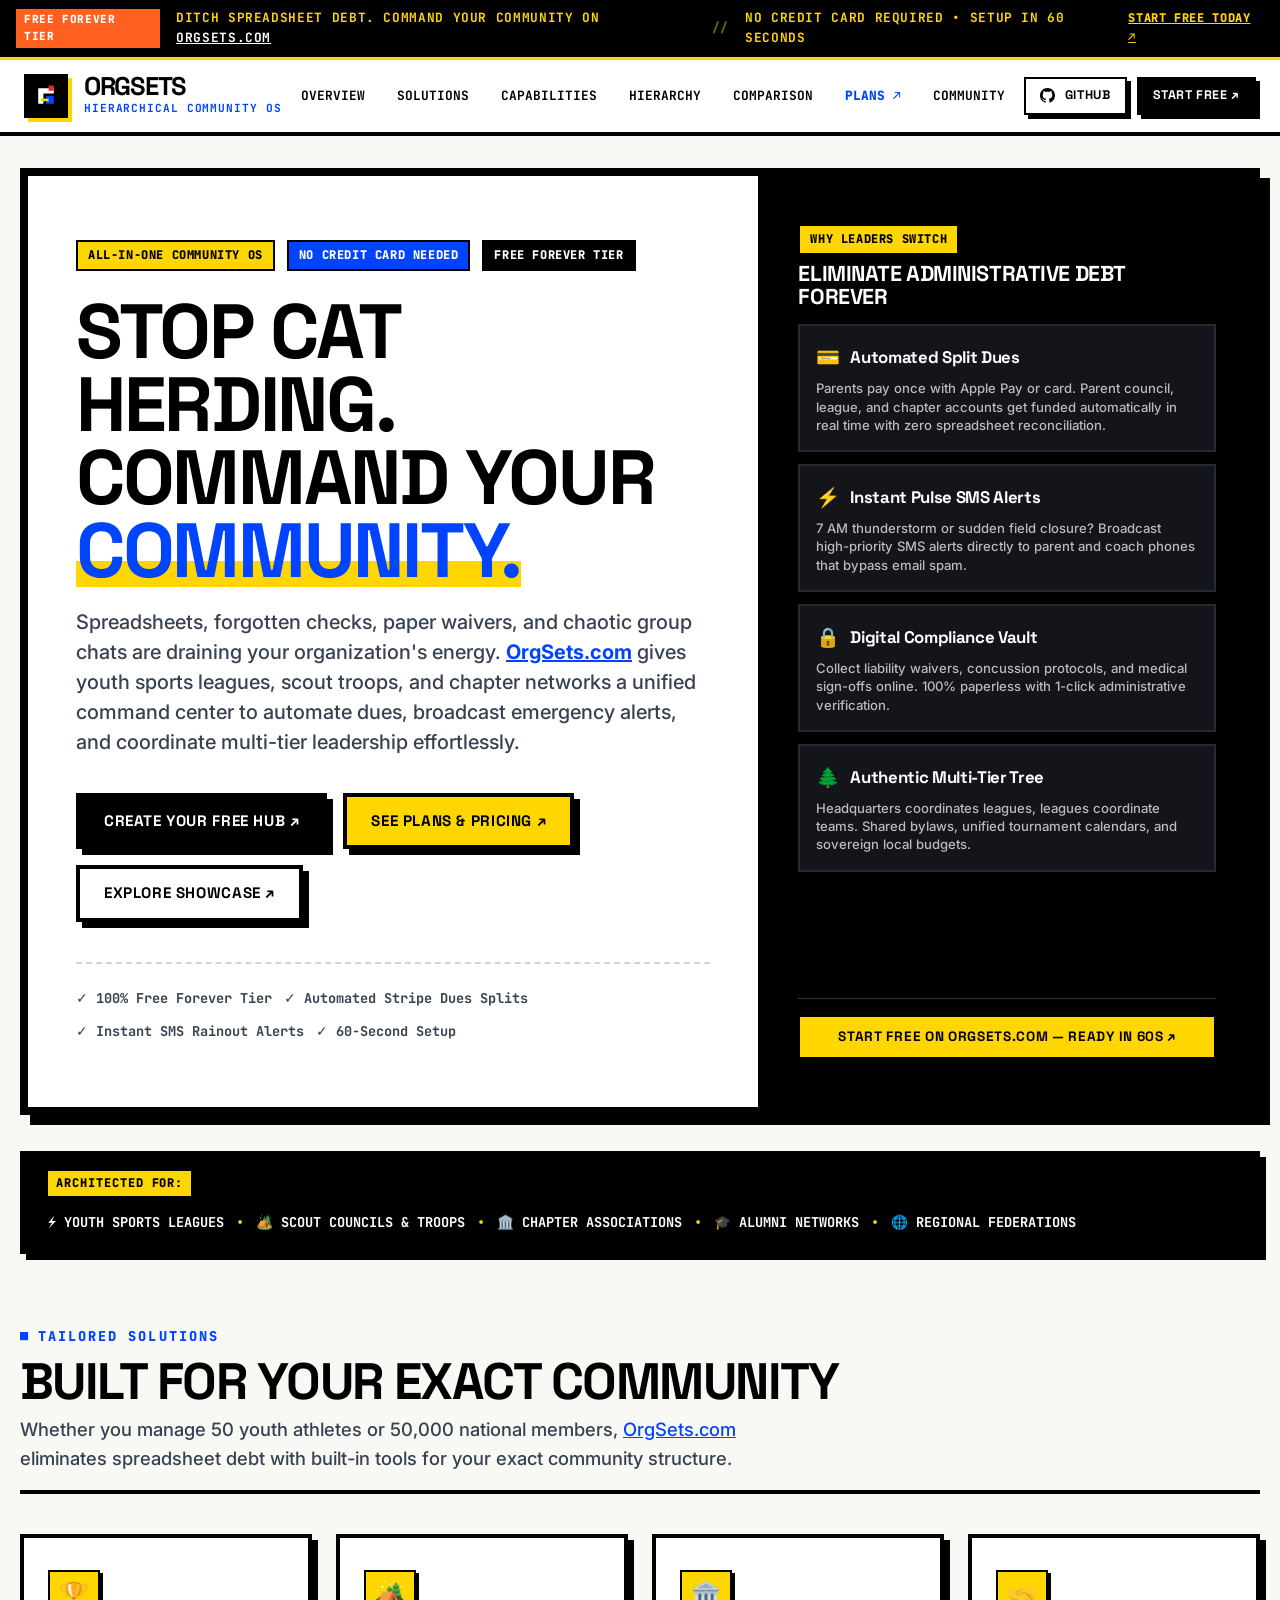
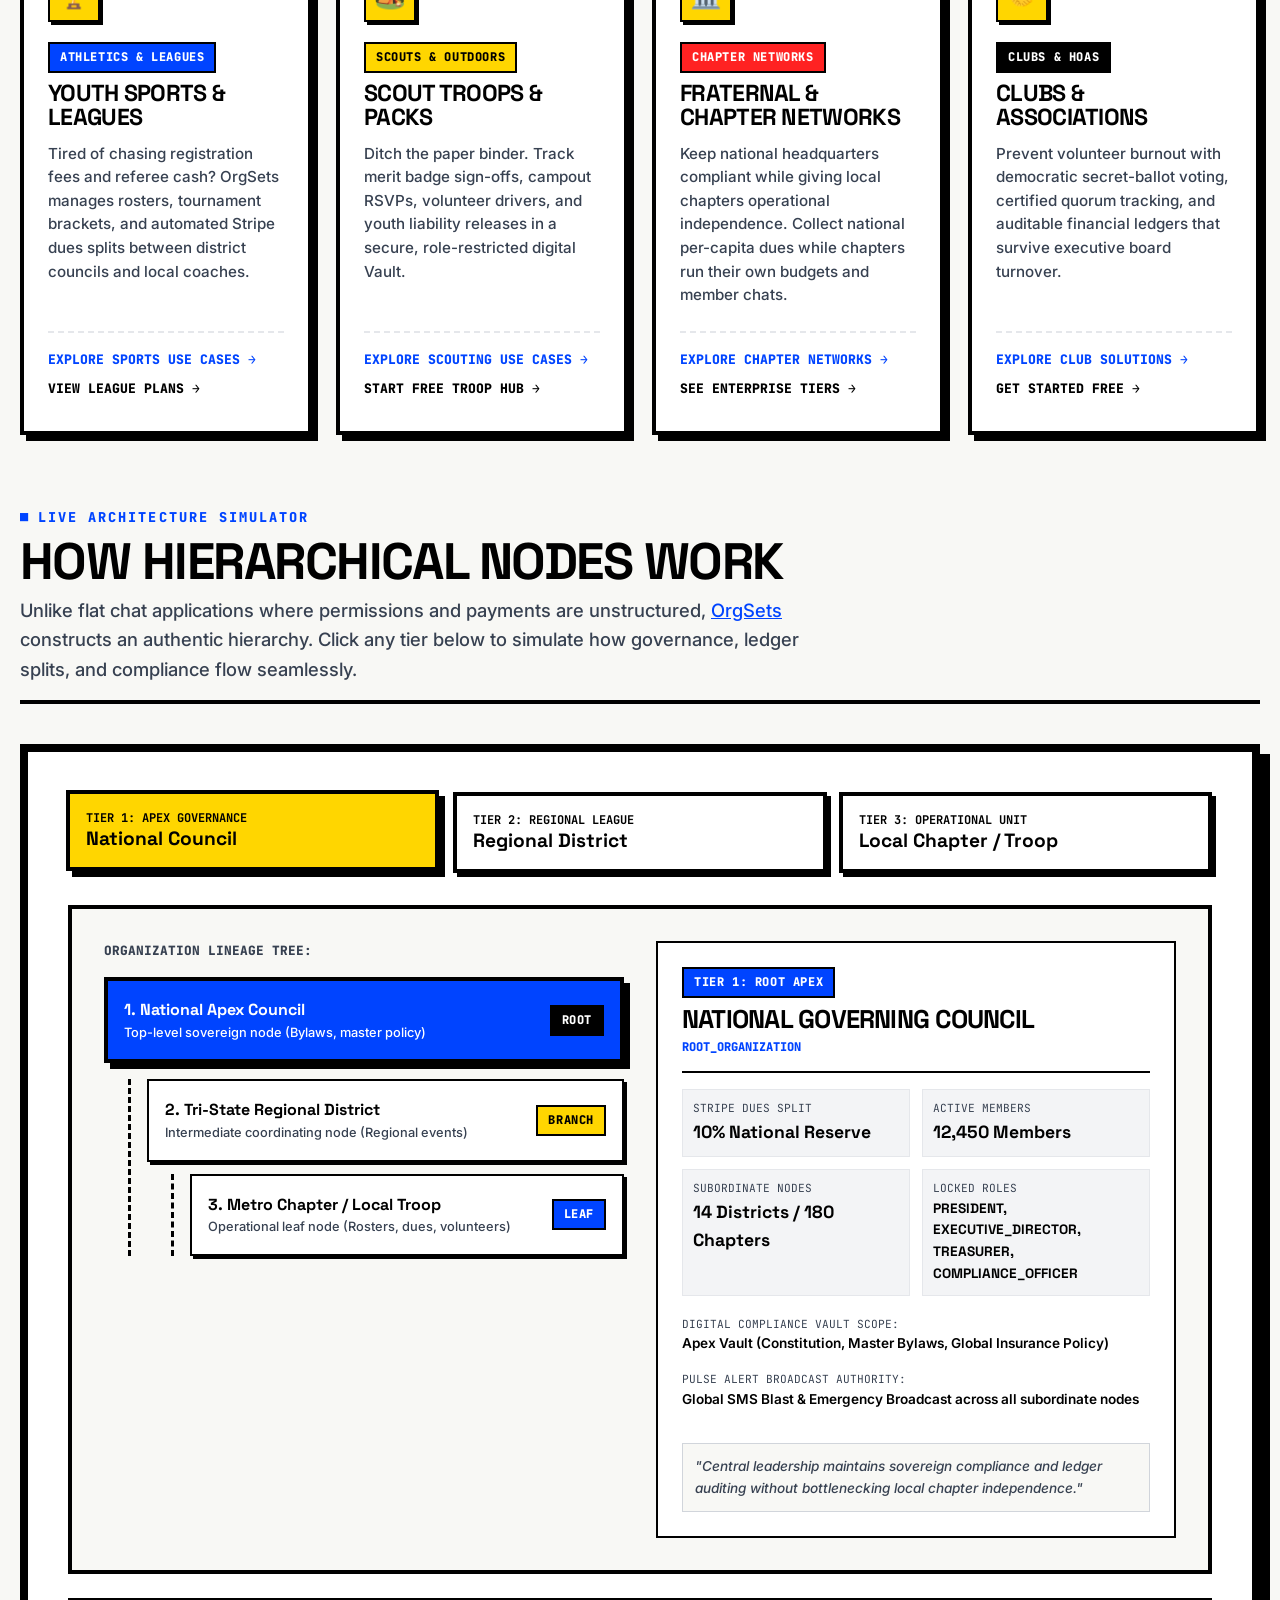
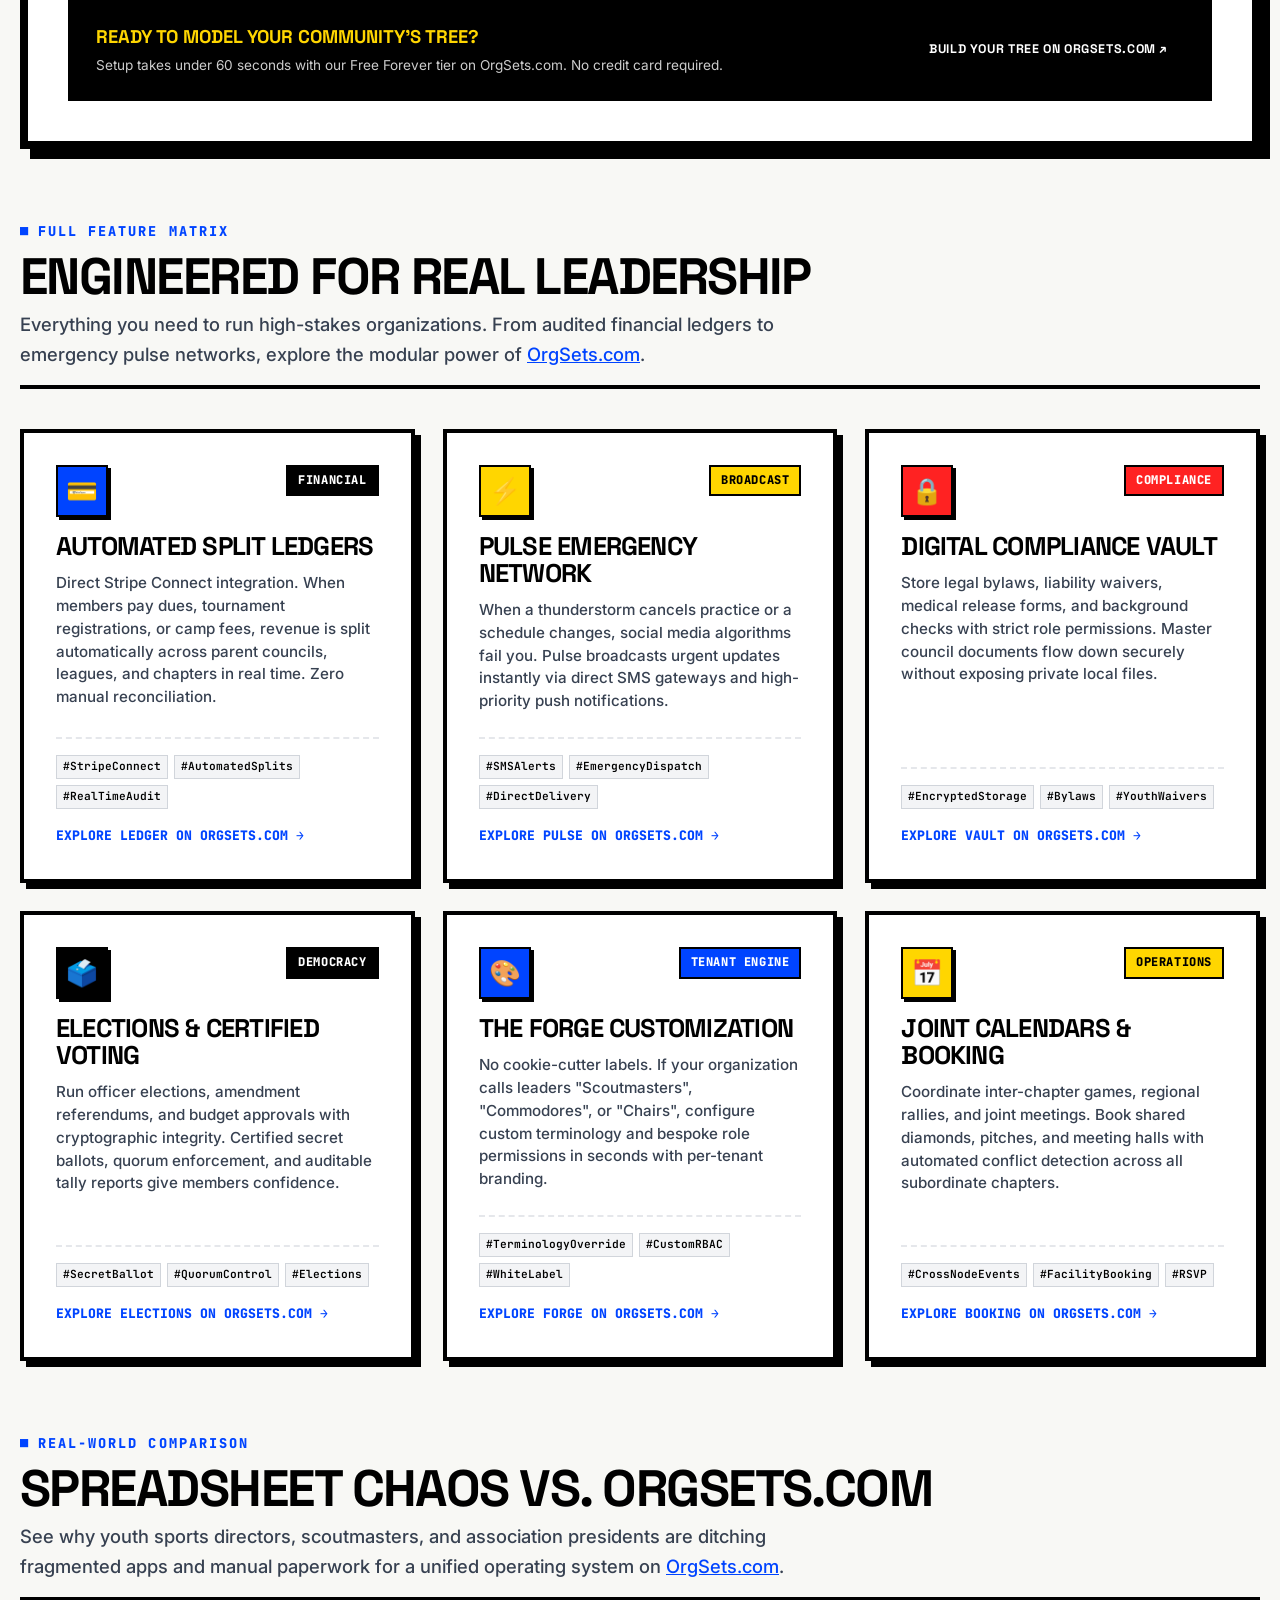
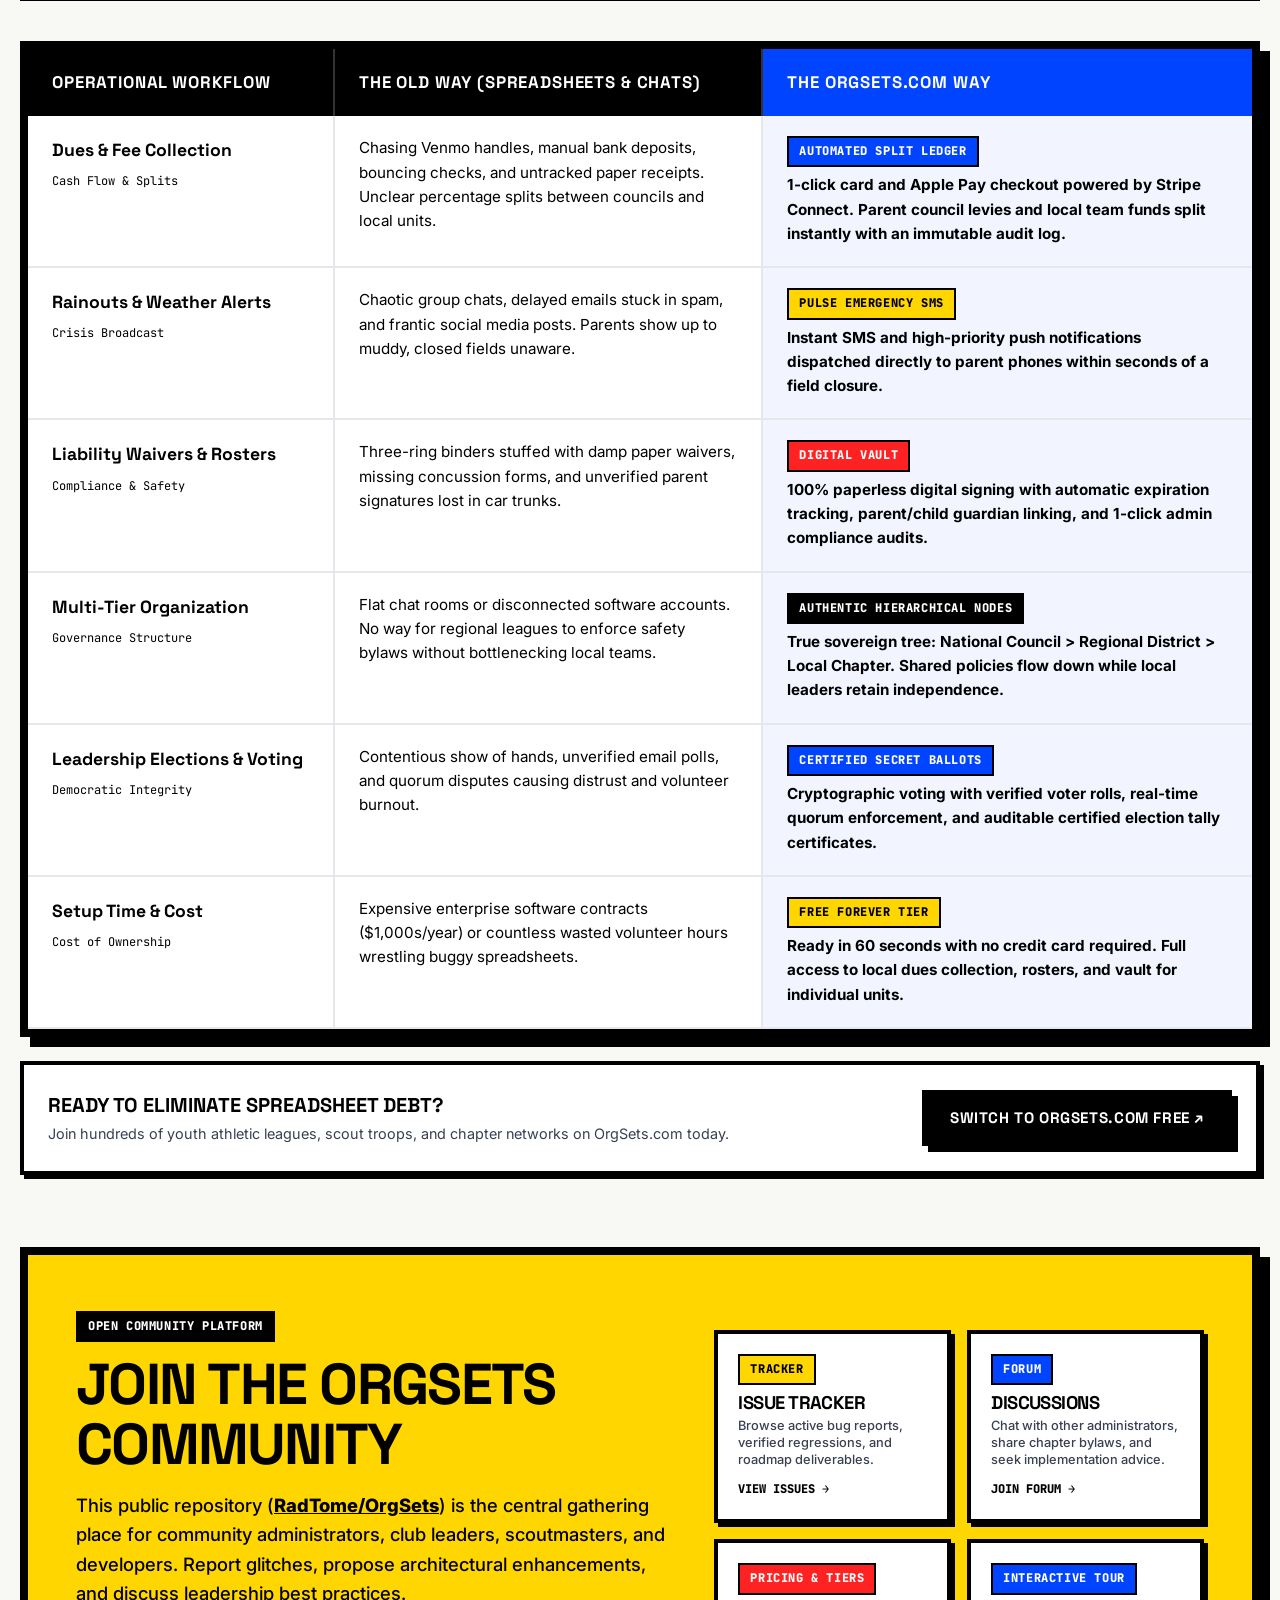
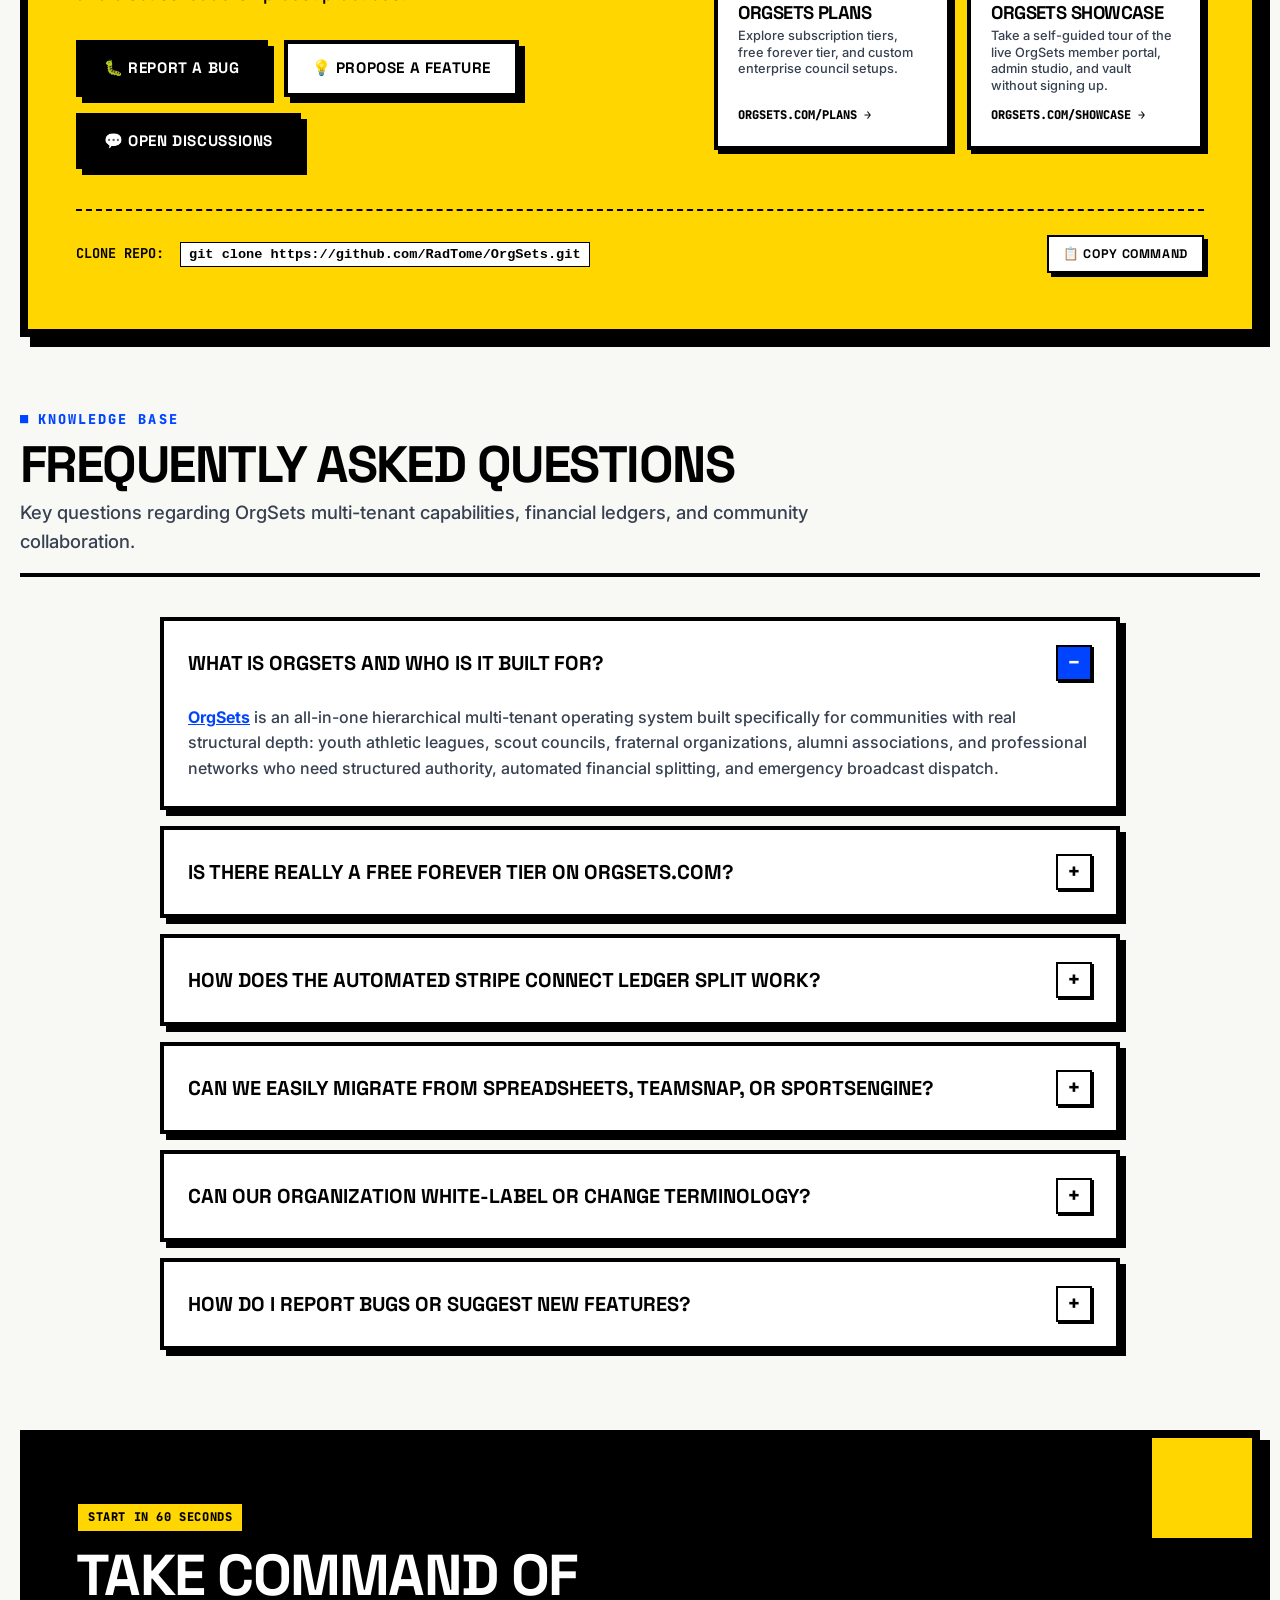
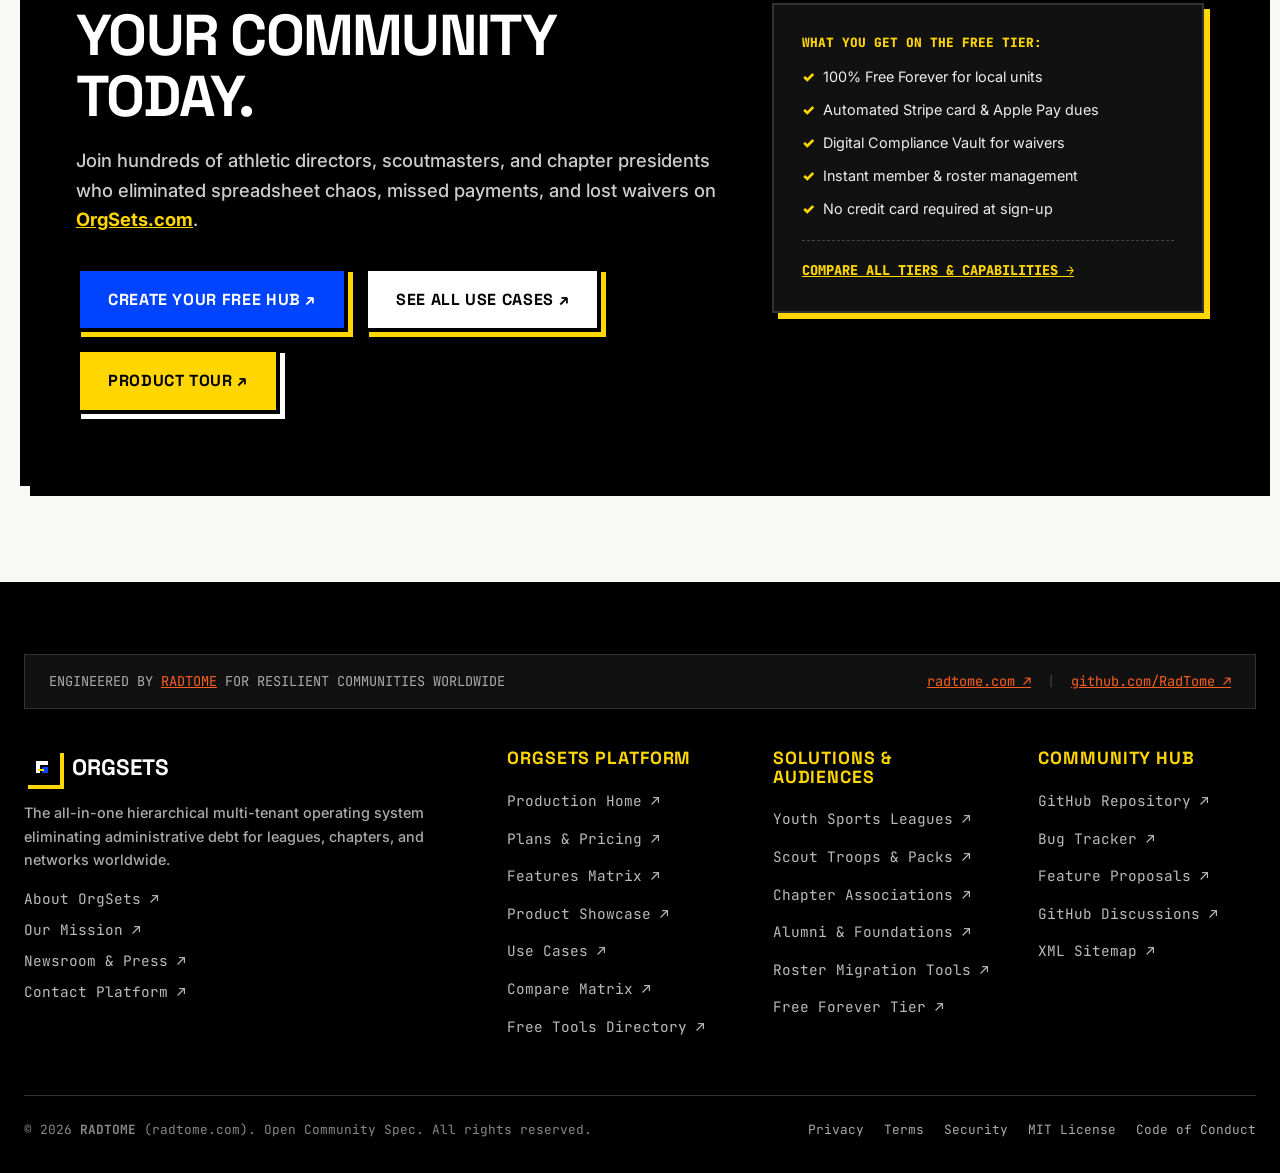
==== commit e85be755: "fix(docs): eliminate ghost text contrast bug on conversion CTA button" ====
--- a/docs/index.html
+++ b/docs/index.html
@@ -22,9 +22,10 @@
   <meta property="og:site_name" content="OrgSets.com">
   <meta property="og:title" content="OrgSets.com — Command Your Community With Zero Spreadsheet Debt">
   <meta property="og:description" content="Automated Stripe dues collection, instant emergency SMS broadcasts, and digital compliance vaults for youth leagues, scout troops, and chapter networks. Start free!">
-  <meta property="og:image" content="https://orgsets.com/social-preview.png">
-  <meta property="og:image:width" content="1200">
-  <meta property="og:image:height" content="630">
+  <meta property="og:image" content="https://radtome.github.io/OrgSets/social-preview.png">
+  <meta property="og:image:width" content="1280">
+  <meta property="og:image:height" content="640">
+  <meta property="og:image:alt" content="OrgSets.com — Command Your Community With Zero Spreadsheet Debt">
   <meta property="og:locale" content="en_US">
 
   <!-- Twitter Meta Tags -->
@@ -32,7 +33,8 @@
   <meta name="twitter:url" content="https://radtome.github.io/OrgSets/">
   <meta name="twitter:title" content="OrgSets.com — Command Your Community With Zero Spreadsheet Debt">
   <meta name="twitter:description" content="Automated Stripe dues collection, instant emergency SMS broadcasts, and digital compliance vaults for youth leagues, scout troops, and chapter networks. Start free!">
-  <meta name="twitter:image" content="https://orgsets.com/social-preview.png">
+  <meta name="twitter:image" content="https://radtome.github.io/OrgSets/social-preview.png">
+  <meta name="twitter:image:alt" content="OrgSets.com — Command Your Community With Zero Spreadsheet Debt">
 
   <!-- Favicon and Brand Icons -->
   <link rel="icon" type="image/svg+xml" href="data:image/svg+xml,%3Csvg xmlns='http://www.w3.org/2000/svg' viewBox='0 0 100 100'%3E%3Crect width='100' height='100' fill='%23000'/%3E%3Crect x='20' y='20' width='30' height='30' fill='%230044FF'/%3E%3Crect x='55' y='20' width='25' height='25' fill='%23FFD600'/%3E%3Cpolygon points='20,60 50,60 35,85' fill='%23FF2222'/%3E%3C/svg%3E">
@@ -1009,13 +1011,13 @@
             Join hundreds of athletic directors, scoutmasters, and chapter presidents who eliminated spreadsheet chaos, missed payments, and lost waivers on <strong><a href="https://orgsets.com" target="_blank" rel="noopener noreferrer" style="color: var(--color-yellow); text-decoration: underline;">OrgSets.com</a></strong>.
           </p>
           <div style="display: flex; gap: 16px; flex-wrap: wrap;">
-            <a href="https://orgsets.com/plans" target="_blank" rel="noopener noreferrer" class="btn btn-primary" style="font-size: 1rem; padding: 16px 28px;">
+            <a href="https://orgsets.com/plans" target="_blank" rel="noopener noreferrer" class="btn btn-cta-primary" style="font-size: 1rem; padding: 16px 28px;">
               CREATE YOUR FREE HUB ↗
             </a>
-            <a href="https://orgsets.com/use-cases" target="_blank" rel="noopener noreferrer" class="btn btn-outline" style="color: var(--color-white); border-color: var(--color-white); font-size: 1rem; padding: 16px 28px;">
+            <a href="https://orgsets.com/use-cases" target="_blank" rel="noopener noreferrer" class="btn btn-cta-white" style="font-size: 1rem; padding: 16px 28px;">
               SEE ALL USE CASES ↗
             </a>
-            <a href="https://orgsets.com/showcase" target="_blank" rel="noopener noreferrer" class="btn btn-accent" style="font-size: 1rem; padding: 16px 28px;">
+            <a href="https://orgsets.com/showcase" target="_blank" rel="noopener noreferrer" class="btn btn-accent" style="font-size: 1rem; padding: 16px 28px; box-shadow: 5px 5px 0px var(--color-white);">
               PRODUCT TOUR ↗
             </a>
           </div>
--- a/docs/style.css
+++ b/docs/style.css
@@ -347,6 +347,32 @@
   background-color: var(--color-yellow);
   transform: translate(-3px, -3px);
   box-shadow: 9px 9px 0px var(--color-black);
+}
+
+.btn-cta-primary {
+  background-color: var(--color-blue);
+  color: var(--color-white);
+  box-shadow: 5px 5px 0px var(--color-yellow);
+}
+
+.btn-cta-primary:hover {
+  background-color: var(--color-white);
+  color: var(--color-black);
+  transform: translate(-3px, -3px);
+  box-shadow: 8px 8px 0px var(--color-yellow);
+}
+
+.btn-cta-white {
+  background-color: var(--color-white);
+  color: var(--color-black);
+  box-shadow: 5px 5px 0px var(--color-yellow);
+}
+
+.btn-cta-white:hover {
+  background-color: var(--color-yellow);
+  color: var(--color-black);
+  transform: translate(-3px, -3px);
+  box-shadow: 8px 8px 0px var(--color-white);
 }
 
 .btn-sm {
